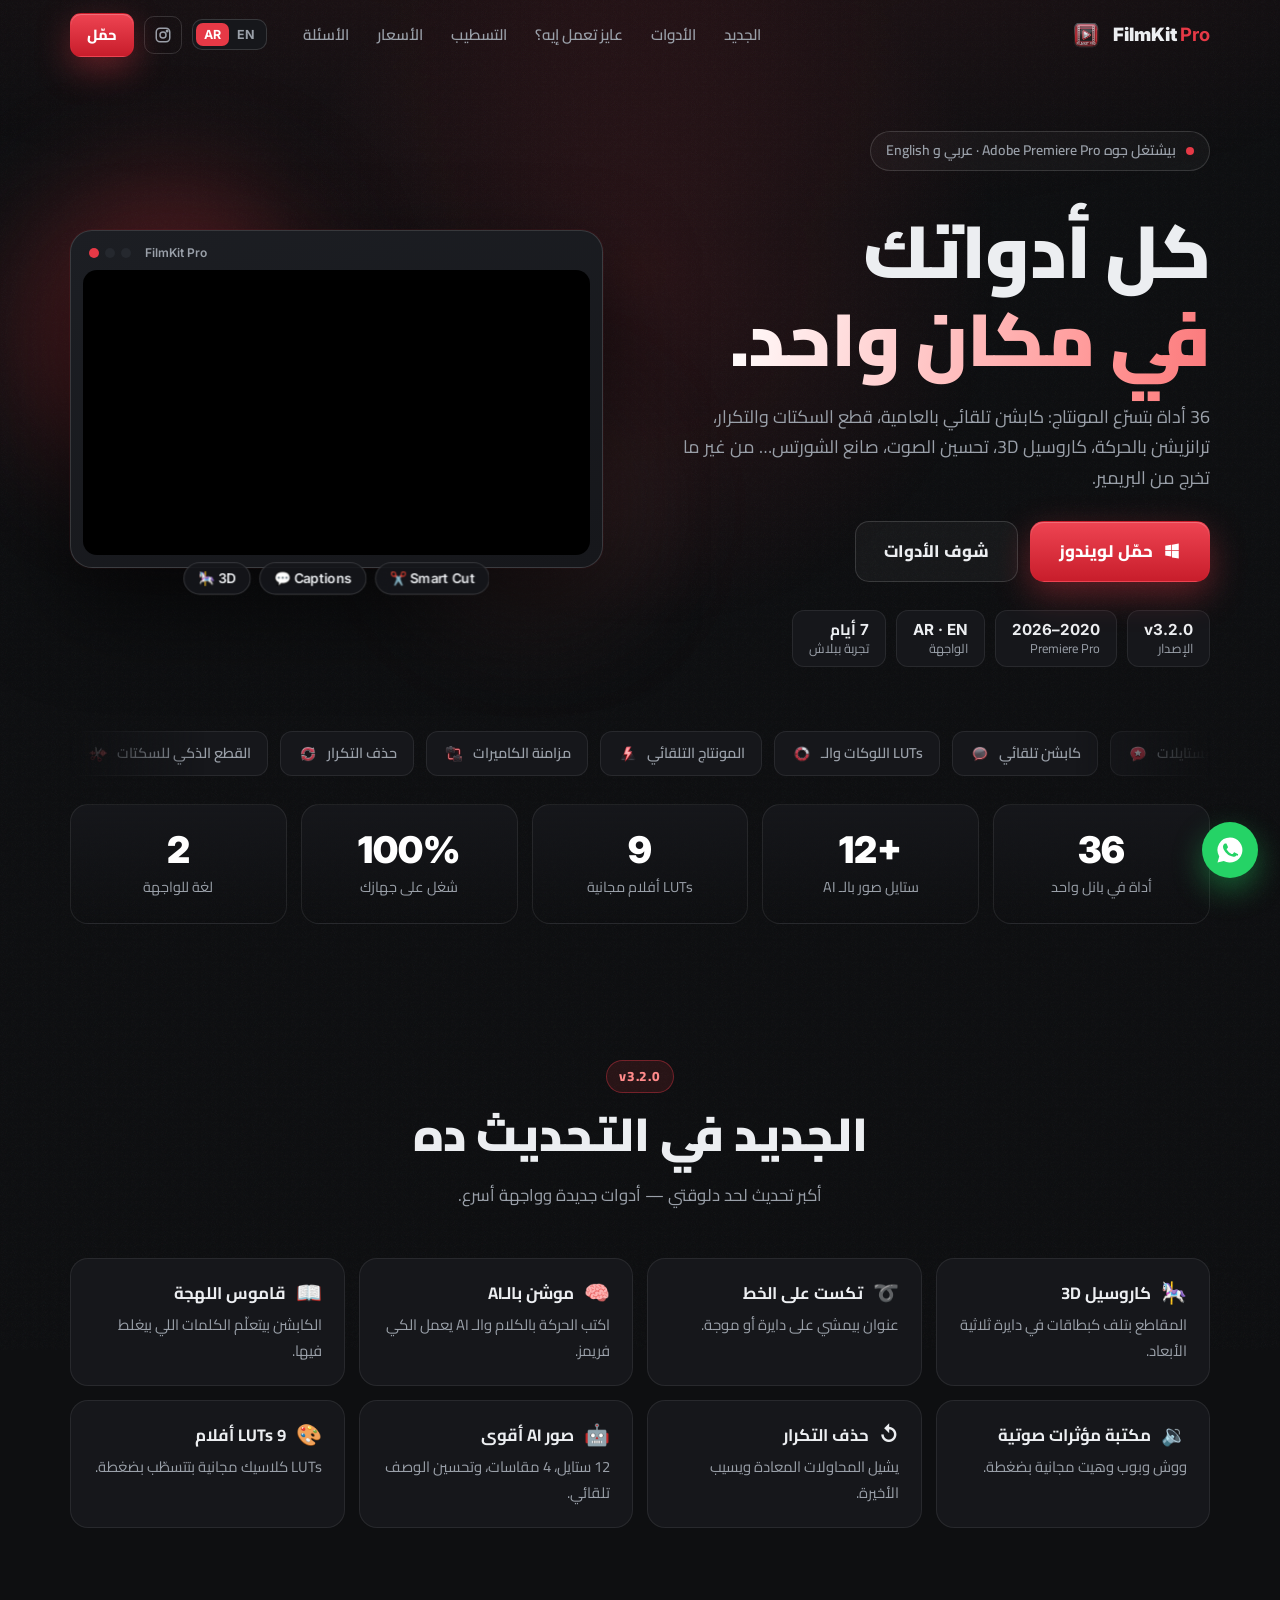
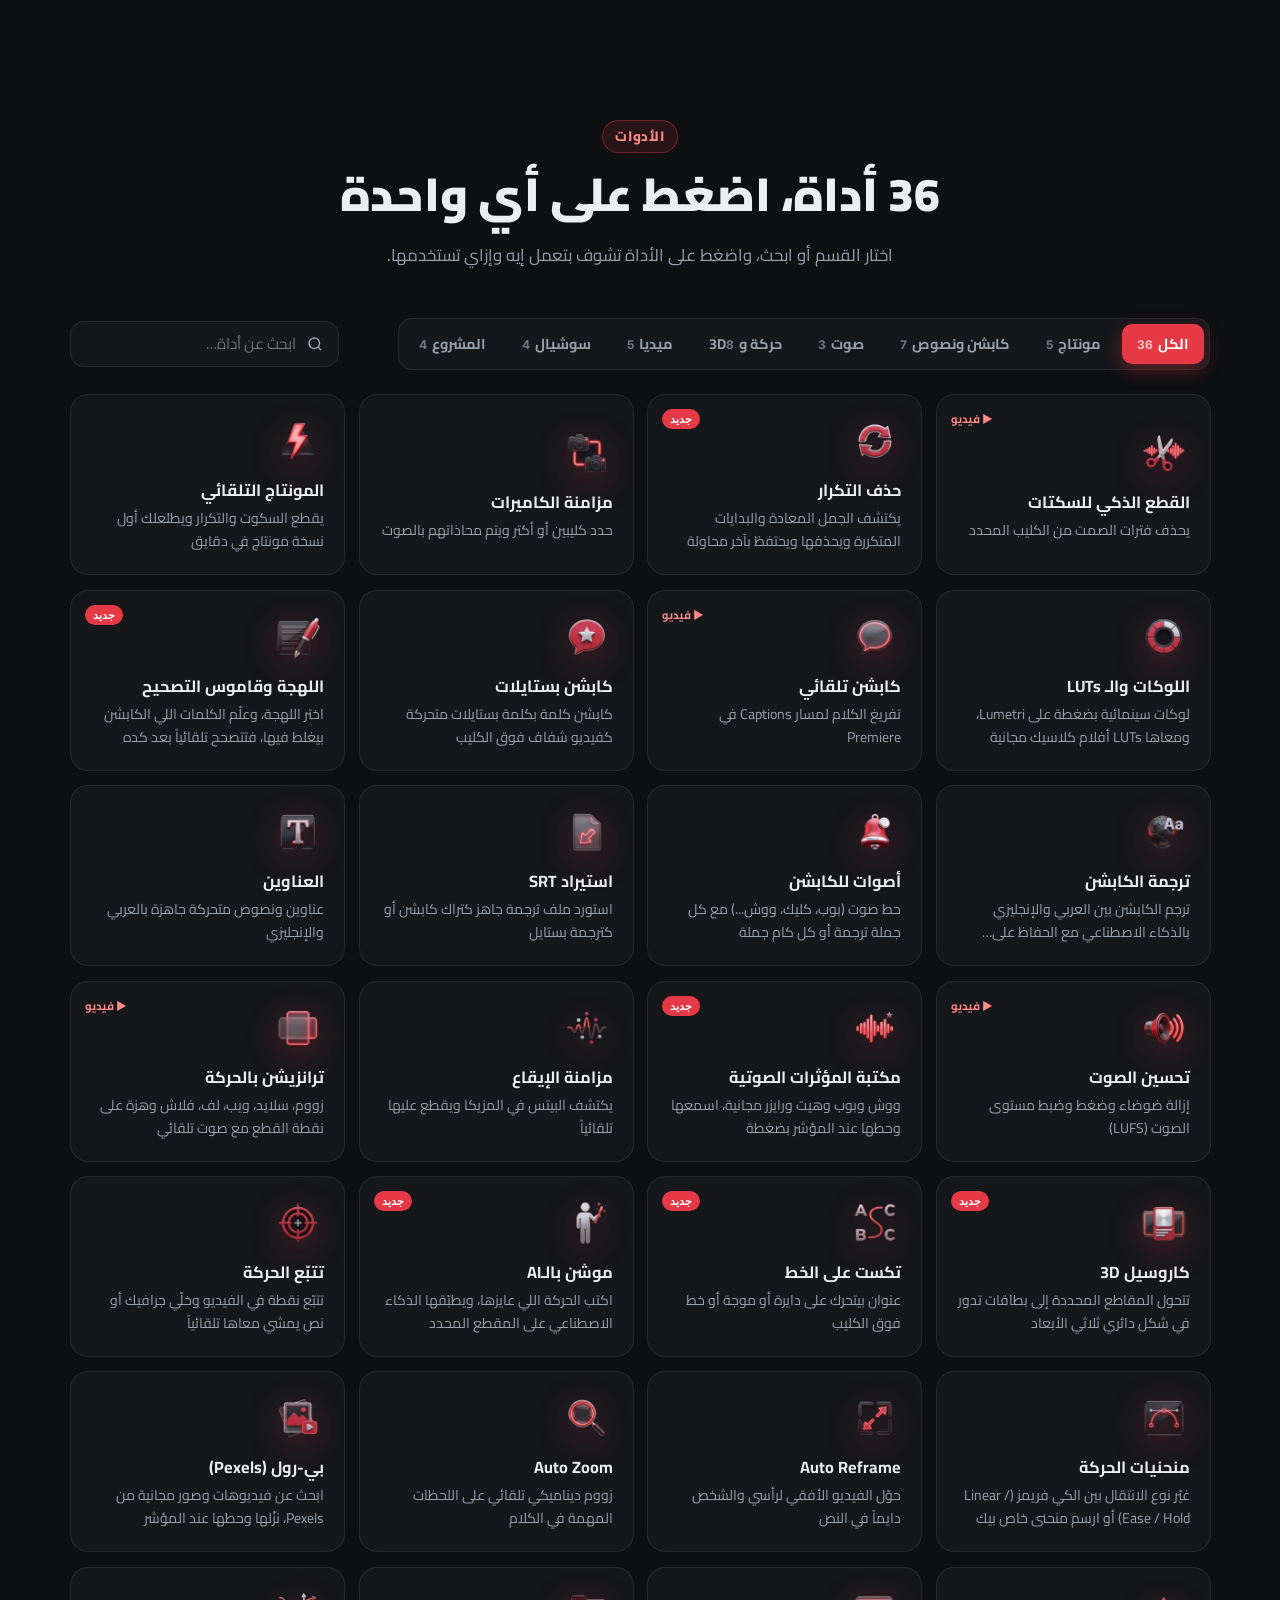
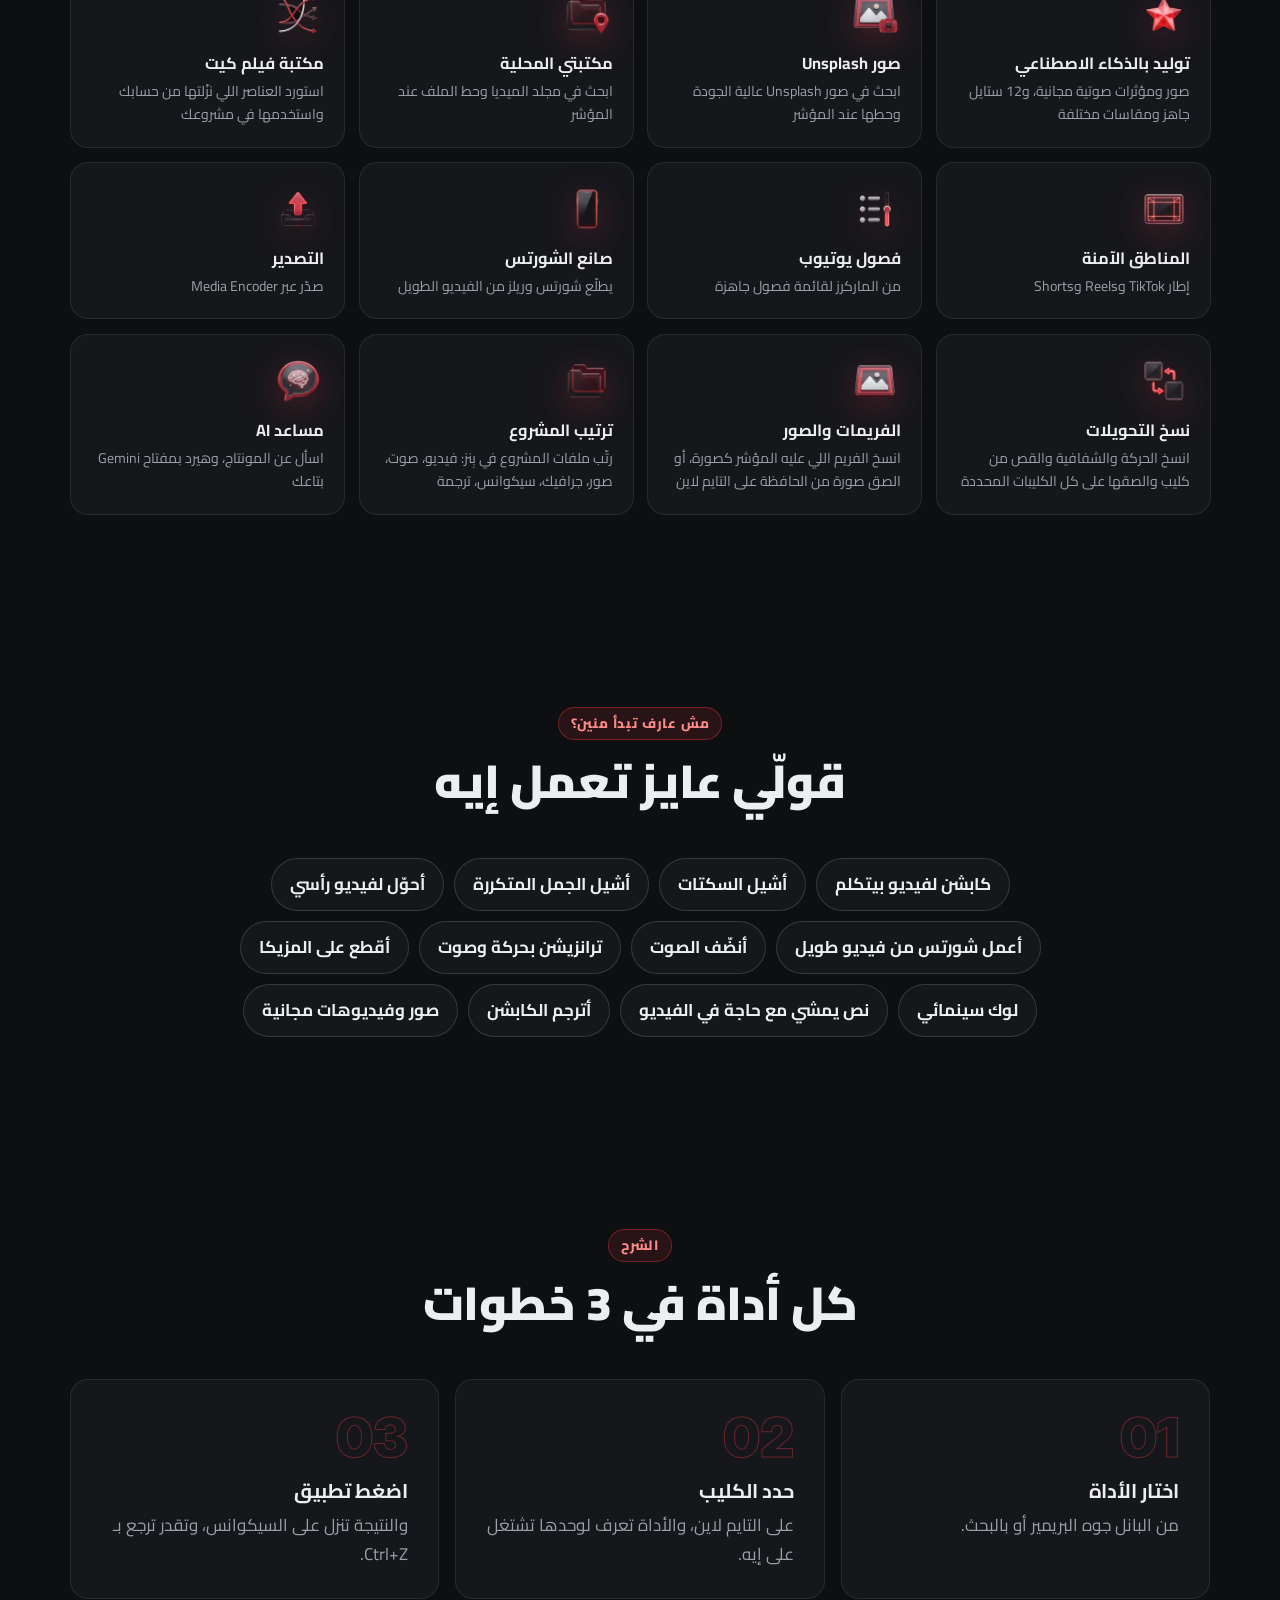
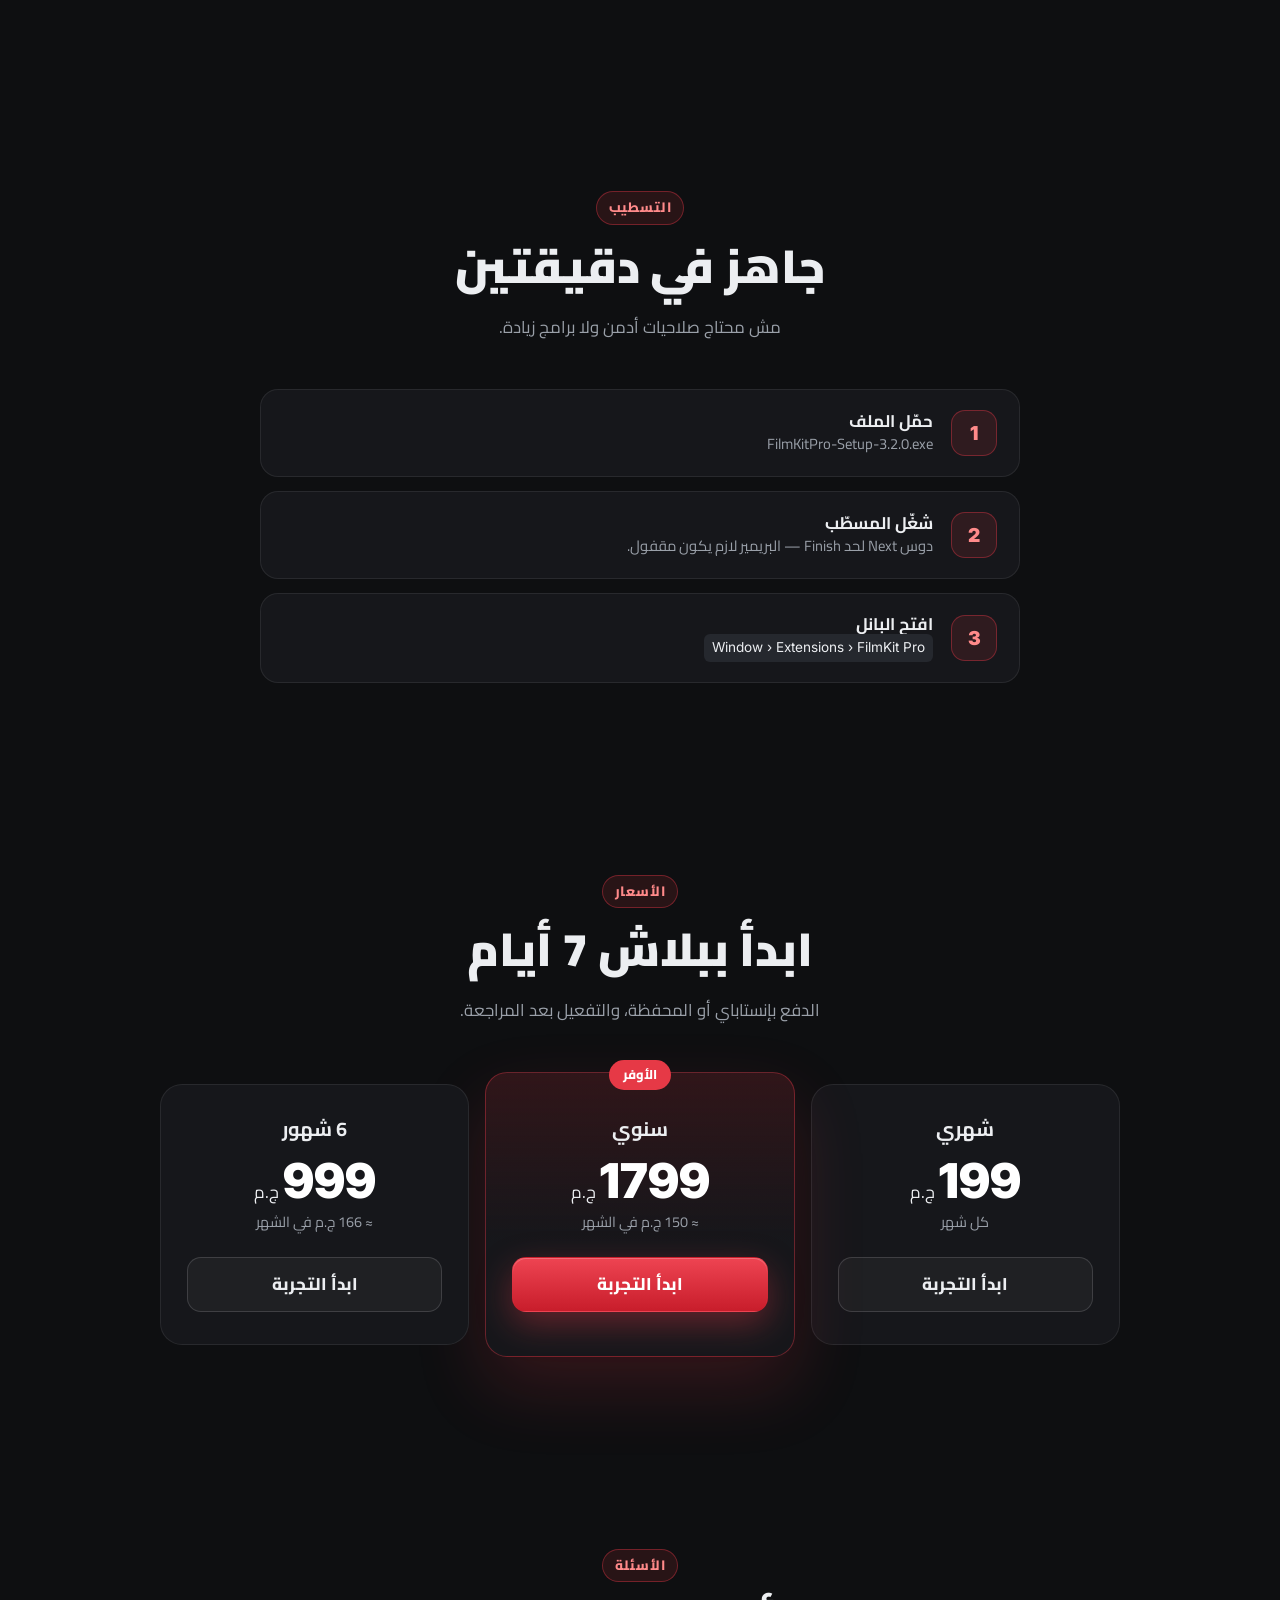
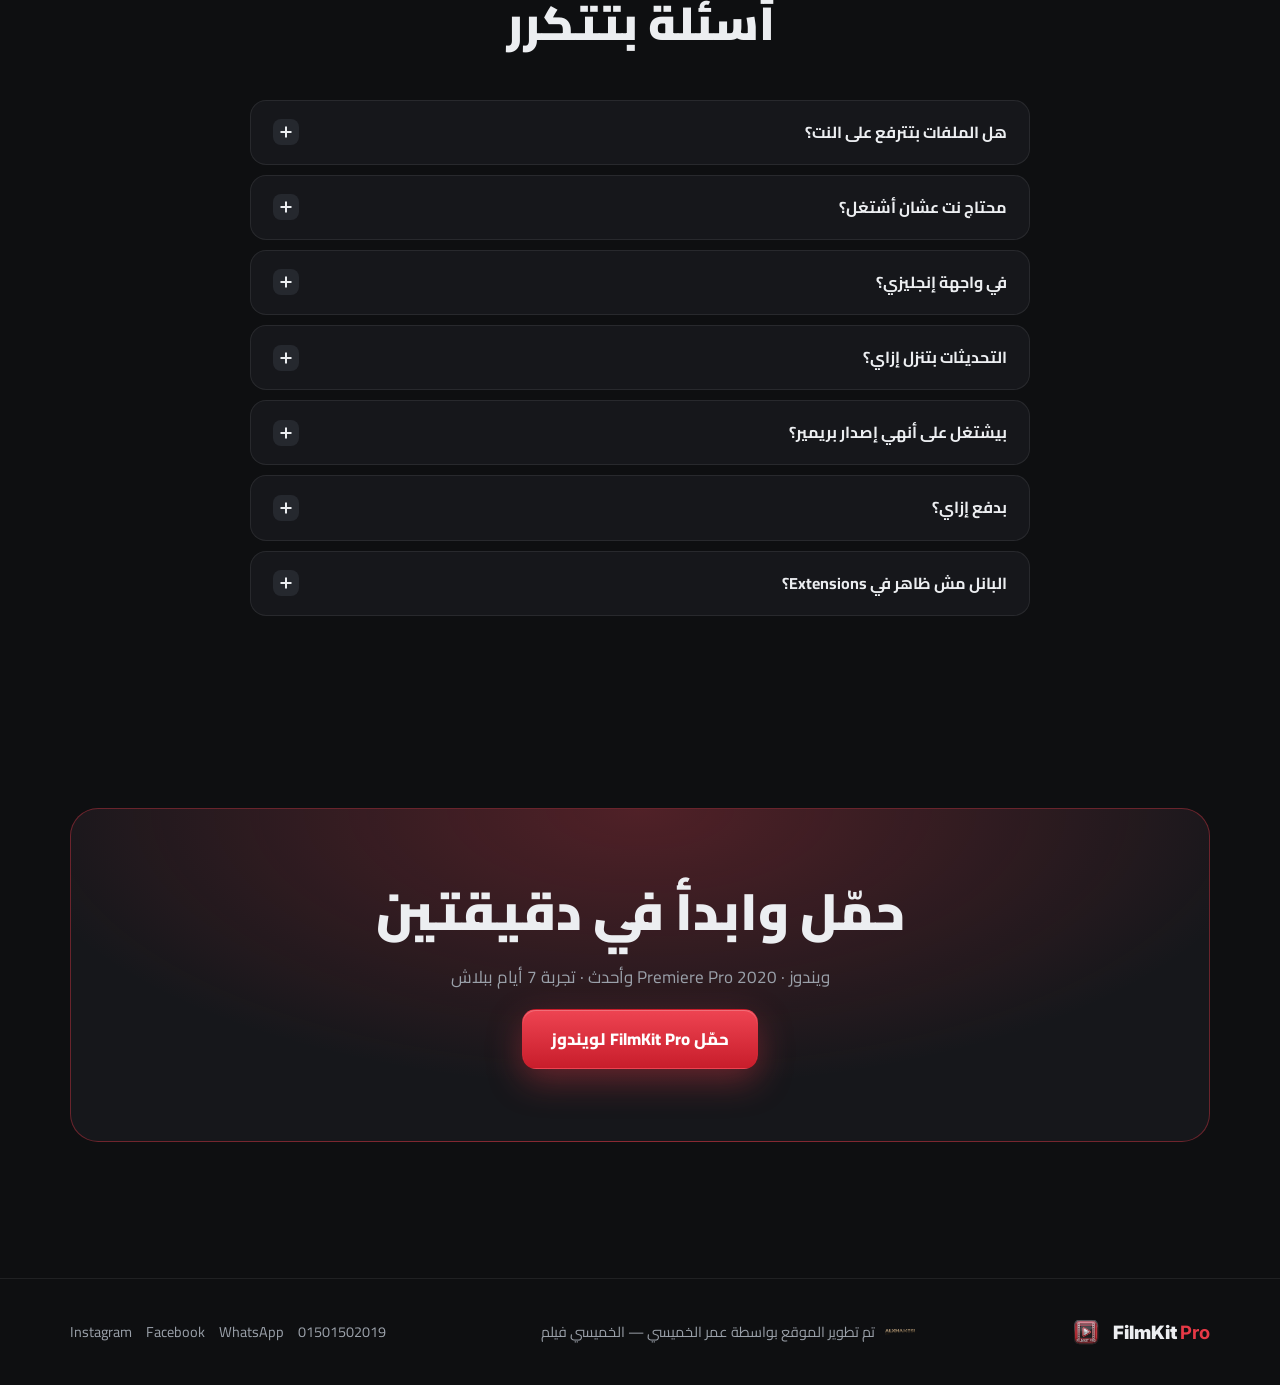
==== index.html @ eb5bb99f "FilmKit Pro landing site Co-Authored-By: Claude Opus 5.5 <noreply@anthropic.com>" ====
<!doctype html>
<html lang="ar" dir="rtl">
<head>
<meta charset="utf-8">
<meta name="viewport" content="width=device-width, initial-scale=1">
<title>FilmKit Pro — كل أدوات المونتاج في مكان واحد</title>
<meta name="description" content="FilmKit Pro: إضافة لبريمير برو فيها 36 أداة مونتاج بالعربي والإنجليزي — كابشن، قطع ذكي، ترانزيشن، 3D، وأكتر.">
<meta name="theme-color" content="#0e0f11">
<link rel="icon" href="assets/fk-logo.png">
<link rel="preconnect" href="https://fonts.googleapis.com">
<link href="https://fonts.googleapis.com/css2?family=Cairo:wght@400;600;700;800;900&family=Inter:wght@400;600;800&display=swap" rel="stylesheet">
<link rel="stylesheet" href="style.css">
</head>
<body>
<div class="glow" aria-hidden="true"></div>
<div class="grain" aria-hidden="true"></div>

<header class="nav" id="nav">
  <div class="wrap nav-in">
    <a href="#top" class="brand"><img src="assets/fk-logo.png" alt=""><span>FilmKit<b>Pro</b></span></a>
    <nav class="links" id="links">
      <a href="#new" data-i="nav.new">الجديد</a>
      <a href="#tools" data-i="nav.tools">الأدوات</a>
      <a href="#goal" data-i="nav.goal">عايز تعمل إيه؟</a>
      <a href="#install" data-i="nav.install">التسطيب</a>
      <a href="#pricing" data-i="nav.pricing">الأسعار</a>
      <a href="#faq" data-i="nav.faq">الأسئلة</a>
    </nav>
    <div class="nav-act">
      <button class="lang" id="lang" aria-label="Language"><span class="on">AR</span><span>EN</span></button>
      <a class="ico" href="https://instagram.com/alkhamesi_film" target="_blank" rel="noopener" aria-label="Instagram"><svg viewBox="0 0 24 24"><rect x="3" y="3" width="18" height="18" rx="5"/><circle cx="12" cy="12" r="4"/><circle cx="17.5" cy="6.5" r="1" fill="currentColor"/></svg></a>
      <a class="btn btn-p btn-sm" href="#download" data-i="nav.dl">حمّل</a>
      <button class="burger" id="burger" aria-label="Menu"><i></i><i></i></button>
    </div>
  </div>
</header>

<main id="top">
<!-- HERO -->
<section class="hero">
  <div class="wrap hero-in">
    <div class="hero-txt">
      <p class="pill reveal"><span class="dot"></span><span data-i="hero.pill">بيشتغل جوه Adobe Premiere Pro · عربي و English</span></p>
      <h1 class="reveal"><span data-i="hero.h1a">كل أدواتك</span><br><span class="grad" data-i="hero.h1b">في مكان واحد.</span></h1>
      <p class="lead reveal" data-i="hero.lead">36 أداة بتسرّع المونتاج: كابشن تلقائي بالعامية، قطع السكتات والتكرار، ترانزيشن بالحركة، كاروسيل 3D، تحسين الصوت، صانع الشورتس… من غير ما تخرج من البريمير.</p>
      <div class="cta reveal">
        <a class="btn btn-p btn-lg magnet" href="#download"><svg viewBox="0 0 24 24"><path d="M3 5l8-1.2V11H3zM12 3.6L21 2v9h-9zM3 12h8v7.2L3 18zM12 12h9v10l-9-1.4z" fill="currentColor"/></svg><span data-i="hero.win">حمّل لويندوز</span></a>
        <a class="btn btn-g btn-lg" href="#tools" data-i="hero.see">شوف الأدوات</a>
      </div>
      <ul class="meta reveal">
        <li><b>v3.2.0</b><span data-i="m.ver">الإصدار</span></li>
        <li><b>2020–2026</b><span>Premiere Pro</span></li>
        <li><b>AR · EN</b><span data-i="m.ui">الواجهة</span></li>
        <li><b data-i="m.trial">7 أيام</b><span data-i="m.trialS">تجربة ببلاش</span></li>
      </ul>
    </div>
    <div class="hero-vis reveal">
      <div class="panel tilt">
        <div class="panel-bar"><i></i><i></i><i></i><span>FilmKit Pro</span></div>
        <video src="assets/demo.mp4" autoplay muted loop playsinline></video>
        <div class="panel-chips"><span>✂️ Smart Cut</span><span>💬 Captions</span><span>🎠 3D</span></div>
      </div>
      <div class="orb o1"></div><div class="orb o2"></div>
    </div>
  </div>
  <div class="wrap">
    <div class="marquee" aria-hidden="true"><div class="mq-track" id="mq"></div></div>
    <div class="stats">
      <div class="stat reveal"><b data-count="36">0</b><span data-i="s.tools">أداة في بانل واحد</span></div>
      <div class="stat reveal"><b data-count="12" data-plus>0</b><span data-i="s.styles">ستايل صور بالـ AI</span></div>
      <div class="stat reveal"><b data-count="9">0</b><span data-i="s.luts">LUTs أفلام مجانية</span></div>
      <div class="stat reveal"><b data-count="100" data-pct>0</b><span data-i="s.local">شغل على جهازك</span></div>
      <div class="stat reveal"><b data-count="2">0</b><span data-i="s.lang">لغة للواجهة</span></div>
    </div>
  </div>
</section>

<!-- NEW -->
<section class="sec" id="new">
  <div class="wrap">
    <div class="head reveal"><span class="kicker">v3.2.0</span><h2 data-i="new.h">الجديد في التحديث ده</h2><p data-i="new.p">أكبر تحديث لحد دلوقتي — أدوات جديدة وواجهة أسرع.</p></div>
    <div class="news" id="news"></div>
  </div>
</section>

<!-- TOOLS -->
<section class="sec" id="tools">
  <div class="wrap">
    <div class="head reveal"><span class="kicker" data-i="tools.k">الأدوات</span><h2 data-i="tools.h">36 أداة، اضغط على أي واحدة</h2><p data-i="tools.p">اختار القسم أو ابحث، واضغط على الأداة تشوف بتعمل إيه وإزاي تستخدمها.</p></div>
    <div class="toolbar reveal">
      <div class="tabs" id="tabs"></div>
      <label class="search"><svg viewBox="0 0 24 24"><circle cx="11" cy="11" r="7"/><path d="M20 20l-4-4"/></svg><input id="q" type="search" placeholder="ابحث عن أداة…"></label>
    </div>
    <div class="grid" id="grid"></div>
    <p class="empty" id="empty" hidden data-i="tools.none">مفيش أداة بالاسم ده.</p>
  </div>
</section>

<!-- GOAL -->
<section class="sec" id="goal">
  <div class="wrap">
    <div class="head reveal"><span class="kicker" data-i="goal.k">مش عارف تبدأ منين؟</span><h2 data-i="goal.h">قولّي عايز تعمل إيه</h2></div>
    <div class="chips reveal" id="chips"></div>
  </div>
</section>

<!-- HOW -->
<section class="sec" id="how">
  <div class="wrap">
    <div class="head reveal"><span class="kicker" data-i="how.k">الشرح</span><h2 data-i="how.h">كل أداة في 3 خطوات</h2></div>
    <div class="steps3">
      <div class="s3 reveal"><b>01</b><h3 data-i="how.1">اختار الأداة</h3><p data-i="how.1p">من البانل جوه البريمير أو بالبحث.</p></div>
      <div class="s3 reveal"><b>02</b><h3 data-i="how.2">حدد الكليب</h3><p data-i="how.2p">على التايم لاين، والأداة تعرف لوحدها تشتغل على إيه.</p></div>
      <div class="s3 reveal"><b>03</b><h3 data-i="how.3">اضغط تطبيق</h3><p data-i="how.3p">والنتيجة تنزل على السيكوانس، وتقدر ترجع بـ Ctrl+Z.</p></div>
    </div>
  </div>
</section>

<!-- INSTALL -->
<section class="sec" id="install">
  <div class="wrap">
    <div class="head reveal"><span class="kicker" data-i="ins.k">التسطيب</span><h2 data-i="ins.h">جاهز في دقيقتين</h2><p data-i="ins.p">مش محتاج صلاحيات أدمن ولا برامج زيادة.</p></div>
    <ol class="install">
      <li class="reveal"><span>1</span><div><h3 data-i="ins.1">حمّل الملف</h3><p>FilmKitPro-Setup-3.2.0.exe</p></div></li>
      <li class="reveal"><span>2</span><div><h3 data-i="ins.2">شغّل المسطّب</h3><p data-i="ins.2p">دوس Next لحد Finish — البريمير لازم يكون مقفول.</p></div></li>
      <li class="reveal"><span>3</span><div><h3 data-i="ins.3">افتح البانل</h3><p><code>Window › Extensions › FilmKit Pro</code></p></div></li>
    </ol>
  </div>
</section>

<!-- PRICING -->
<section class="sec" id="pricing">
  <div class="wrap">
    <div class="head reveal"><span class="kicker" data-i="pr.k">الأسعار</span><h2 data-i="pr.h">ابدأ ببلاش 7 أيام</h2><p data-i="pr.p">الدفع بإنستاباي أو المحفظة، والتفعيل بعد المراجعة.</p></div>
    <div class="prices">
      <div class="price reveal"><h3 data-i="pr.m">شهري</h3><p class="amt"><b>199</b> <span data-i="pr.egp">ج.م</span></p><p class="per" data-i="pr.mp">كل شهر</p><a class="btn btn-g" href="#download" data-i="pr.start">ابدأ التجربة</a></div>
      <div class="price best reveal"><span class="tag" data-i="pr.best">الأوفر</span><h3 data-i="pr.y">سنوي</h3><p class="amt"><b>1799</b> <span data-i="pr.egp">ج.م</span></p><p class="per" data-i="pr.yp">≈ 150 ج.م في الشهر</p><a class="btn btn-p" href="#download" data-i="pr.start">ابدأ التجربة</a></div>
      <div class="price reveal"><h3 data-i="pr.6">6 شهور</h3><p class="amt"><b>999</b> <span data-i="pr.egp">ج.م</span></p><p class="per" data-i="pr.6p">≈ 166 ج.م في الشهر</p><a class="btn btn-g" href="#download" data-i="pr.start">ابدأ التجربة</a></div>
    </div>
  </div>
</section>

<!-- FAQ -->
<section class="sec" id="faq">
  <div class="wrap narrow">
    <div class="head reveal"><span class="kicker" data-i="faq.k">الأسئلة</span><h2 data-i="faq.h">أسئلة بتتكرر</h2></div>
    <div class="faq" id="faqList"></div>
  </div>
</section>

<!-- CTA -->
<section class="sec" id="download">
  <div class="wrap">
    <div class="final reveal">
      <h2 data-i="cta.h">حمّل وابدأ في دقيقتين</h2>
      <p data-i="cta.p">ويندوز · Premiere Pro 2020 وأحدث · تجربة 7 أيام ببلاش</p>
      <a class="btn btn-p btn-lg magnet" href="https://filmkitpro.vercel.app/download" target="_blank" rel="noopener" data-i="cta.b">حمّل FilmKit Pro لويندوز</a>
    </div>
  </div>
</section>
</main>

<footer class="foot">
  <div class="wrap foot-in">
    <a href="#top" class="brand"><img src="assets/fk-logo.png" alt=""><span>FilmKit<b>Pro</b></span></a>
    <p class="by"><img src="assets/alkhamesi-logo.png" alt=""><span data-i="f.by">تم تطوير الموقع بواسطة عمر الخميسي — الخميسي فيلم</span></p>
    <div class="soc">
      <a href="tel:01501502019">01501502019</a>
      <a href="https://wa.me/201501502019" target="_blank" rel="noopener">WhatsApp</a>
      <a href="https://facebook.com/alkhamesi.film" target="_blank" rel="noopener">Facebook</a>
      <a href="https://instagram.com/alkhamesi_film" target="_blank" rel="noopener">Instagram</a>
    </div>
  </div>
</footer>

<a class="wa" href="https://wa.me/201501502019" target="_blank" rel="noopener" aria-label="WhatsApp"><svg viewBox="0 0 24 24"><path fill="currentColor" d="M12 2a10 10 0 00-8.6 15.1L2 22l5-1.3A10 10 0 1012 2zm5.3 14.1c-.2.6-1.3 1.2-1.8 1.2-.5.1-1 .1-3.3-.8-2.8-1.1-4.6-4-4.7-4.2-.1-.2-1.1-1.5-1.1-2.9s.7-2 1-2.3c.3-.3.6-.3.8-.3h.6c.2 0 .4 0 .6.5l.9 2.1c.1.2.1.4 0 .6l-.4.6-.4.4c-.1.2-.3.3-.1.6.2.3.8 1.3 1.7 2.1 1.2 1 2.1 1.4 2.4 1.5.3.1.5.1.7-.1l.9-1.1c.2-.3.4-.2.7-.1l2 1c.3.1.5.2.6.3.1.2.1.7-.1 1.3z"/></svg></a>

<!-- MODAL -->
<div class="modal" id="modal" hidden>
  <div class="m-back" data-close></div>
  <div class="m-box" role="dialog" aria-modal="true">
    <button class="m-x" data-close aria-label="Close">×</button>
    <div class="m-media" id="mMedia"></div>
    <div class="m-body">
      <div class="m-head"><img id="mIcon" alt=""><div><span class="m-grp" id="mGrp"></span><h3 id="mTitle"></h3></div></div>
      <p id="mDesc"></p>
      <ol class="m-steps" id="mSteps"></ol>
    </div>
  </div>
</div>

<script src="app.js"></script>
</body>
</html>
---- style.css ----
:root{
  --bg:#0e0f11;--s1:#16171b;--s2:#1c1e23;--s3:#25282e;
  --line:rgba(255,255,255,.08);--line2:rgba(255,255,255,.14);
  --txt:#eceef1;--mut:#9aa0a9;
  --acc:#e63946;--acc2:#ff8a8a;--deep:#c81d2b;
  --soft:rgba(230,57,70,.12);--accl:rgba(230,57,70,.4);
  --r:18px;--mx:50%;--my:30%;
}
*{box-sizing:border-box}
html{scroll-behavior:smooth;scroll-padding-top:80px}
body{margin:0;background:var(--bg);color:var(--txt);font-family:Cairo,Inter,"Segoe UI",Tahoma,sans-serif;line-height:1.7;font-size:17px;-webkit-font-smoothing:antialiased;overflow-x:hidden}
html[lang=en] body{font-family:Inter,Cairo,"Segoe UI",sans-serif;line-height:1.6}
a{color:inherit;text-decoration:none}
img,video{max-width:100%;display:block}
h1,h2,h3{margin:0 0 .4em;line-height:1.2}
p{margin:0 0 1em}
.wrap{max-width:1180px;margin-inline:auto;padding-inline:20px}
.narrow{max-width:820px}

/* ambient */
.glow{position:fixed;inset:0;pointer-events:none;z-index:0;background:radial-gradient(600px circle at var(--mx) var(--my),rgba(230,57,70,.13),transparent 60%),radial-gradient(120% 60% at 50% -10%,rgba(230,57,70,.10),transparent 60%)}
.grain{position:fixed;inset:-50%;pointer-events:none;z-index:0;opacity:.05;background-image:url("data:image/svg+xml,%3Csvg xmlns='http://www.w3.org/2000/svg' width='160' height='160'%3E%3Cfilter id='n'%3E%3CfeTurbulence baseFrequency='.9' numOctaves='2'/%3E%3C/filter%3E%3Crect width='100%25' height='100%25' filter='url(%23n)'/%3E%3C/svg%3E");animation:grain 1s steps(4) infinite}
@keyframes grain{25%{transform:translate(-2%,3%)}50%{transform:translate(3%,-2%)}75%{transform:translate(-3%,-3%)}}
main,header,footer{position:relative;z-index:1}

/* buttons */
.btn{display:inline-flex;align-items:center;gap:10px;justify-content:center;padding:12px 22px;border-radius:14px;font:inherit;font-weight:800;border:1px solid transparent;cursor:pointer;transition:transform .2s,box-shadow .2s,background .2s,border-color .2s;position:relative;overflow:hidden;white-space:nowrap}
.btn svg{width:18px;height:18px}
.btn-p{background:linear-gradient(180deg,#ee4452,var(--deep));color:#fff;box-shadow:0 12px 34px rgba(230,57,70,.38),inset 0 1px 0 rgba(255,255,255,.22)}
.btn-p:hover{box-shadow:0 16px 44px rgba(230,57,70,.55),inset 0 1px 0 rgba(255,255,255,.22)}
.btn-p::after{content:"";position:absolute;inset:0;background:linear-gradient(110deg,transparent 30%,rgba(255,255,255,.35) 50%,transparent 70%);transform:translateX(-120%);transition:transform .7s}
.btn-p:hover::after{transform:translateX(120%)}
.btn-g{background:rgba(255,255,255,.04);border-color:var(--line2);color:var(--txt)}
.btn-g:hover{border-color:var(--accl);background:var(--soft)}
.btn-sm{padding:8px 16px;font-size:.92rem;border-radius:11px}
.btn-lg{padding:15px 28px;font-size:1.05rem}
.btn:active{transform:scale(.97)}

/* nav */
.nav{position:sticky;top:0;transition:background .3s,border-color .3s,backdrop-filter .3s;border-bottom:1px solid transparent}
.nav.scrolled{background:rgba(14,15,17,.72);backdrop-filter:blur(16px) saturate(1.4);border-color:var(--line)}
.nav-in{display:flex;align-items:center;gap:24px;height:70px}
.brand{display:flex;align-items:center;gap:10px;font-weight:900;font-size:1.15rem;font-family:Inter,sans-serif;direction:ltr}
.brand img{width:34px;height:34px;object-fit:contain}
.brand b{color:var(--acc);margin-inline-start:3px}
.links{display:flex;gap:4px;margin-inline-start:auto}
.links a{white-space:nowrap;padding:8px 12px;border-radius:10px;color:var(--mut);font-weight:600;font-size:.95rem;transition:color .2s,background .2s}
.links a:hover,.links a.act{color:var(--txt);background:rgba(255,255,255,.05)}
.nav-act{display:flex;align-items:center;gap:10px}
.lang{display:flex;background:var(--s1);border:1px solid var(--line2);border-radius:10px;padding:3px;cursor:pointer;font:700 .78rem Inter,sans-serif;direction:ltr}
.lang span{padding:4px 8px;border-radius:7px;color:var(--mut);transition:.25s}
.lang span.on{background:var(--acc);color:#fff}
.ico{display:grid;place-items:center;width:38px;height:38px;border-radius:10px;border:1px solid var(--line2);color:var(--mut);transition:.2s}
.ico:hover{color:#fff;border-color:var(--accl)}
.ico svg{width:18px;height:18px;fill:none;stroke:currentColor;stroke-width:2}
.burger{display:none;width:40px;height:38px;border-radius:10px;border:1px solid var(--line2);background:none;cursor:pointer;flex-direction:column;justify-content:center;align-items:center;gap:5px}
.burger i{width:18px;height:2px;background:var(--txt);transition:.3s}
.nav.open .burger i:first-child{transform:translateY(3.5px) rotate(45deg)}
.nav.open .burger i:last-child{transform:translateY(-3.5px) rotate(-45deg)}

/* hero */
.hero{padding:60px 0 40px}
.hero-in{display:grid;grid-template-columns:1.05fr 1fr;gap:48px;align-items:center}
.pill{display:inline-flex;align-items:center;gap:10px;padding:7px 15px;border-radius:99px;border:1px solid var(--line2);background:rgba(255,255,255,.03);color:var(--mut);font-size:.88rem;font-weight:600}
.dot{width:8px;height:8px;border-radius:50%;background:var(--acc);box-shadow:0 0 0 0 var(--acc);animation:pulse 2s infinite}
@keyframes pulse{70%{box-shadow:0 0 0 9px transparent}100%{box-shadow:0 0 0 0 transparent}}
h1{font-size:clamp(2.6rem,6.4vw,4.6rem);font-weight:900;letter-spacing:-.01em;margin:22px 0 18px}
html[lang=en] h1{letter-spacing:-.035em}
.grad{background:linear-gradient(100deg,#fff 0%,var(--acc2) 40%,var(--acc) 70%,#fff 100%);background-size:220% 100%;-webkit-background-clip:text;background-clip:text;color:transparent;animation:shine 6s linear infinite}
@keyframes shine{to{background-position:-220% 0}}
.lead{color:var(--mut);font-size:1.12rem;max-width:560px}
.cta{display:flex;gap:12px;flex-wrap:wrap;margin:28px 0}
.meta{list-style:none;padding:0;margin:0;display:flex;flex-wrap:wrap;gap:10px}
.meta li{display:flex;flex-direction:column;padding:9px 16px;border-radius:12px;background:var(--s1);border:1px solid var(--line);font-size:.8rem;color:var(--mut);line-height:1.35}
.meta b{color:var(--txt);font-size:.95rem;font-family:Inter,Cairo,sans-serif}
.hero-vis{position:relative;perspective:1200px}
.panel{position:relative;z-index:2;border-radius:22px;background:linear-gradient(160deg,var(--s2),var(--s1));border:1px solid var(--line2);padding:12px;box-shadow:0 40px 90px rgba(0,0,0,.6),0 0 0 1px rgba(230,57,70,.08);transform-style:preserve-3d;transition:transform .15s ease-out}
.panel-bar{display:flex;align-items:center;gap:6px;padding:2px 6px 10px;direction:ltr;font:600 .75rem Inter;color:var(--mut)}
.panel-bar i{width:10px;height:10px;border-radius:50%;background:var(--s3)}
.panel-bar i:first-child{background:var(--acc)}
.panel-bar span{margin-inline-start:8px}
.panel video{border-radius:14px;width:100%;aspect-ratio:16/9;object-fit:cover;background:#000}
.panel-chips{position:absolute;bottom:-18px;inset-inline:24px;display:flex;gap:8px;justify-content:center;transform:translateZ(60px)}
.panel-chips span{padding:7px 13px;border-radius:99px;background:rgba(22,23,27,.9);backdrop-filter:blur(8px);border:1px solid var(--line2);font:600 .8rem Inter;direction:ltr;animation:float 5s ease-in-out infinite}
.panel-chips span:nth-child(2){animation-delay:-1.6s}.panel-chips span:nth-child(3){animation-delay:-3.2s}
@keyframes float{50%{transform:translateY(-7px)}}
.orb{position:absolute;border-radius:50%;filter:blur(60px);z-index:1}
.o1{width:280px;height:280px;background:rgba(230,57,70,.35);top:-40px;inset-inline-end:-40px;animation:float 8s ease-in-out infinite}
.o2{width:200px;height:200px;background:rgba(255,138,138,.15);bottom:-40px;inset-inline-start:-30px;animation:float 10s ease-in-out infinite reverse}

.marquee{margin:64px 0 28px;overflow:hidden;mask-image:linear-gradient(90deg,transparent,#000 12%,#000 88%,transparent);direction:ltr}
.mq-track{display:flex;gap:12px;width:max-content;animation:mq 50s linear infinite}
.marquee:hover .mq-track{animation-play-state:paused}
.mq-track span{display:flex;align-items:center;gap:8px;padding:9px 16px;border-radius:12px;background:var(--s1);border:1px solid var(--line);font-weight:600;font-size:.9rem;white-space:nowrap;color:var(--mut)}
.mq-track img{width:22px;height:22px}
@keyframes mq{to{transform:translateX(-50%)}}
.stats{display:grid;grid-template-columns:repeat(5,1fr);gap:14px}
.stat{padding:22px 16px;border-radius:var(--r);background:linear-gradient(180deg,var(--s1),transparent);border:1px solid var(--line);text-align:center}
.stat b{display:block;font:900 2.3rem Inter,sans-serif;color:#fff;direction:ltr}
.stat span{color:var(--mut);font-size:.9rem}

/* sections */
.sec{padding:96px 0}
.head{text-align:center;max-width:680px;margin:0 auto 48px}
.kicker{display:inline-block;color:var(--acc2);font-weight:800;font-size:.85rem;letter-spacing:.06em;padding:4px 12px;border-radius:99px;background:var(--soft);border:1px solid var(--accl);margin-bottom:14px}
.head h2{font-size:clamp(1.9rem,4.4vw,2.9rem);font-weight:900}
.head p{color:var(--mut);font-size:1.05rem}

/* spotlight card base */
.card{position:relative;border-radius:var(--r);background:var(--s1);border:1px solid var(--line);overflow:hidden;transition:transform .3s cubic-bezier(.2,.8,.2,1),border-color .3s}
.card::before{content:"";position:absolute;inset:0;background:radial-gradient(380px circle at var(--x,50%) var(--y,50%),rgba(230,57,70,.16),transparent 45%);opacity:0;transition:opacity .3s;pointer-events:none}
.card:hover::before{opacity:1}
.card:hover{border-color:var(--accl);transform:translateY(-4px)}

.news{display:grid;grid-template-columns:repeat(auto-fill,minmax(260px,1fr));gap:14px}
.news .card{padding:22px}
.news h3{font-size:1.05rem;display:flex;gap:10px;align-items:center}
.news h3 i{font-style:normal;font-size:1.3rem}
.news p{color:var(--mut);font-size:.93rem;margin:0}

.toolbar{display:flex;gap:14px;align-items:center;justify-content:space-between;flex-wrap:wrap;margin-bottom:24px}
.tabs{display:flex;gap:6px;flex-wrap:wrap;padding:5px;border-radius:14px;background:var(--s1);border:1px solid var(--line)}
.tabs button{position:relative;border:0;background:none;color:var(--mut);font:inherit;font-weight:700;font-size:.9rem;padding:8px 15px;border-radius:10px;cursor:pointer;transition:color .2s,background .2s}
.tabs button:hover{color:var(--txt)}
.tabs button.on{background:var(--acc);color:#fff;box-shadow:0 6px 18px rgba(230,57,70,.35)}
.tabs button em{font-style:normal;font-size:.75rem;opacity:.7;margin-inline-start:5px;font-family:Inter}
.search{display:flex;align-items:center;gap:8px;padding:0 14px;height:46px;border-radius:14px;background:var(--s1);border:1px solid var(--line);min-width:260px;transition:border-color .2s}
.search:focus-within{border-color:var(--accl)}
.search svg{width:18px;height:18px;fill:none;stroke:var(--mut);stroke-width:2}
.search input{flex:1;background:none;border:0;outline:0;color:var(--txt);font:inherit;font-size:.95rem}
.grid{display:grid;grid-template-columns:repeat(auto-fill,minmax(230px,1fr));gap:14px}
.tool{padding:20px;cursor:pointer;text-align:start;font:inherit;color:inherit;width:100%;animation:pop .45s both}
@keyframes pop{from{opacity:0;transform:translateY(14px) scale(.97)}}
.tool img{width:52px;height:52px;margin-bottom:14px;transition:transform .4s cubic-bezier(.2,.8,.2,1);filter:drop-shadow(0 8px 16px rgba(230,57,70,.25))}
.tool:hover img{transform:scale(1.12) rotate(-6deg)}
.tool h3{font-size:1.02rem;margin-bottom:6px}
.tool p{color:var(--mut);font-size:.88rem;margin:0;display:-webkit-box;-webkit-line-clamp:2;-webkit-box-orient:vertical;overflow:hidden}
.tool .badge{position:absolute;top:14px;inset-inline-end:14px;font:800 .68rem Inter;padding:3px 8px;border-radius:99px;background:var(--acc);color:#fff}
.tool .vid{position:absolute;top:14px;inset-inline-end:14px;font-size:.7rem;color:var(--acc2);font-weight:700}
.empty{text-align:center;color:var(--mut);padding:40px}

.chips{display:flex;flex-wrap:wrap;gap:10px;justify-content:center;max-width:900px;margin:auto}
.chips button{font:inherit;font-weight:700;color:var(--txt);background:var(--s1);border:1px solid var(--line2);padding:11px 18px;border-radius:99px;cursor:pointer;transition:.25s}
.chips button:hover{border-color:var(--acc);background:var(--soft);transform:translateY(-2px)}

.steps3{display:grid;grid-template-columns:repeat(3,1fr);gap:16px;counter-reset:s}
.s3{padding:30px;border-radius:var(--r);background:var(--s1);border:1px solid var(--line);position:relative;overflow:hidden}
.s3 b{font:900 3.4rem Inter;color:transparent;-webkit-text-stroke:1px var(--accl);display:block;line-height:1;margin-bottom:14px}
.s3 p{color:var(--mut);margin:0}

.install{list-style:none;padding:0;margin:0 auto;max-width:760px;display:grid;gap:14px;position:relative}
.install li{display:flex;gap:18px;align-items:center;padding:20px 22px;border-radius:var(--r);background:var(--s1);border:1px solid var(--line)}
.install li>span{flex:none;width:46px;height:46px;border-radius:14px;display:grid;place-items:center;font:900 1.2rem Inter;background:var(--soft);color:var(--acc2);border:1px solid var(--accl)}
.install h3{font-size:1.05rem;margin:0}
.install p{margin:0;color:var(--mut);font-size:.92rem}
code{font-family:Inter,monospace;direction:ltr;display:inline-block;background:var(--s3);padding:2px 8px;border-radius:6px;font-size:.85rem;color:var(--txt)}

.prices{display:grid;grid-template-columns:repeat(3,1fr);gap:16px;align-items:center;max-width:960px;margin:auto}
.price{padding:32px 26px;border-radius:22px;background:var(--s1);border:1px solid var(--line);text-align:center;position:relative;transition:transform .3s}
.price:hover{transform:translateY(-6px)}
.price.best{background:linear-gradient(180deg,rgba(230,57,70,.16),var(--s1) 60%);border-color:var(--accl);padding:44px 26px;box-shadow:0 30px 70px rgba(230,57,70,.18)}
.tag{position:absolute;top:-13px;left:50%;transform:translateX(-50%);background:var(--acc);color:#fff;font-weight:800;font-size:.8rem;padding:4px 14px;border-radius:99px}
.amt{margin:10px 0 0}
.amt b{font:900 3rem Inter;color:#fff}
.per{color:var(--mut);font-size:.9rem;margin-bottom:22px}
.price .btn{width:100%}

.faq{display:grid;gap:10px}
.q{border-radius:16px;background:var(--s1);border:1px solid var(--line);transition:border-color .3s}
.q.open{border-color:var(--accl)}
.q button{width:100%;display:flex;justify-content:space-between;align-items:center;gap:14px;padding:18px 22px;background:none;border:0;color:var(--txt);font:inherit;font-weight:700;font-size:1rem;text-align:start;cursor:pointer}
.q button i{flex:none;width:26px;height:26px;border-radius:8px;background:var(--s3);position:relative;transition:transform .35s,background .3s}
.q button i::before,.q button i::after{content:"";position:absolute;left:50%;top:50%;width:11px;height:2px;background:currentColor;transform:translate(-50%,-50%)}
.q button i::after{transform:translate(-50%,-50%) rotate(90deg)}
.q.open button i{transform:rotate(45deg);background:var(--acc)}
.q .a{display:grid;grid-template-rows:0fr;transition:grid-template-rows .4s ease}
.q.open .a{grid-template-rows:1fr}
.q .a>div{overflow:hidden}
.q .a p{padding:0 22px 18px;margin:0;color:var(--mut)}

.final{text-align:center;padding:72px 24px;border-radius:28px;background:radial-gradient(80% 120% at 50% 0%,rgba(230,57,70,.28),transparent 70%),var(--s1);border:1px solid var(--accl);overflow:hidden;position:relative}
.final h2{font-size:clamp(2rem,5vw,3.2rem);font-weight:900}
.final p{color:var(--mut)}

.foot{border-top:1px solid var(--line);padding:36px 0;margin-top:40px}
.foot-in{display:flex;align-items:center;justify-content:space-between;gap:20px;flex-wrap:wrap}
.by{display:flex;align-items:center;gap:10px;color:var(--mut);font-size:.9rem;margin:0}
.by img{width:30px;height:30px;object-fit:contain}
.soc{display:flex;gap:14px;flex-wrap:wrap;font-size:.9rem;color:var(--mut)}
.soc a:hover{color:var(--acc2)}
.wa{position:fixed;bottom:22px;inset-inline-start:22px;z-index:20;width:56px;height:56px;border-radius:50%;background:#25d366;color:#fff;display:grid;place-items:center;box-shadow:0 12px 30px rgba(37,211,102,.4);transition:transform .25s}
.wa:hover{transform:scale(1.1)}
.wa svg{width:30px;height:30px}

/* modal */
.modal{position:fixed;inset:0;z-index:50;display:grid;place-items:center;padding:20px}
.modal[hidden]{display:none}
.m-back{position:absolute;inset:0;background:rgba(5,5,7,.75);backdrop-filter:blur(8px);animation:fade .3s}
.m-box{position:relative;width:min(720px,100%);max-height:90vh;overflow:auto;border-radius:24px;background:var(--s1);border:1px solid var(--line2);box-shadow:0 40px 100px rgba(0,0,0,.6);animation:rise .4s cubic-bezier(.2,.8,.2,1)}
@keyframes fade{from{opacity:0}}
@keyframes rise{from{opacity:0;transform:translateY(30px) scale(.96)}}
.m-x{position:absolute;top:12px;inset-inline-end:12px;z-index:2;width:38px;height:38px;border-radius:12px;border:1px solid var(--line2);background:rgba(14,15,17,.7);color:#fff;font-size:1.4rem;cursor:pointer}
.m-media video{width:100%;aspect-ratio:16/9;object-fit:cover;background:#000}
.m-media .ph{aspect-ratio:16/7;display:grid;place-items:center;background:radial-gradient(circle,rgba(230,57,70,.25),transparent 70%),var(--s2)}
.m-media .ph img{width:110px;height:110px;animation:float 4s ease-in-out infinite}
.m-body{padding:26px 28px 30px}
.m-head{display:flex;gap:14px;align-items:center;margin-bottom:12px}
.m-head img{width:52px;height:52px}
.m-head h3{margin:0;font-size:1.4rem}
.m-grp{color:var(--acc2);font-size:.8rem;font-weight:800}
.m-body>p{color:var(--mut)}
.m-steps{margin:0;padding-inline-start:20px;color:var(--txt)}
.m-steps li{margin-bottom:6px}
.m-steps li::marker{color:var(--acc);font-weight:900}

/* reveal */
.reveal{opacity:0;transform:translateY(26px);transition:opacity .8s cubic-bezier(.2,.8,.2,1),transform .8s cubic-bezier(.2,.8,.2,1)}
.reveal.in{opacity:1;transform:none}

@media (max-width:980px){
  .hero-in{grid-template-columns:1fr}
  .stats{grid-template-columns:repeat(3,1fr)}
  .links{position:fixed;top:70px;inset-inline:0;flex-direction:column;background:rgba(14,15,17,.97);backdrop-filter:blur(16px);padding:14px 20px 22px;border-bottom:1px solid var(--line);transform:translateY(-120%);transition:transform .35s;z-index:-1}
  .nav.open .links{transform:none}
  .burger{display:flex}
  .nav-act{margin-inline-start:auto}
}
@media (max-width:720px){
  body{font-size:16px}
  .sec{padding:68px 0}
  .stats{grid-template-columns:repeat(2,1fr)}
  .steps3,.prices{grid-template-columns:1fr}
  .price.best{order:-1}
  .search{min-width:0;width:100%}
  .nav-act .btn,.ico{display:none}
  .foot-in{flex-direction:column;text-align:center}
}
@media (prefers-reduced-motion:reduce){*,*::before,*::after{animation:none!important;transition:none!important}.reveal{opacity:1;transform:none}}
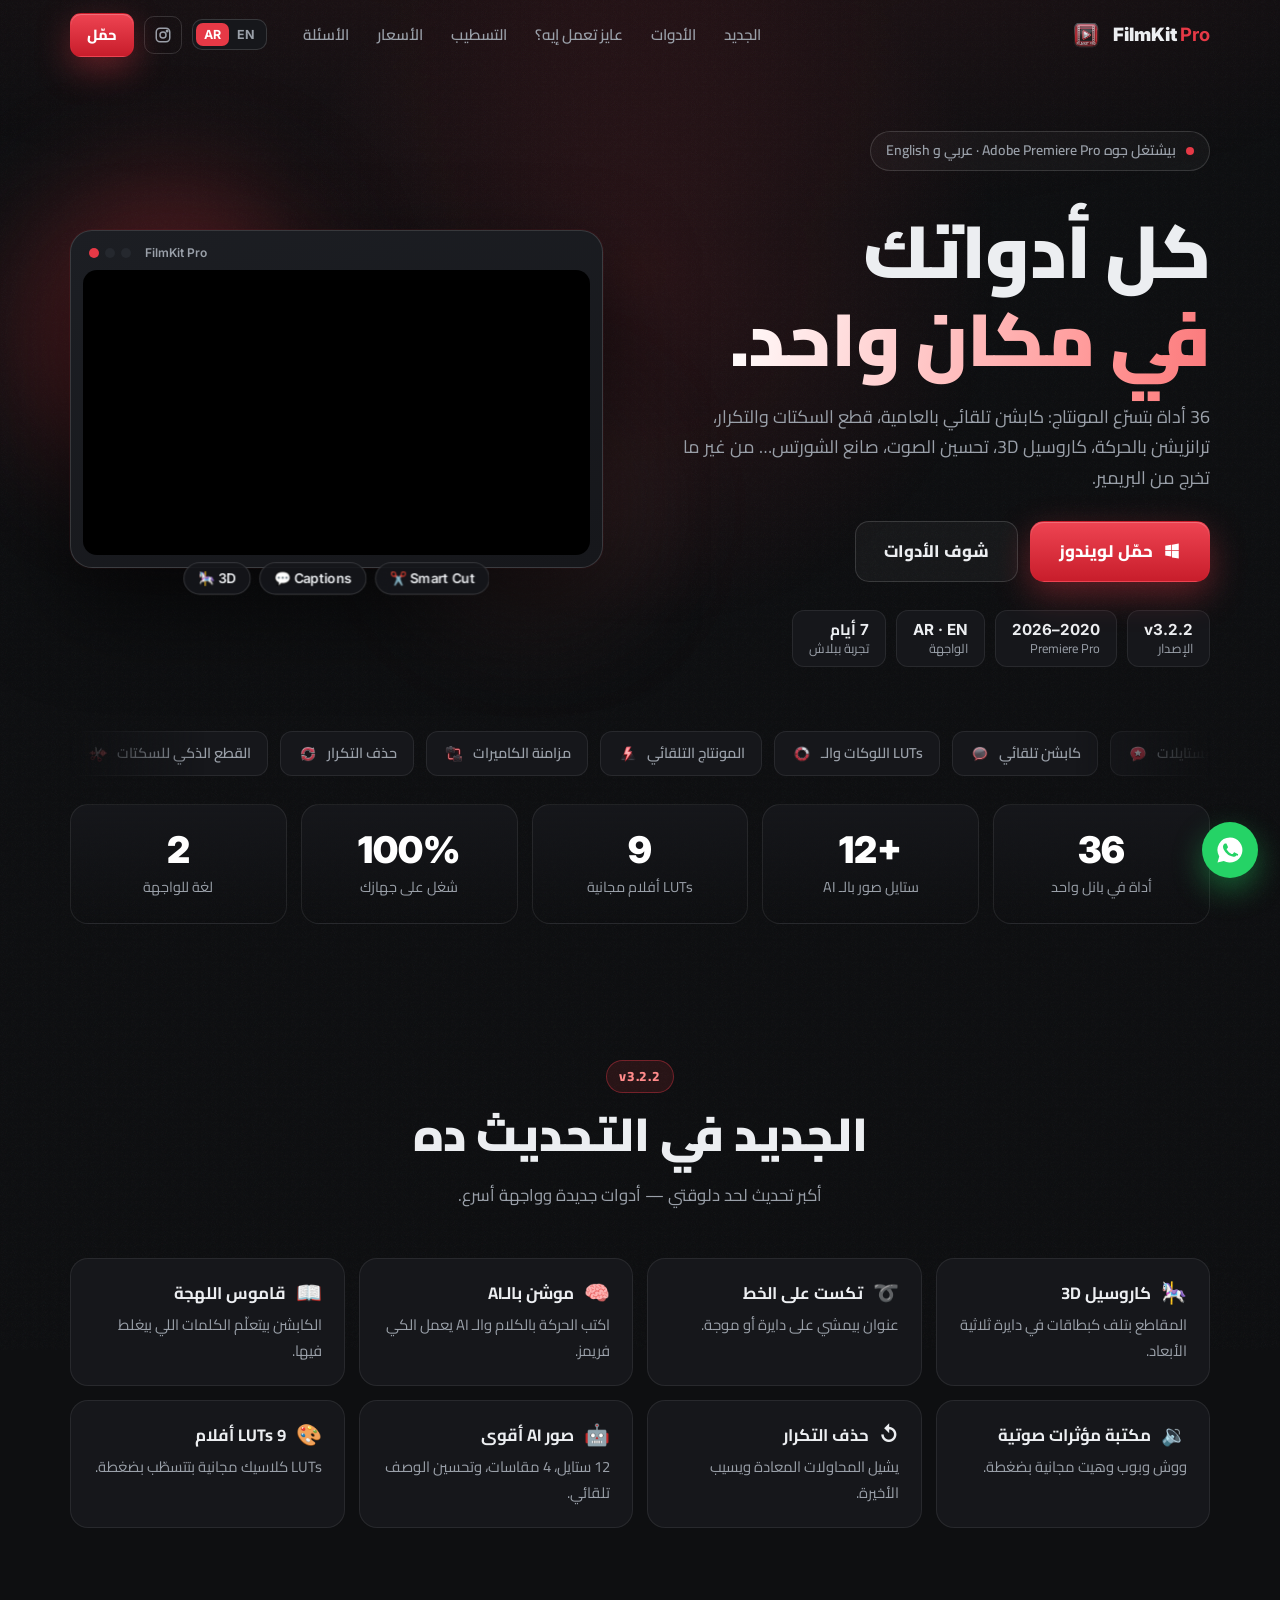
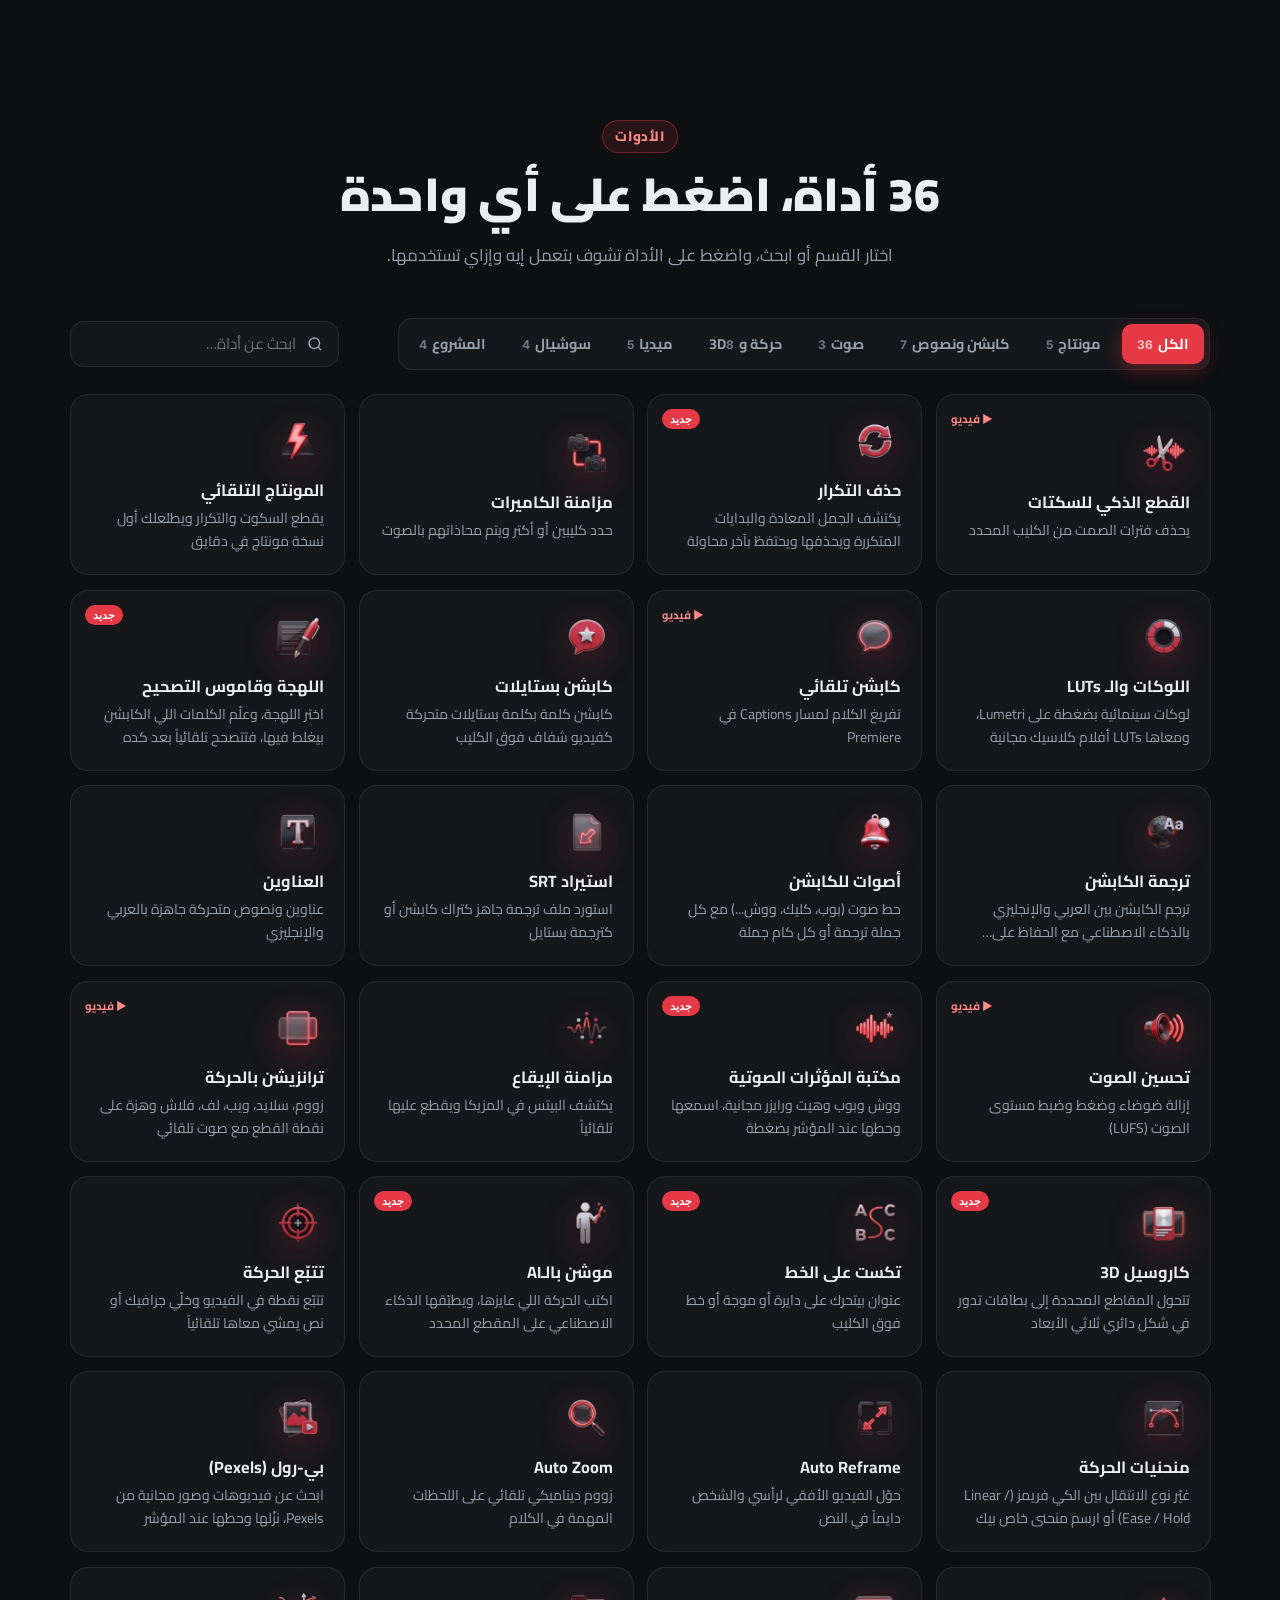
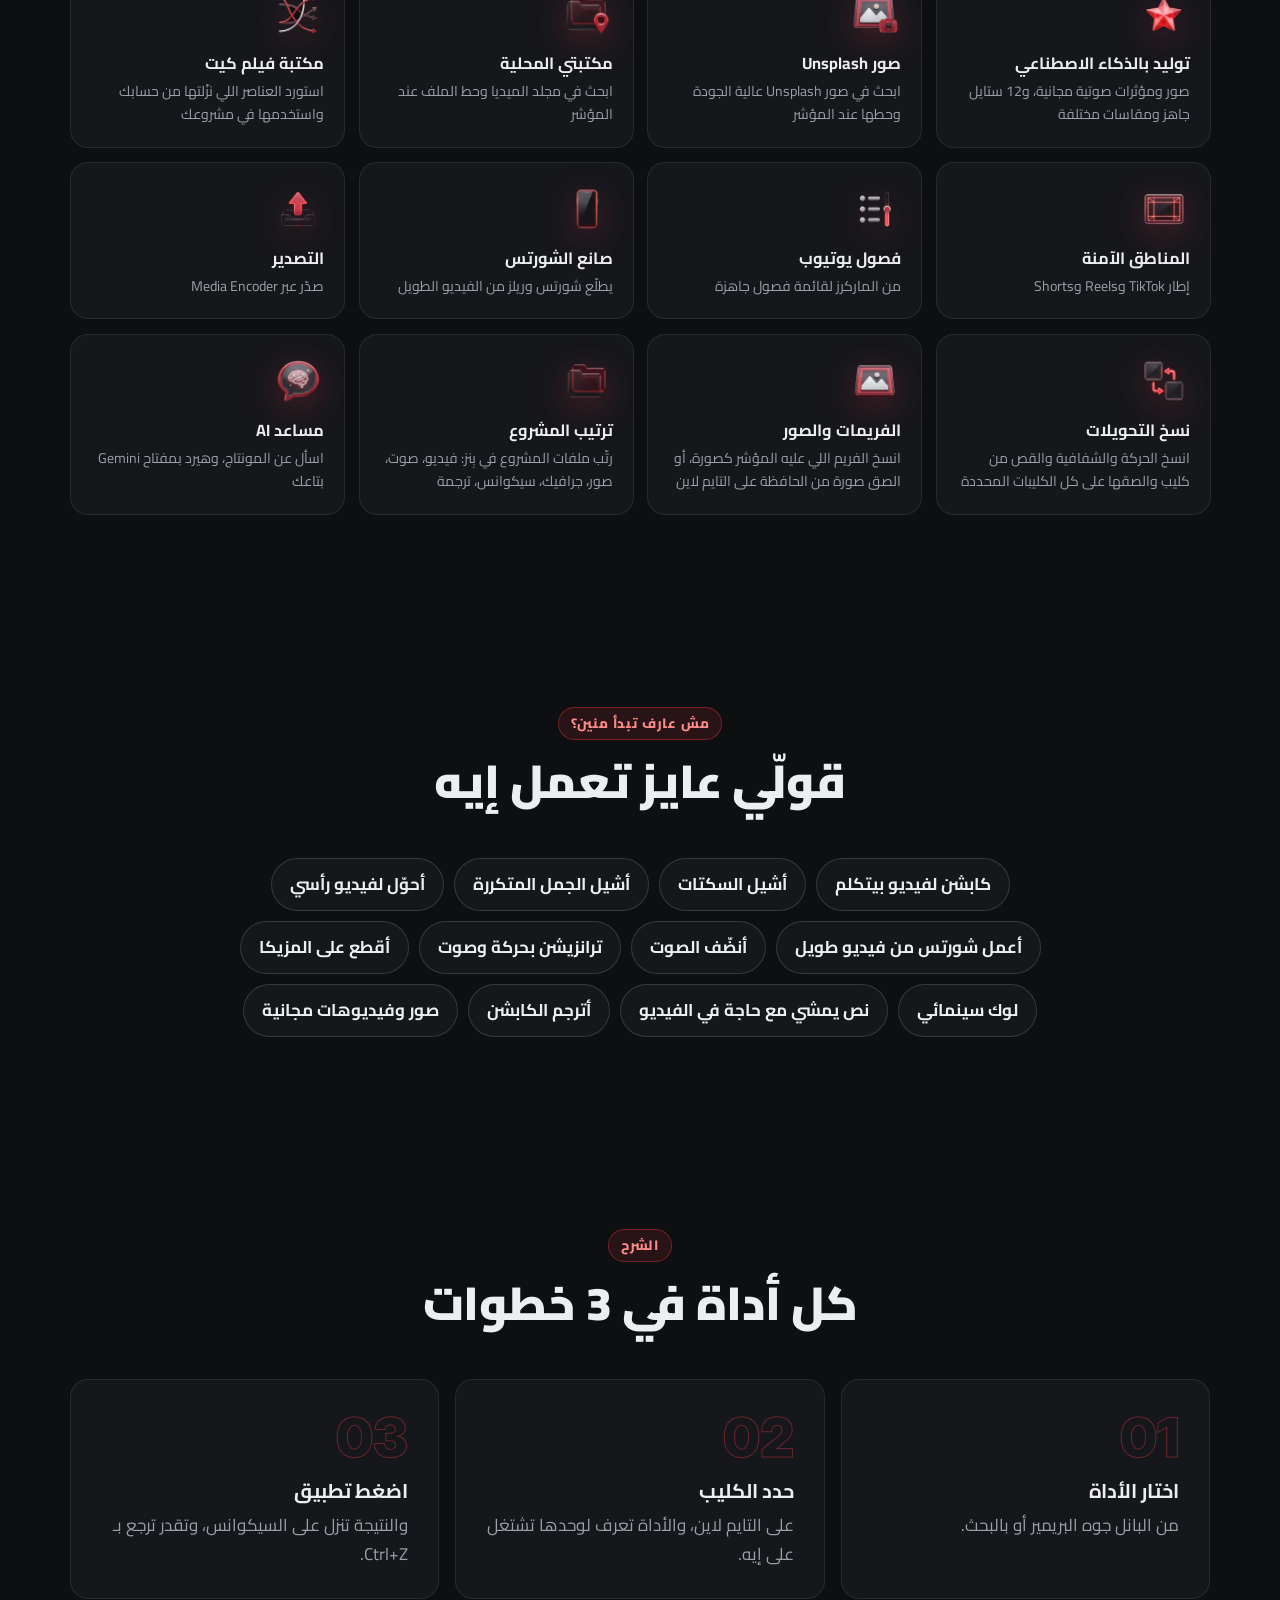
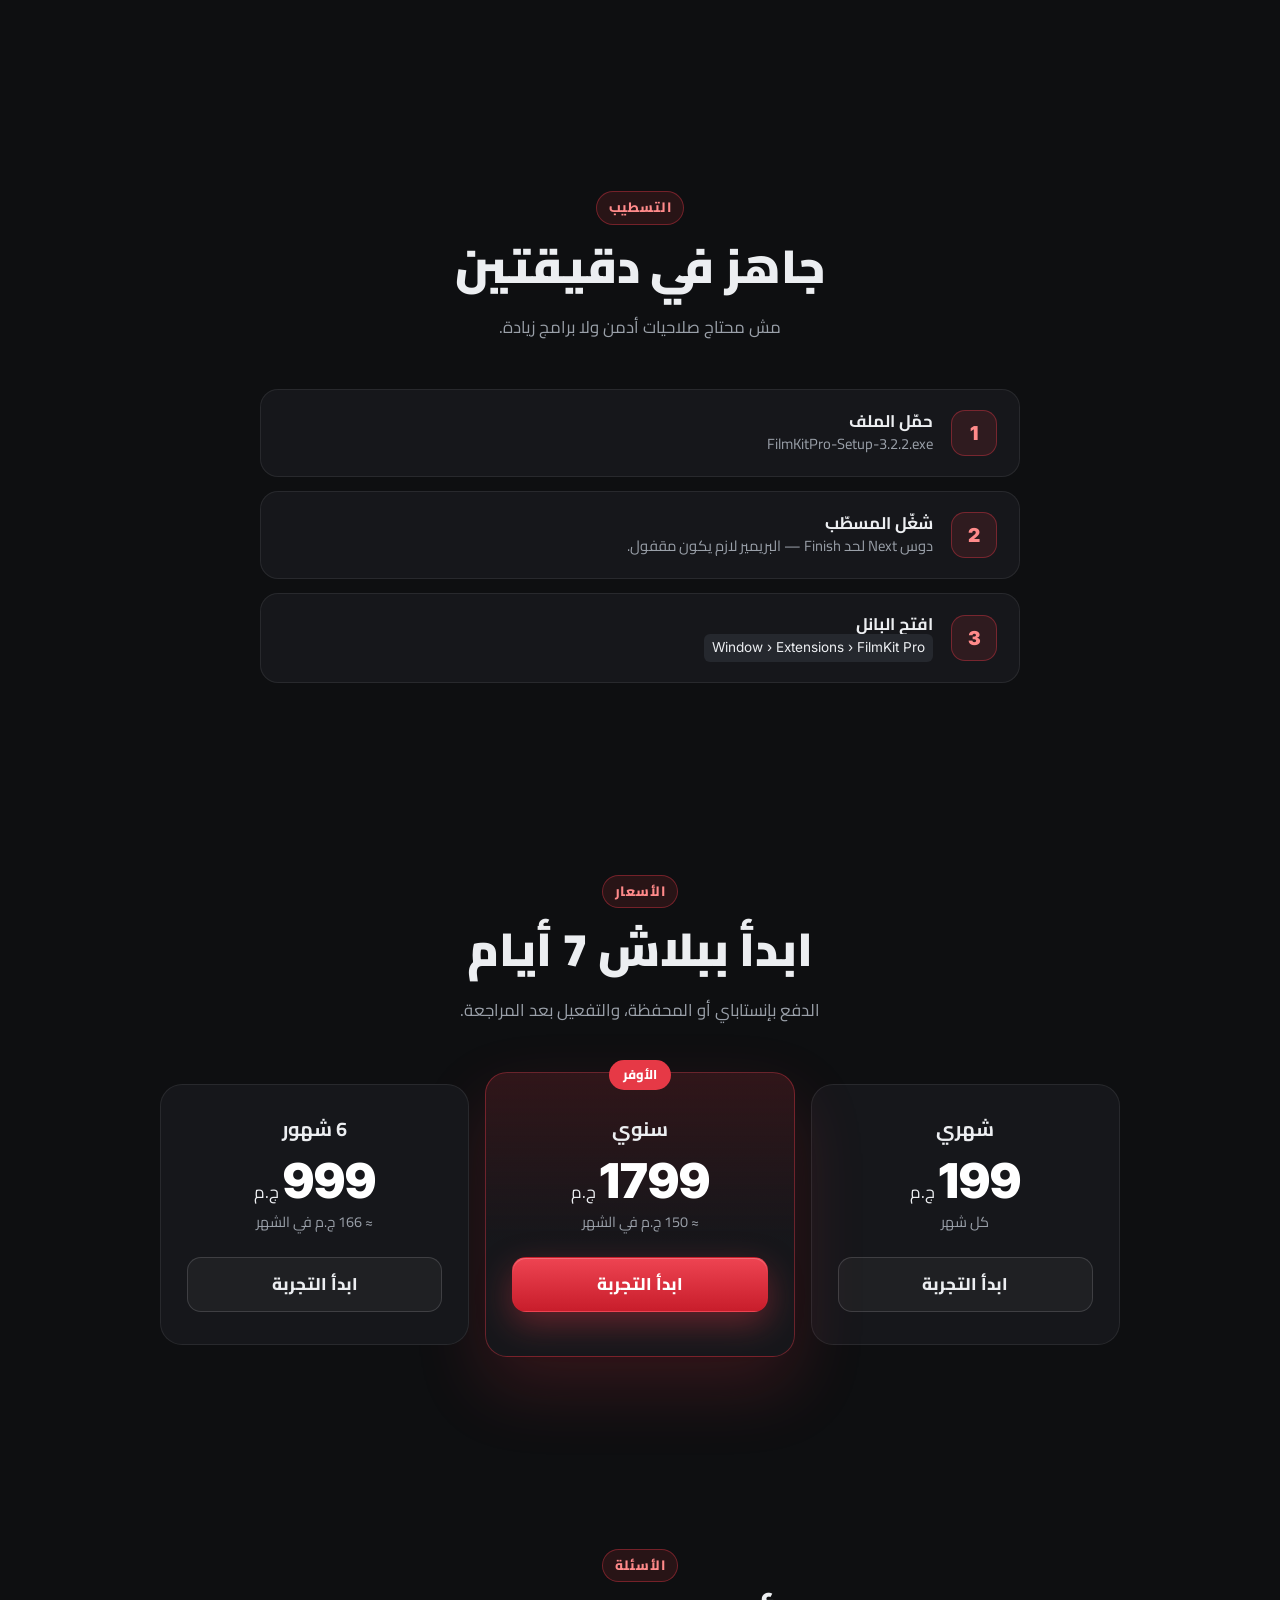
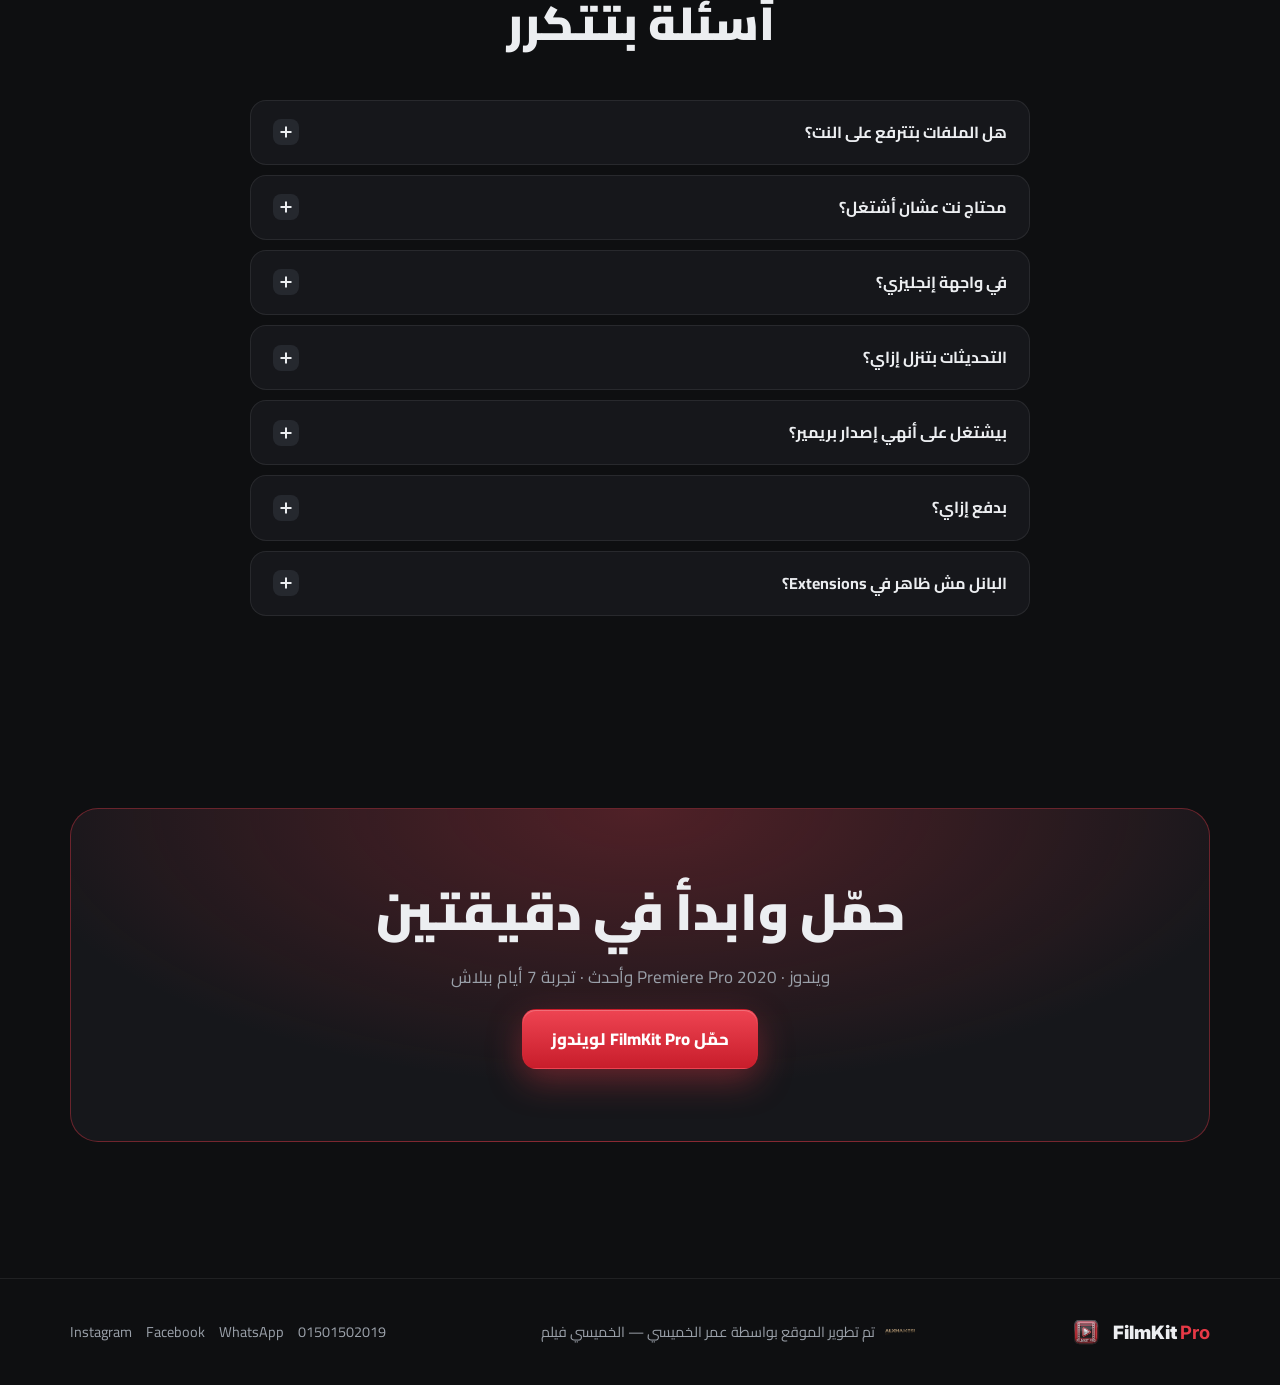
==== commit 304711e4: "Point downloads to GitHub release 3.2.2 Co-Authored-By: Claude Opus 5.5 <noreply@anthropic.com>" ====
--- a/index.html
+++ b/index.html
@@ -48,7 +48,7 @@
         <a class="btn btn-g btn-lg" href="#tools" data-i="hero.see">شوف الأدوات</a>
       </div>
       <ul class="meta reveal">
-        <li><b>v3.2.0</b><span data-i="m.ver">الإصدار</span></li>
+        <li><b>v3.2.2</b><span data-i="m.ver">الإصدار</span></li>
         <li><b>2020–2026</b><span>Premiere Pro</span></li>
         <li><b>AR · EN</b><span data-i="m.ui">الواجهة</span></li>
         <li><b data-i="m.trial">7 أيام</b><span data-i="m.trialS">تجربة ببلاش</span></li>
@@ -78,7 +78,7 @@
 <!-- NEW -->
 <section class="sec" id="new">
   <div class="wrap">
-    <div class="head reveal"><span class="kicker">v3.2.0</span><h2 data-i="new.h">الجديد في التحديث ده</h2><p data-i="new.p">أكبر تحديث لحد دلوقتي — أدوات جديدة وواجهة أسرع.</p></div>
+    <div class="head reveal"><span class="kicker">v3.2.2</span><h2 data-i="new.h">الجديد في التحديث ده</h2><p data-i="new.p">أكبر تحديث لحد دلوقتي — أدوات جديدة وواجهة أسرع.</p></div>
     <div class="news" id="news"></div>
   </div>
 </section>
@@ -121,7 +121,7 @@
   <div class="wrap">
     <div class="head reveal"><span class="kicker" data-i="ins.k">التسطيب</span><h2 data-i="ins.h">جاهز في دقيقتين</h2><p data-i="ins.p">مش محتاج صلاحيات أدمن ولا برامج زيادة.</p></div>
     <ol class="install">
-      <li class="reveal"><span>1</span><div><h3 data-i="ins.1">حمّل الملف</h3><p>FilmKitPro-Setup-3.2.0.exe</p></div></li>
+      <li class="reveal"><span>1</span><div><h3 data-i="ins.1">حمّل الملف</h3><p>FilmKitPro-Setup-3.2.2.exe</p></div></li>
       <li class="reveal"><span>2</span><div><h3 data-i="ins.2">شغّل المسطّب</h3><p data-i="ins.2p">دوس Next لحد Finish — البريمير لازم يكون مقفول.</p></div></li>
       <li class="reveal"><span>3</span><div><h3 data-i="ins.3">افتح البانل</h3><p><code>Window › Extensions › FilmKit Pro</code></p></div></li>
     </ol>
@@ -133,9 +133,9 @@
   <div class="wrap">
     <div class="head reveal"><span class="kicker" data-i="pr.k">الأسعار</span><h2 data-i="pr.h">ابدأ ببلاش 7 أيام</h2><p data-i="pr.p">الدفع بإنستاباي أو المحفظة، والتفعيل بعد المراجعة.</p></div>
     <div class="prices">
-      <div class="price reveal"><h3 data-i="pr.m">شهري</h3><p class="amt"><b>199</b> <span data-i="pr.egp">ج.م</span></p><p class="per" data-i="pr.mp">كل شهر</p><a class="btn btn-g" href="#download" data-i="pr.start">ابدأ التجربة</a></div>
-      <div class="price best reveal"><span class="tag" data-i="pr.best">الأوفر</span><h3 data-i="pr.y">سنوي</h3><p class="amt"><b>1799</b> <span data-i="pr.egp">ج.م</span></p><p class="per" data-i="pr.yp">≈ 150 ج.م في الشهر</p><a class="btn btn-p" href="#download" data-i="pr.start">ابدأ التجربة</a></div>
-      <div class="price reveal"><h3 data-i="pr.6">6 شهور</h3><p class="amt"><b>999</b> <span data-i="pr.egp">ج.م</span></p><p class="per" data-i="pr.6p">≈ 166 ج.م في الشهر</p><a class="btn btn-g" href="#download" data-i="pr.start">ابدأ التجربة</a></div>
+      <div class="price reveal"><h3 data-i="pr.m">شهري</h3><p class="amt"><b>199</b> <span data-i="pr.egp">ج.م</span></p><p class="per" data-i="pr.mp">كل شهر</p><a class="btn btn-g" href="https://github.com/TLVR1/filmkitpro/releases/latest/download/FilmKitPro-Setup-3.2.2.exe" data-i="pr.start">ابدأ التجربة</a></div>
+      <div class="price best reveal"><span class="tag" data-i="pr.best">الأوفر</span><h3 data-i="pr.y">سنوي</h3><p class="amt"><b>1799</b> <span data-i="pr.egp">ج.م</span></p><p class="per" data-i="pr.yp">≈ 150 ج.م في الشهر</p><a class="btn btn-p" href="https://github.com/TLVR1/filmkitpro/releases/latest/download/FilmKitPro-Setup-3.2.2.exe" data-i="pr.start">ابدأ التجربة</a></div>
+      <div class="price reveal"><h3 data-i="pr.6">6 شهور</h3><p class="amt"><b>999</b> <span data-i="pr.egp">ج.م</span></p><p class="per" data-i="pr.6p">≈ 166 ج.م في الشهر</p><a class="btn btn-g" href="https://github.com/TLVR1/filmkitpro/releases/latest/download/FilmKitPro-Setup-3.2.2.exe" data-i="pr.start">ابدأ التجربة</a></div>
     </div>
   </div>
 </section>
@@ -154,7 +154,7 @@
     <div class="final reveal">
       <h2 data-i="cta.h">حمّل وابدأ في دقيقتين</h2>
       <p data-i="cta.p">ويندوز · Premiere Pro 2020 وأحدث · تجربة 7 أيام ببلاش</p>
-      <a class="btn btn-p btn-lg magnet" href="https://filmkitpro.vercel.app/download" target="_blank" rel="noopener" data-i="cta.b">حمّل FilmKit Pro لويندوز</a>
+      <a class="btn btn-p btn-lg magnet" href="https://github.com/TLVR1/filmkitpro/releases/latest/download/FilmKitPro-Setup-3.2.2.exe" data-i="cta.b">حمّل FilmKit Pro لويندوز</a>
     </div>
   </div>
 </section>
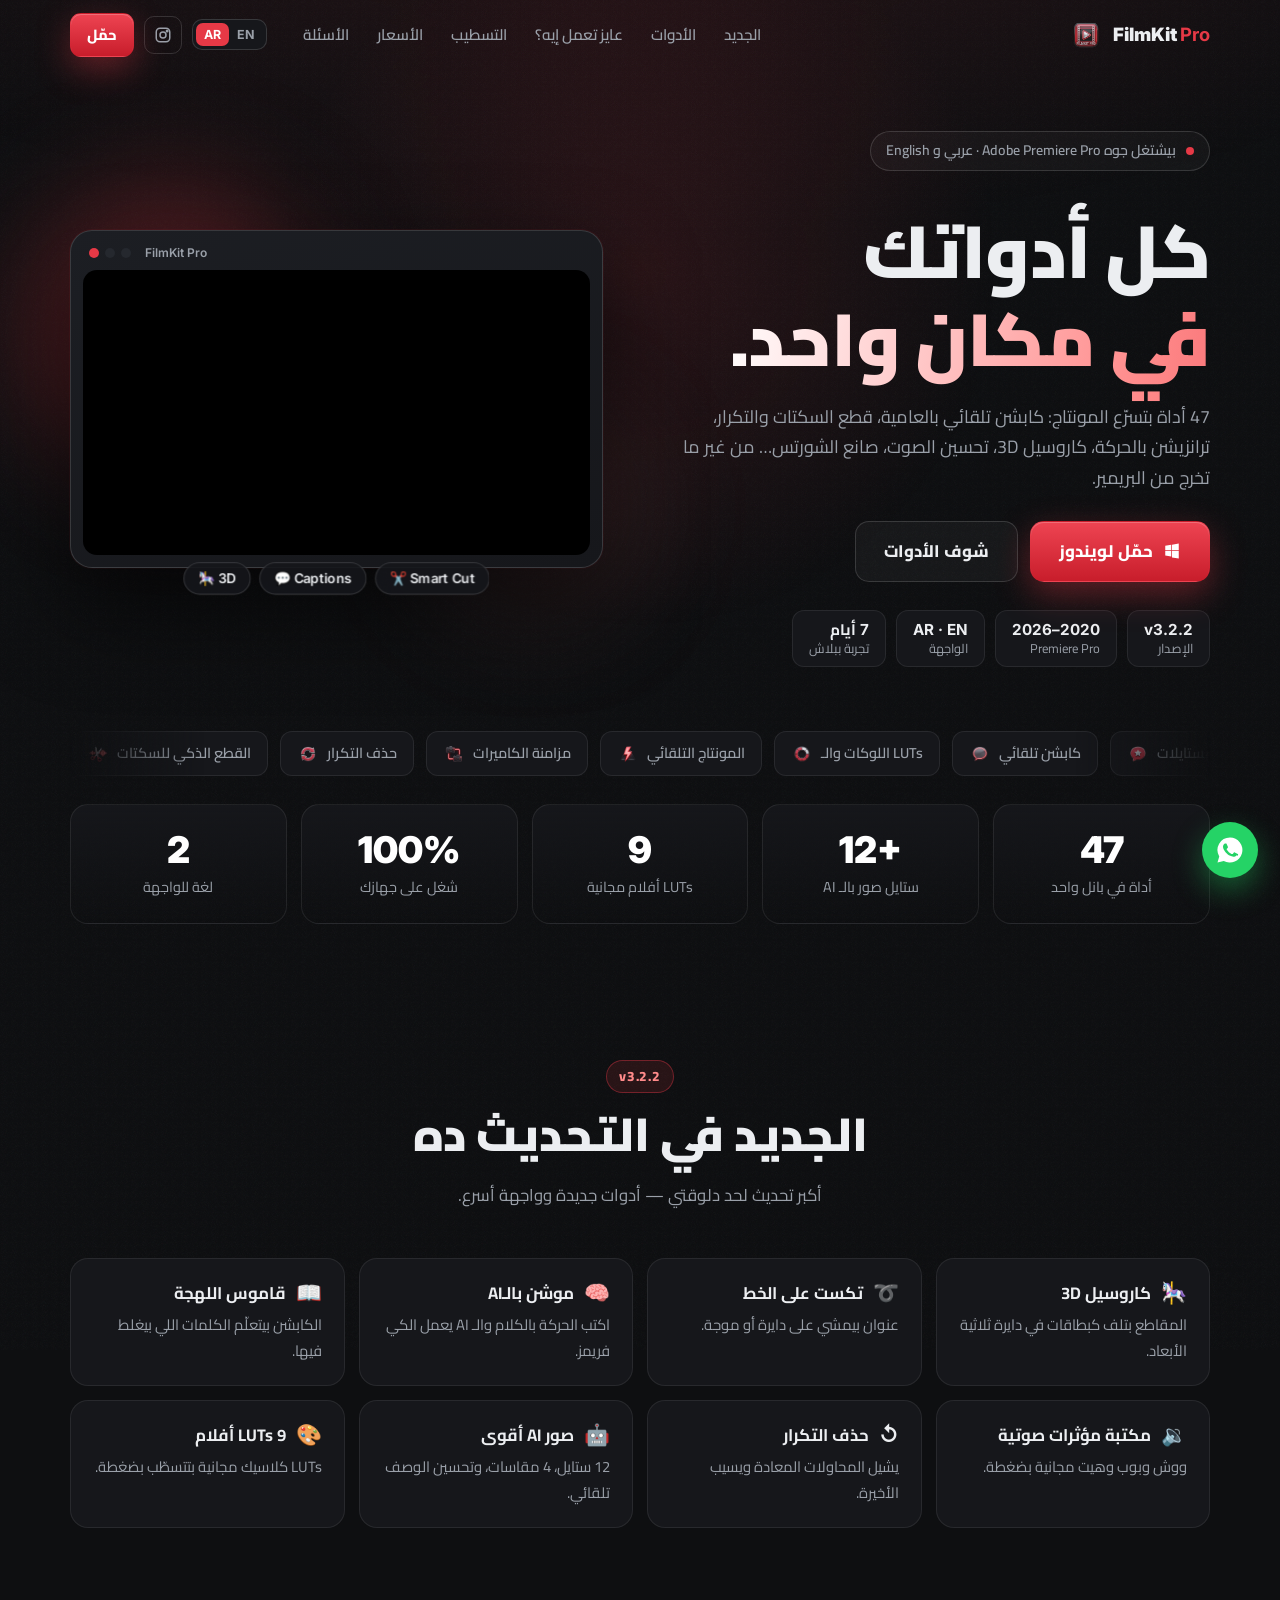
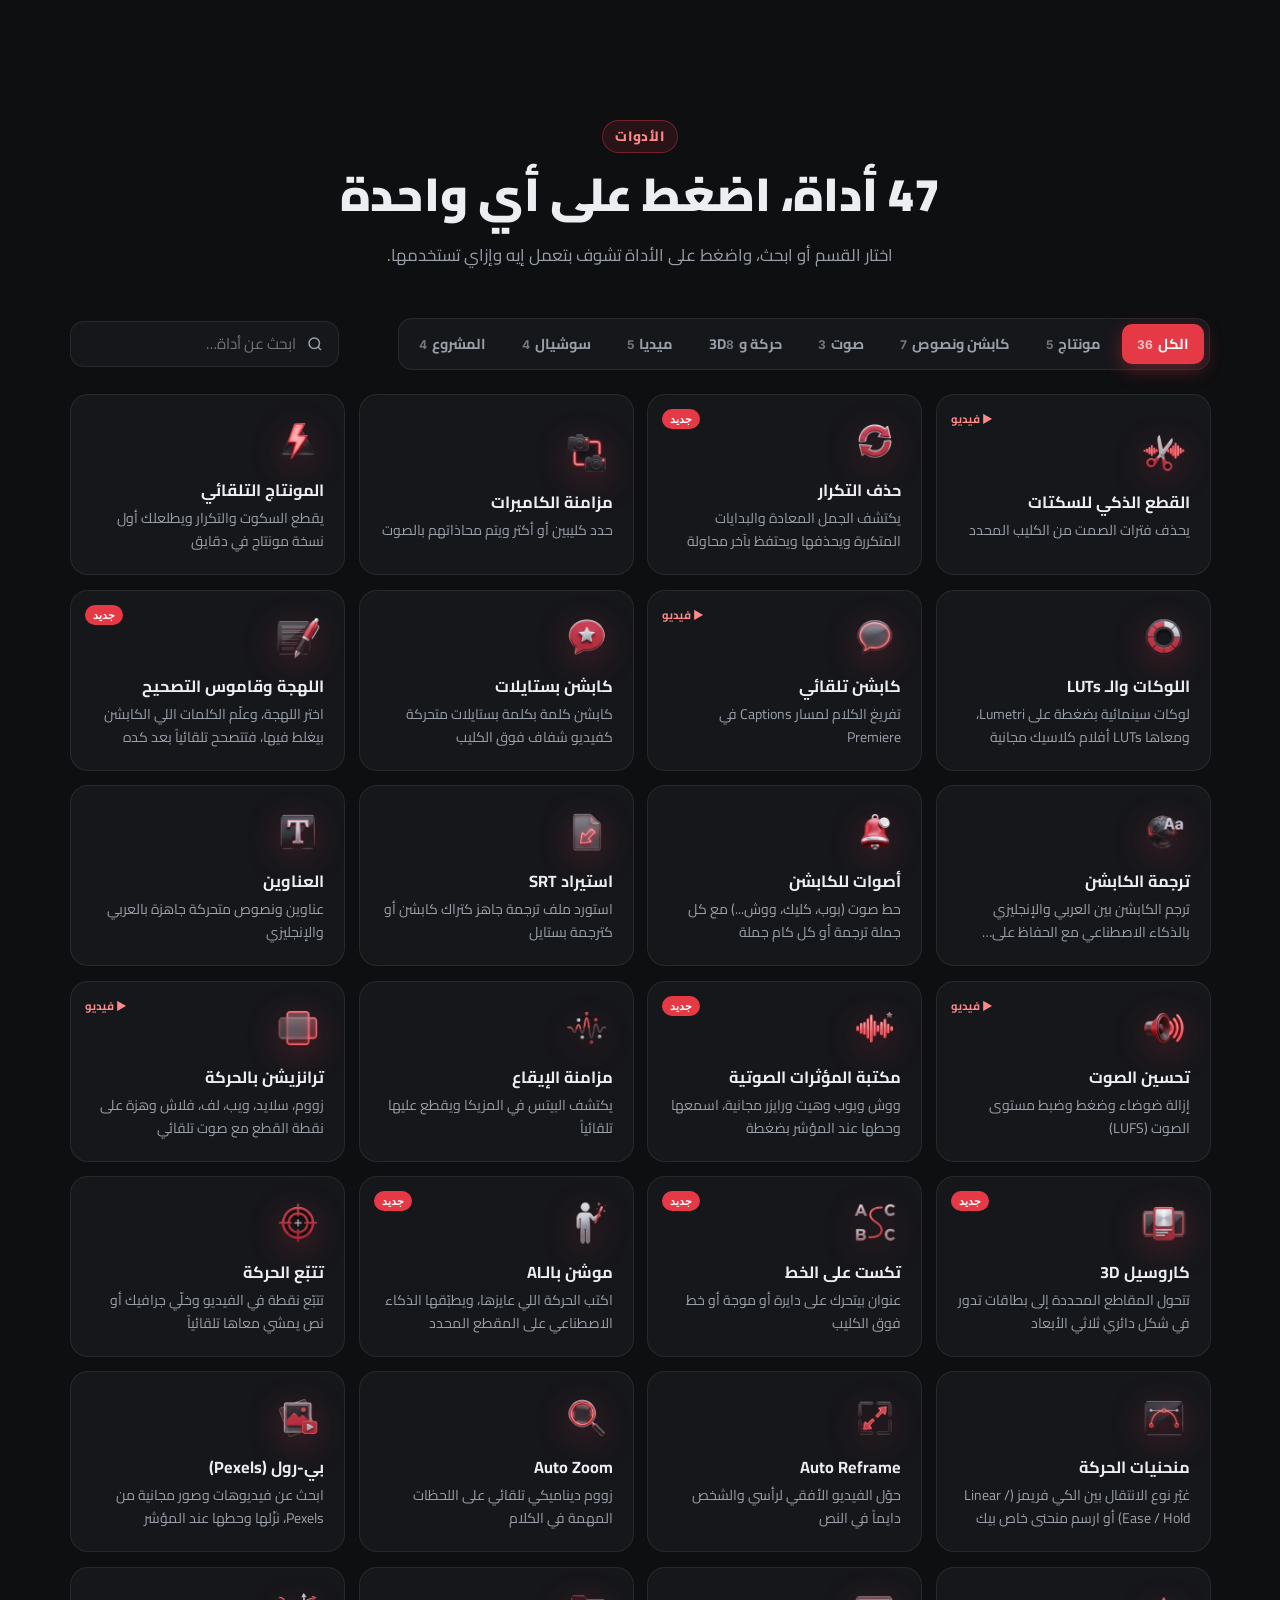
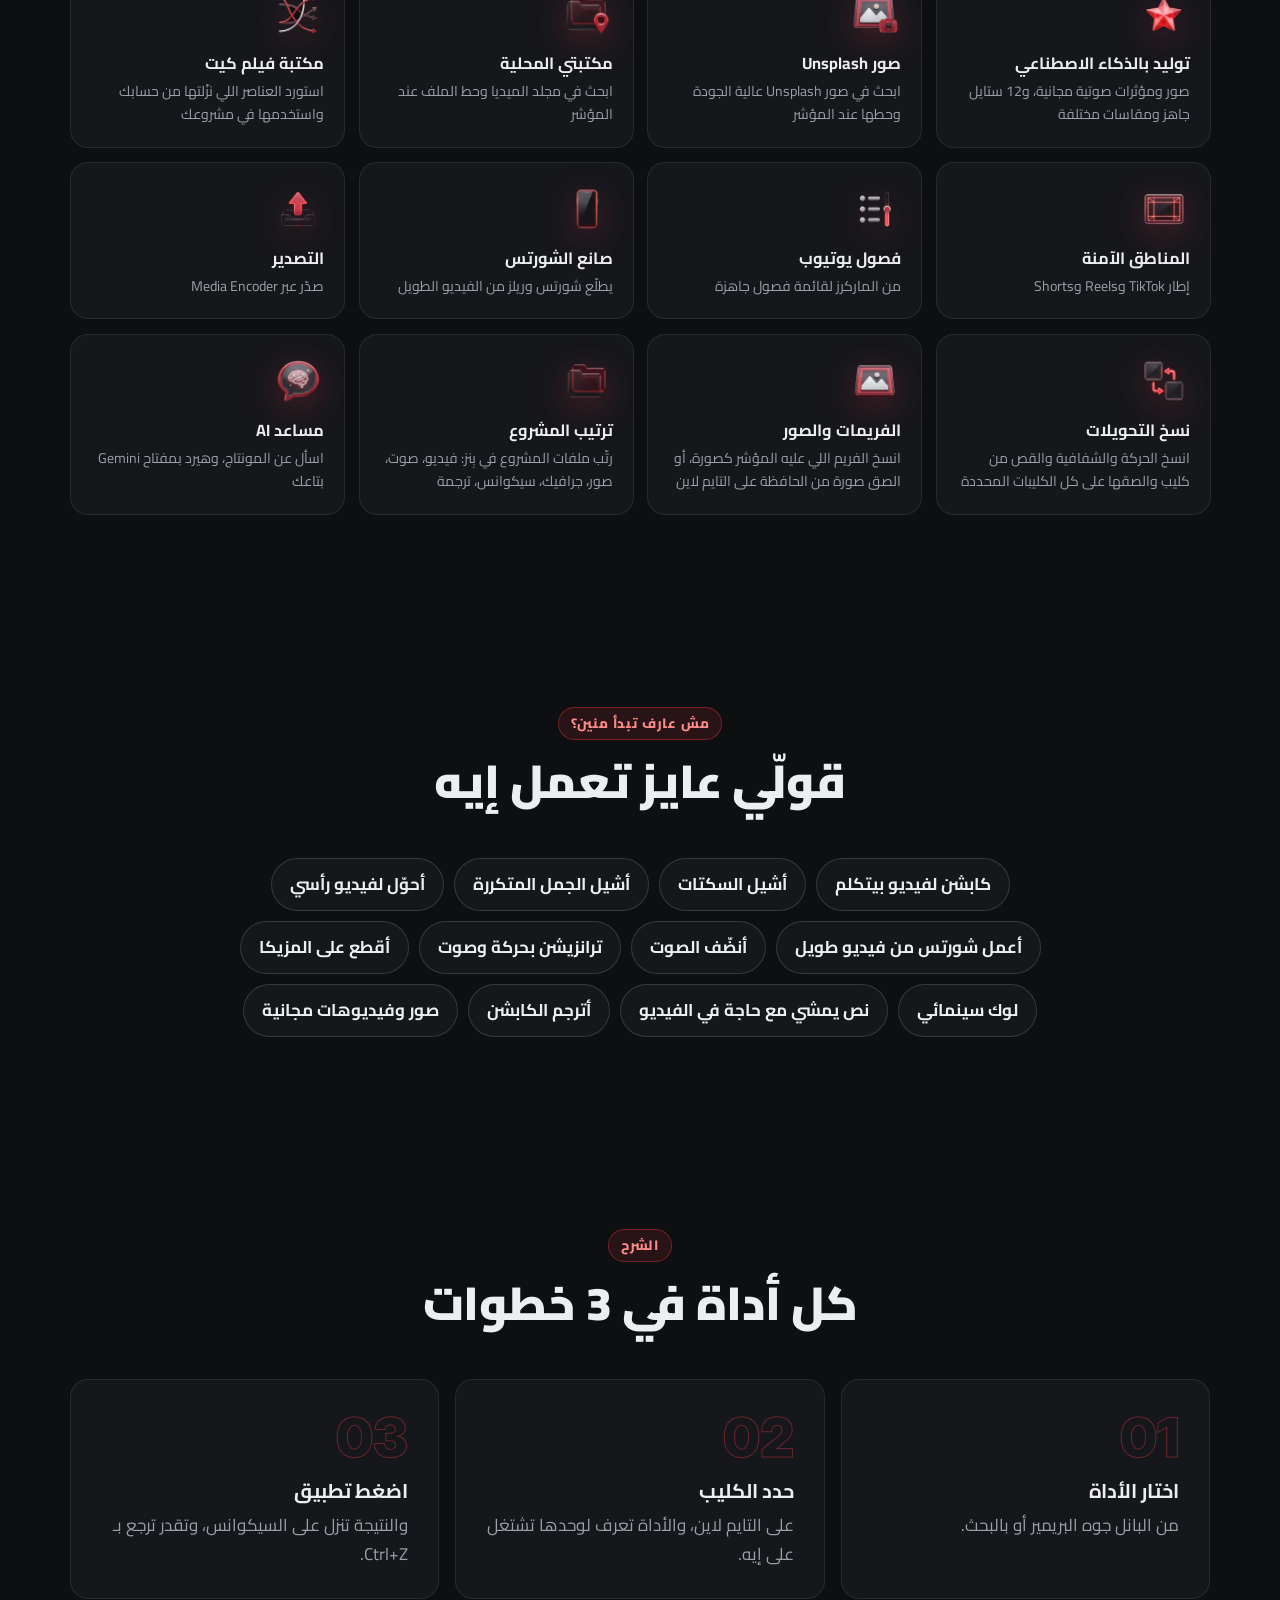
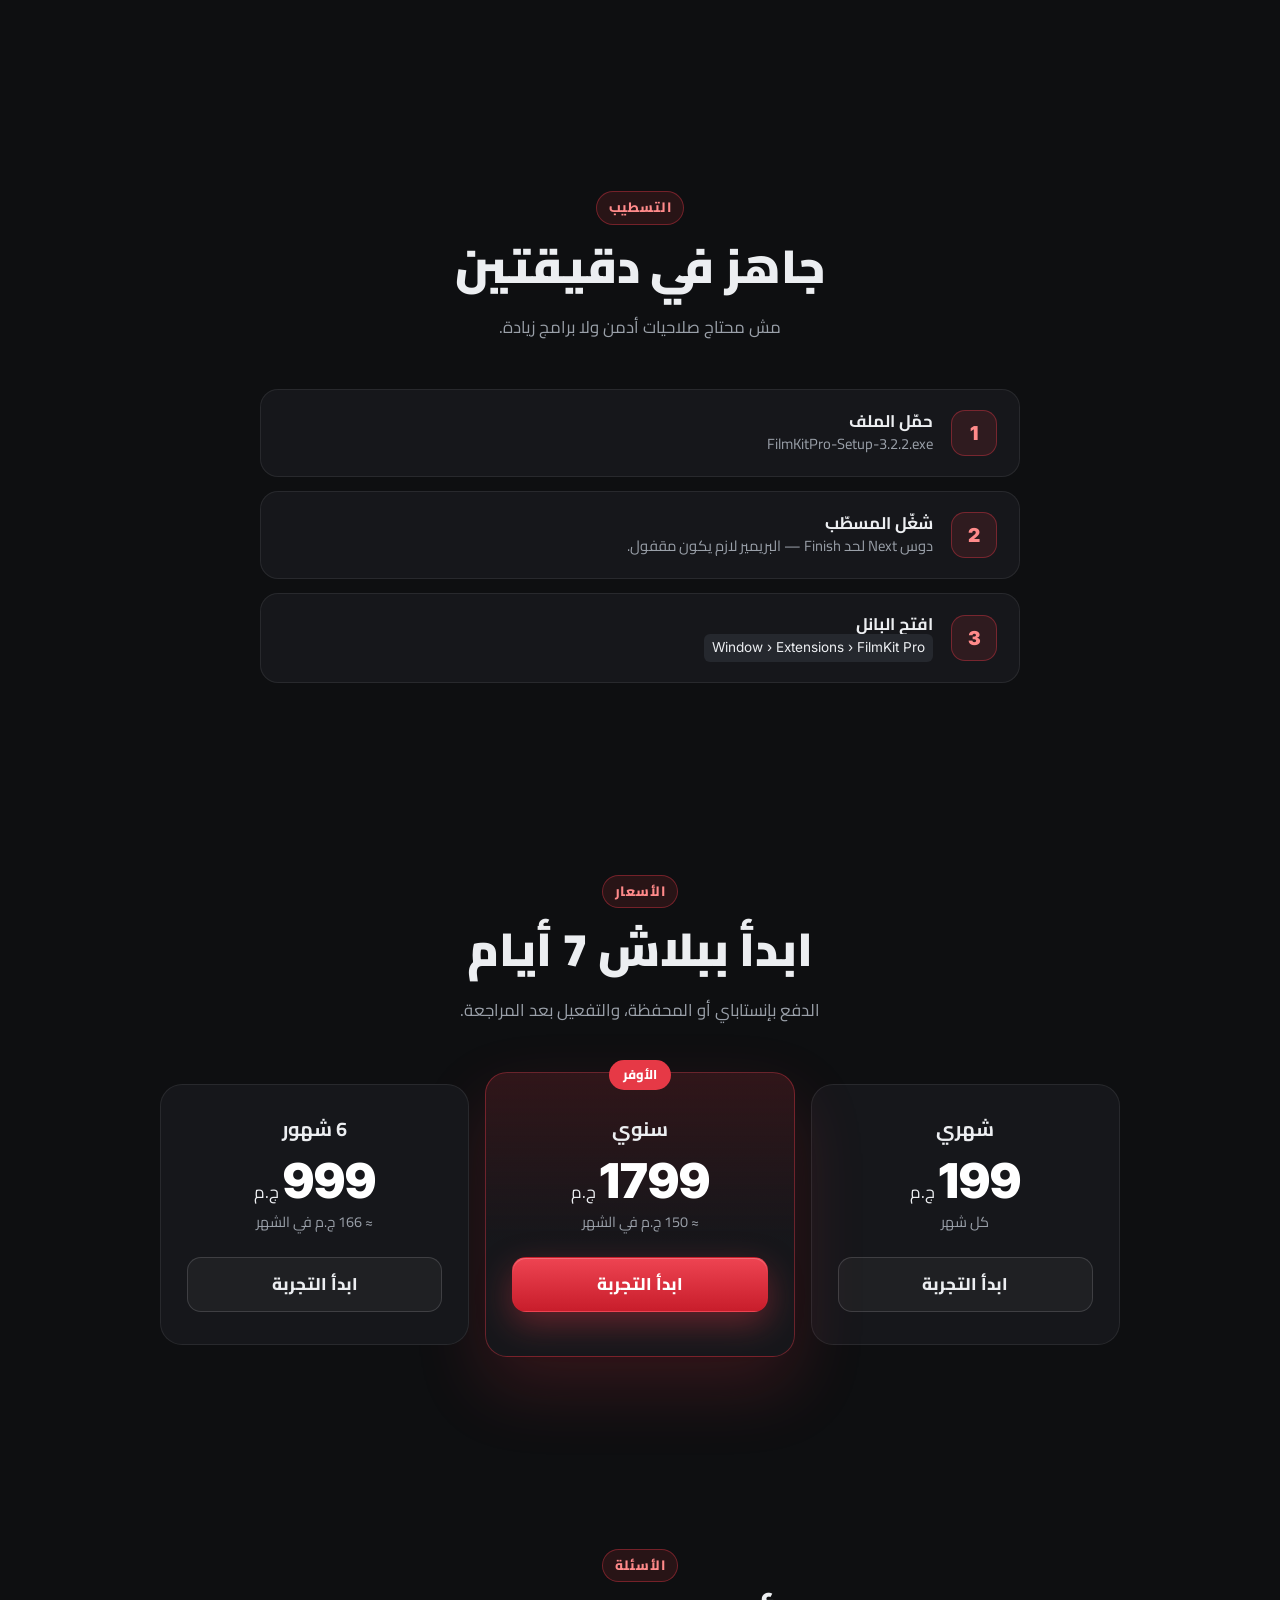
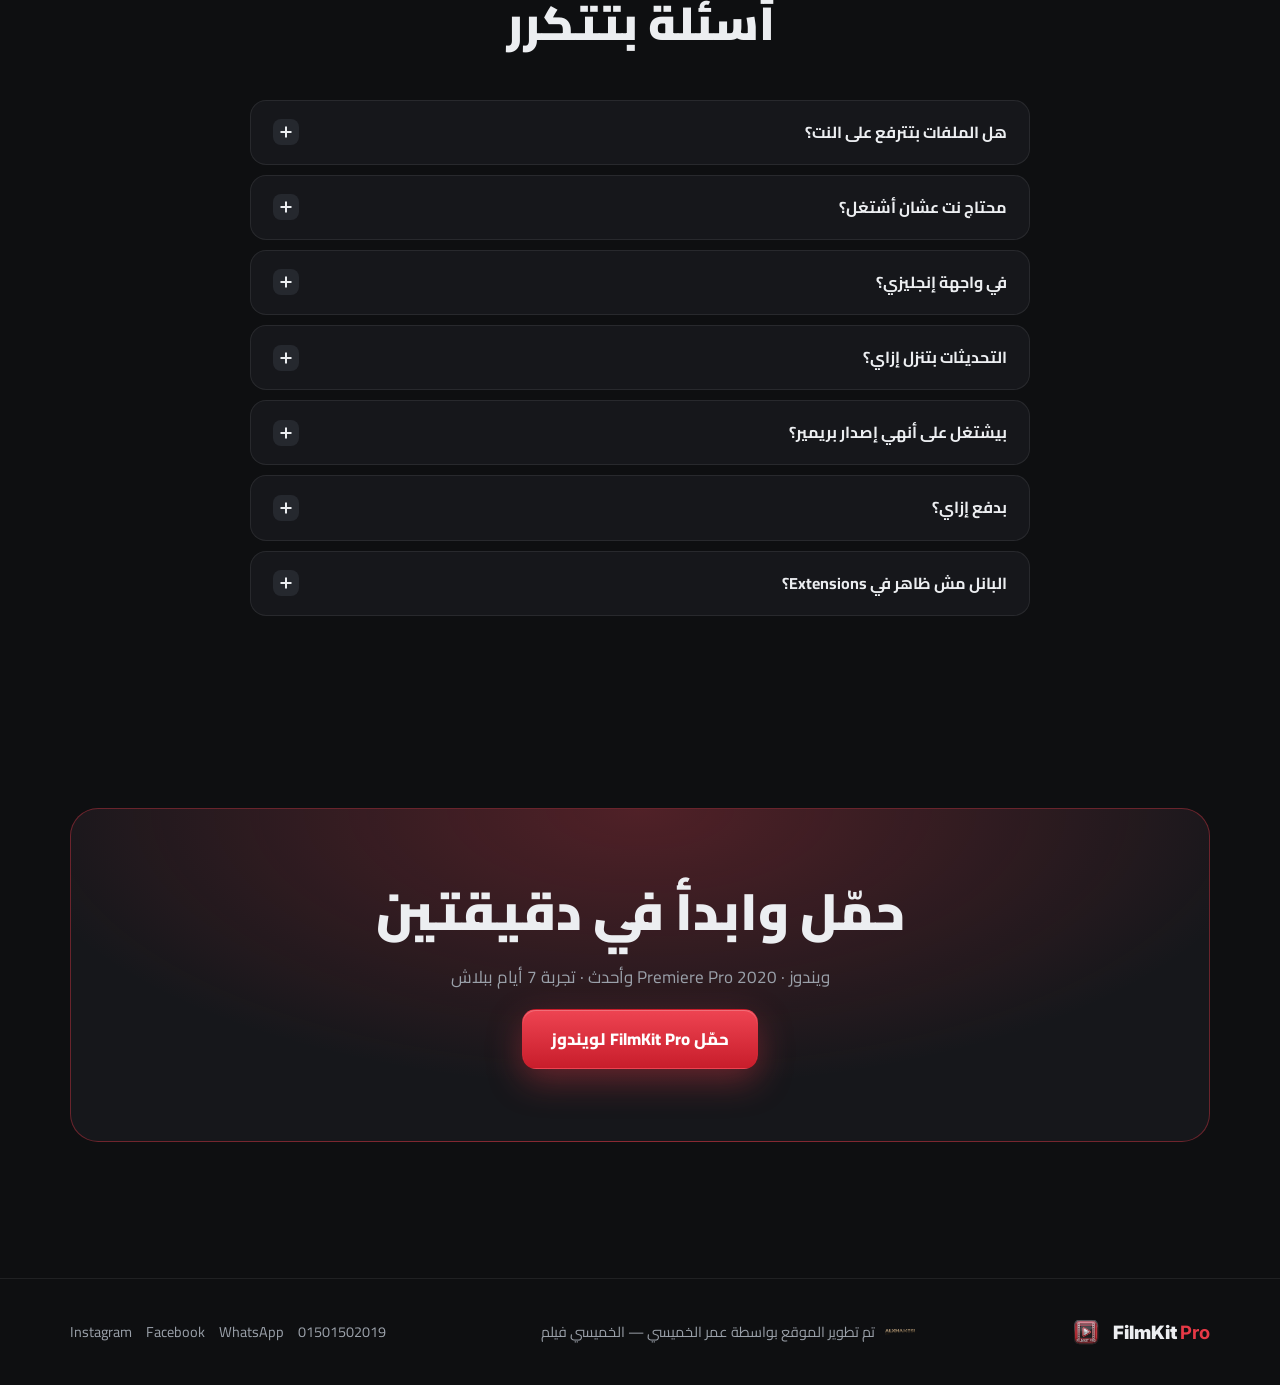
==== commit d0c95a10: "Site: tool count matches the panel's home screen (47 tools, help excluded) Co-Authored-By: Claude Ha" ====
--- a/index.html
+++ b/index.html
@@ -4,7 +4,7 @@
 <meta charset="utf-8">
 <meta name="viewport" content="width=device-width, initial-scale=1">
 <title>FilmKit Pro — كل أدوات المونتاج في مكان واحد</title>
-<meta name="description" content="FilmKit Pro: إضافة لبريمير برو فيها 36 أداة مونتاج بالعربي والإنجليزي — كابشن، قطع ذكي، ترانزيشن، 3D، وأكتر.">
+<meta name="description" content="FilmKit Pro: إضافة لبريمير برو فيها 47 أداة مونتاج بالعربي والإنجليزي — كابشن، قطع ذكي، ترانزيشن، 3D، وأكتر.">
 <meta name="theme-color" content="#0e0f11">
 <link rel="icon" href="assets/fk-logo.png">
 <link rel="preconnect" href="https://fonts.googleapis.com">
@@ -42,7 +42,7 @@
     <div class="hero-txt">
       <p class="pill reveal"><span class="dot"></span><span data-i="hero.pill">بيشتغل جوه Adobe Premiere Pro · عربي و English</span></p>
       <h1 class="reveal"><span data-i="hero.h1a">كل أدواتك</span><br><span class="grad" data-i="hero.h1b">في مكان واحد.</span></h1>
-      <p class="lead reveal" data-i="hero.lead">36 أداة بتسرّع المونتاج: كابشن تلقائي بالعامية، قطع السكتات والتكرار، ترانزيشن بالحركة، كاروسيل 3D، تحسين الصوت، صانع الشورتس… من غير ما تخرج من البريمير.</p>
+      <p class="lead reveal" data-i="hero.lead">47 أداة بتسرّع المونتاج: كابشن تلقائي بالعامية، قطع السكتات والتكرار، ترانزيشن بالحركة، كاروسيل 3D، تحسين الصوت، صانع الشورتس… من غير ما تخرج من البريمير.</p>
       <div class="cta reveal">
         <a class="btn btn-p btn-lg magnet" href="#download"><svg viewBox="0 0 24 24"><path d="M3 5l8-1.2V11H3zM12 3.6L21 2v9h-9zM3 12h8v7.2L3 18zM12 12h9v10l-9-1.4z" fill="currentColor"/></svg><span data-i="hero.win">حمّل لويندوز</span></a>
         <a class="btn btn-g btn-lg" href="#tools" data-i="hero.see">شوف الأدوات</a>
@@ -66,7 +66,7 @@
   <div class="wrap">
     <div class="marquee" aria-hidden="true"><div class="mq-track" id="mq"></div></div>
     <div class="stats">
-      <div class="stat reveal"><b data-count="36">0</b><span data-i="s.tools">أداة في بانل واحد</span></div>
+      <div class="stat reveal"><b data-count="47">0</b><span data-i="s.tools">أداة في بانل واحد</span></div>
       <div class="stat reveal"><b data-count="12" data-plus>0</b><span data-i="s.styles">ستايل صور بالـ AI</span></div>
       <div class="stat reveal"><b data-count="9">0</b><span data-i="s.luts">LUTs أفلام مجانية</span></div>
       <div class="stat reveal"><b data-count="100" data-pct>0</b><span data-i="s.local">شغل على جهازك</span></div>
@@ -86,7 +86,7 @@
 <!-- TOOLS -->
 <section class="sec" id="tools">
   <div class="wrap">
-    <div class="head reveal"><span class="kicker" data-i="tools.k">الأدوات</span><h2 data-i="tools.h">36 أداة، اضغط على أي واحدة</h2><p data-i="tools.p">اختار القسم أو ابحث، واضغط على الأداة تشوف بتعمل إيه وإزاي تستخدمها.</p></div>
+    <div class="head reveal"><span class="kicker" data-i="tools.k">الأدوات</span><h2 data-i="tools.h">47 أداة، اضغط على أي واحدة</h2><p data-i="tools.p">اختار القسم أو ابحث، واضغط على الأداة تشوف بتعمل إيه وإزاي تستخدمها.</p></div>
     <div class="toolbar reveal">
       <div class="tabs" id="tabs"></div>
       <label class="search"><svg viewBox="0 0 24 24"><circle cx="11" cy="11" r="7"/><path d="M20 20l-4-4"/></svg><input id="q" type="search" placeholder="ابحث عن أداة…"></label>
--- a/style.css
+++ b/style.css
@@ -236,3 +236,39 @@
   .foot-in{flex-direction:column;text-align:center}
 }
 @media (prefers-reduced-motion:reduce){*,*::before,*::after{animation:none!important;transition:none!important}.reveal{opacity:1;transform:none}}
+
+/* polish: keyboard focus is always visible; hover effects only where a mouse can hover; presses feel physical */
+:focus-visible{outline:2px solid var(--acc2);outline-offset:3px;border-radius:8px}
+.btn:focus-visible,.tabs button:focus-visible,.chips button:focus-visible{outline-offset:4px}
+@media (hover:hover){
+  .btn:hover{transform:translateY(-1px)}
+  .card:hover{transform:translateY(-4px)}
+}
+@media (hover:none){
+  .card:hover,.price:hover{transform:none}
+}
+.tool:active{transform:scale(.985)}
+.chips button:active,.tabs button:active{transform:scale(.97)}
+
+/* break test at 340px: the page must not scroll sideways and the header must fit */
+html{overflow-x:clip}
+.hero,.marquee{overflow:hidden}
+@media (max-width:380px){
+  .nav-in{gap:8px}
+  .brand{font-size:1rem}
+  .brand img{width:28px;height:28px}
+  .lang{display:none}
+  .nav-act{gap:6px}
+  .wrap{padding-inline:16px}
+  h1{font-size:2.3rem}
+  .meta li{padding:7px 12px}
+}
+
+/* break test: long unbroken text in the tool popup must wrap, never push the box wider than the screen */
+.m-box{overflow-x:hidden}
+.m-body,.m-body p,.m-head>div,.m-head h3,.m-steps li{overflow-wrap:anywhere;min-width:0}
+.m-head{min-width:0}
+
+/* break test: long unbroken names on a tool card wrap inside the card */
+.tool{overflow:hidden;min-width:0}
+.tool h3,.tool p{overflow-wrap:anywhere;min-width:0}
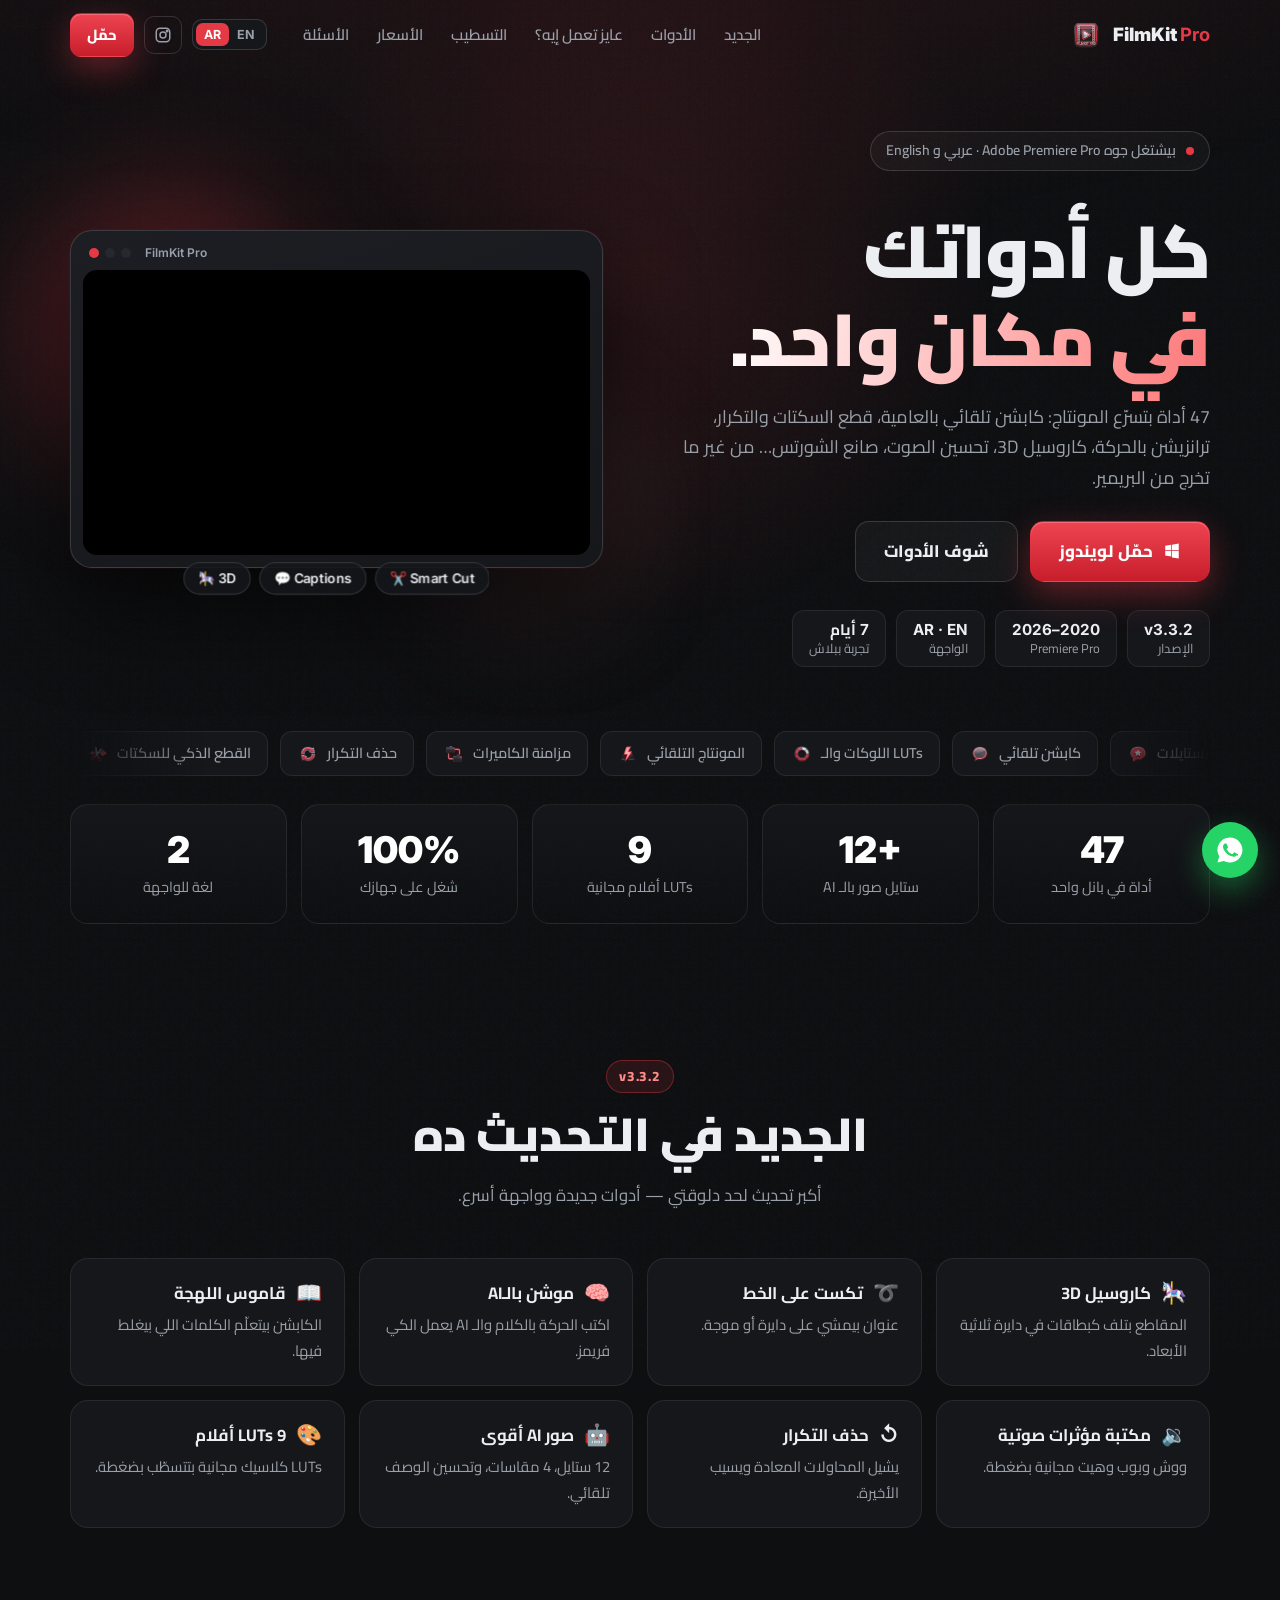
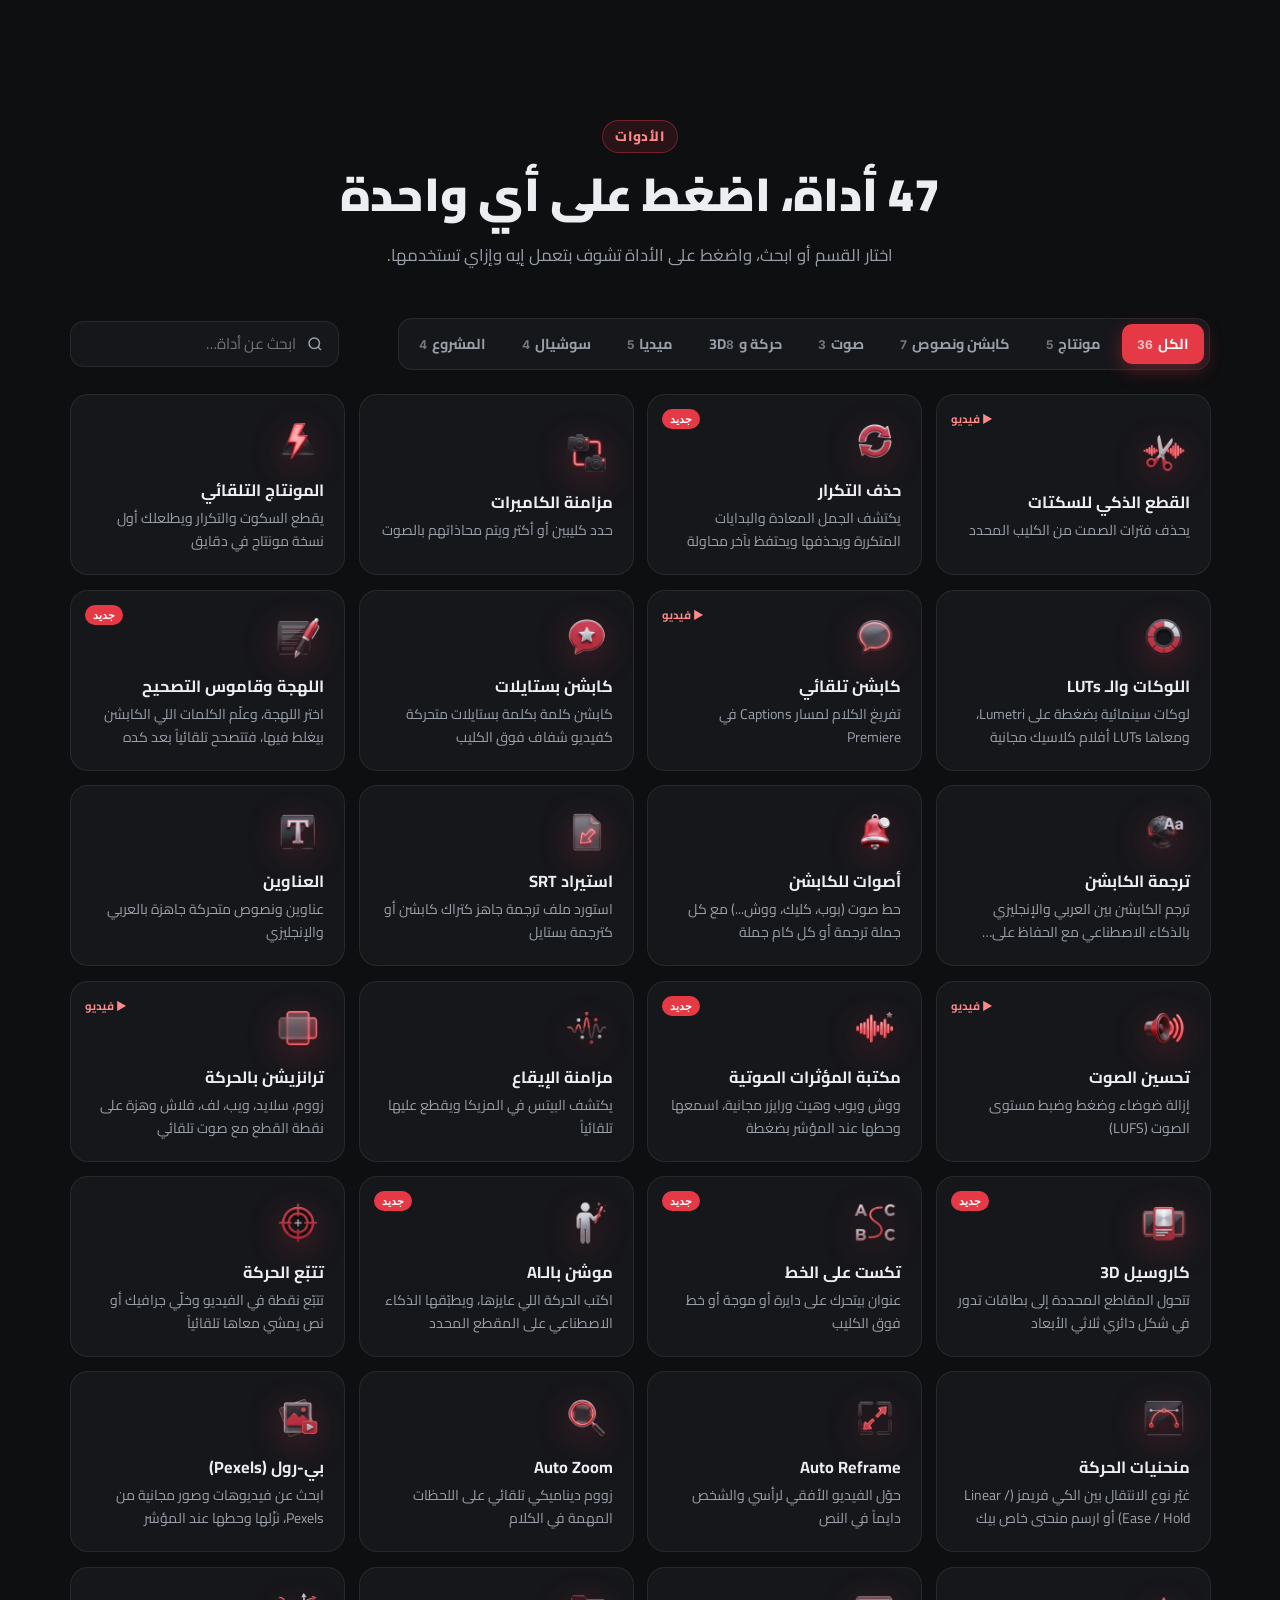
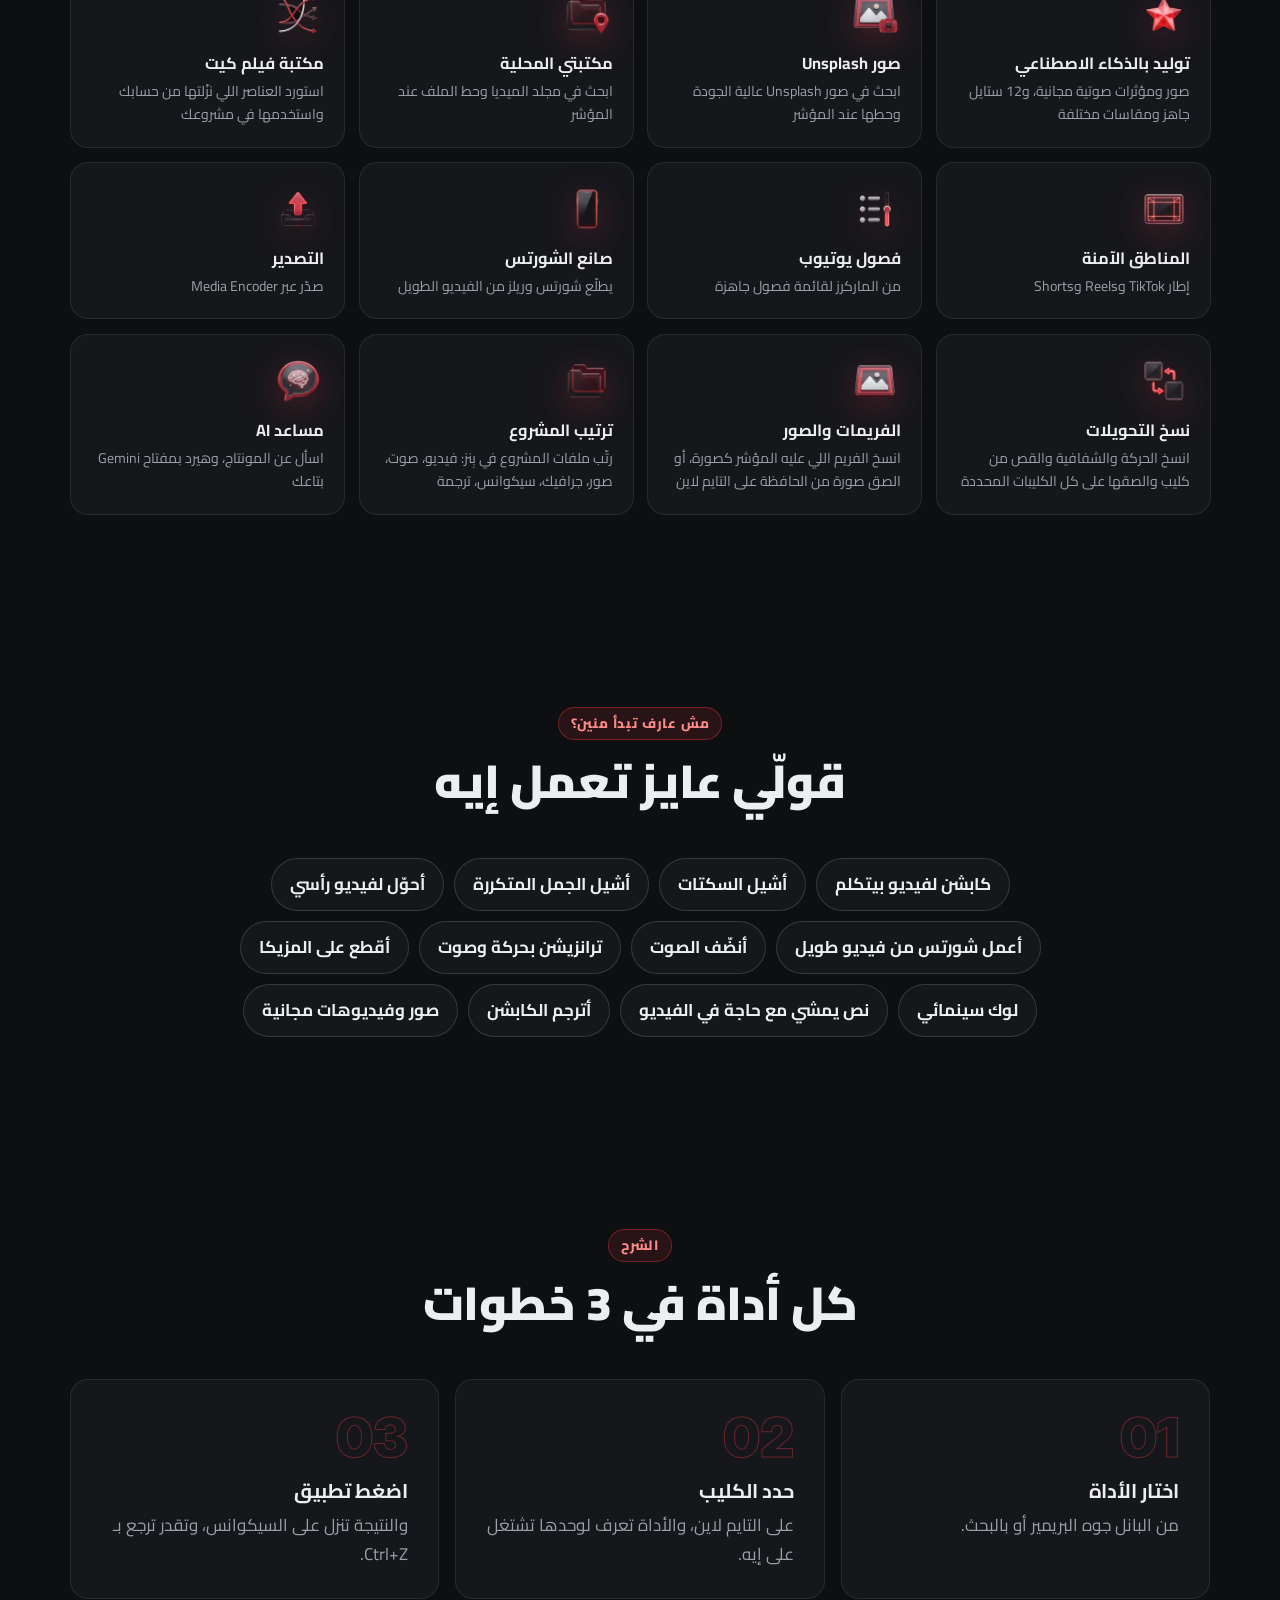
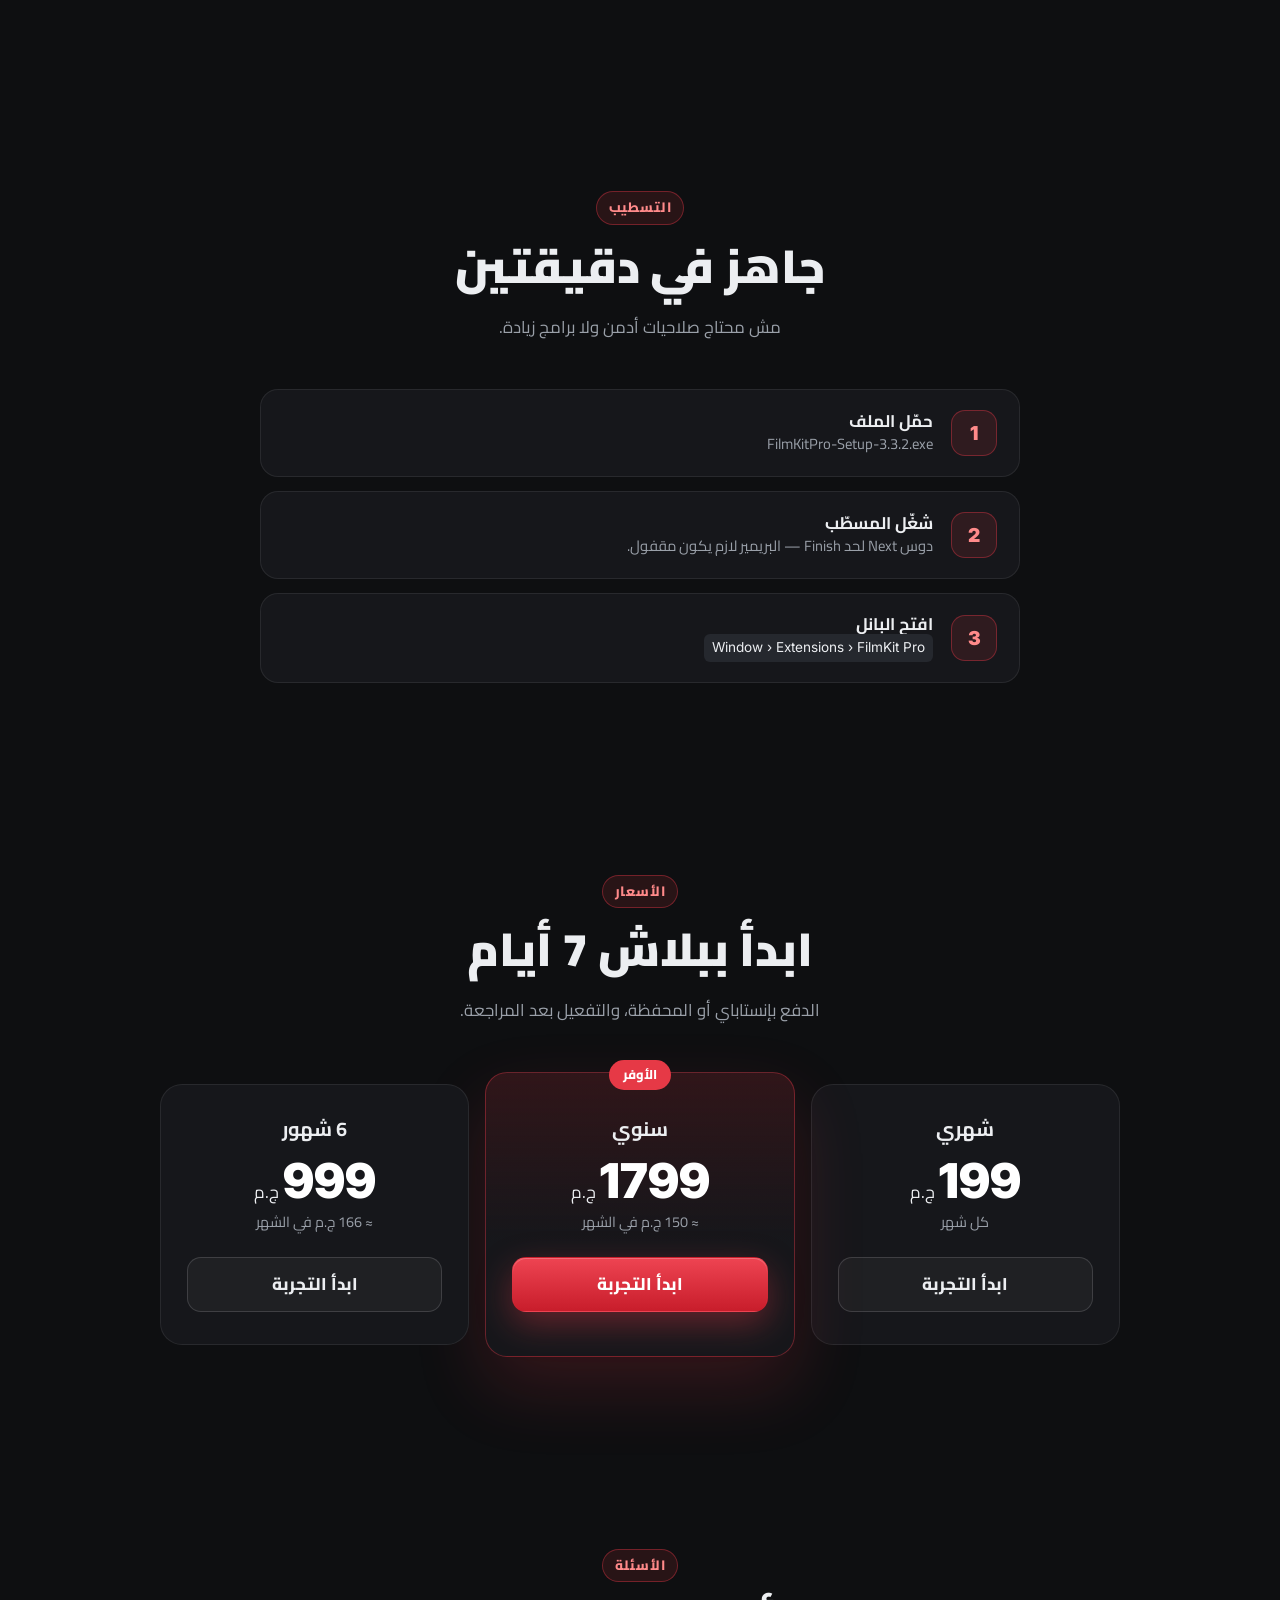
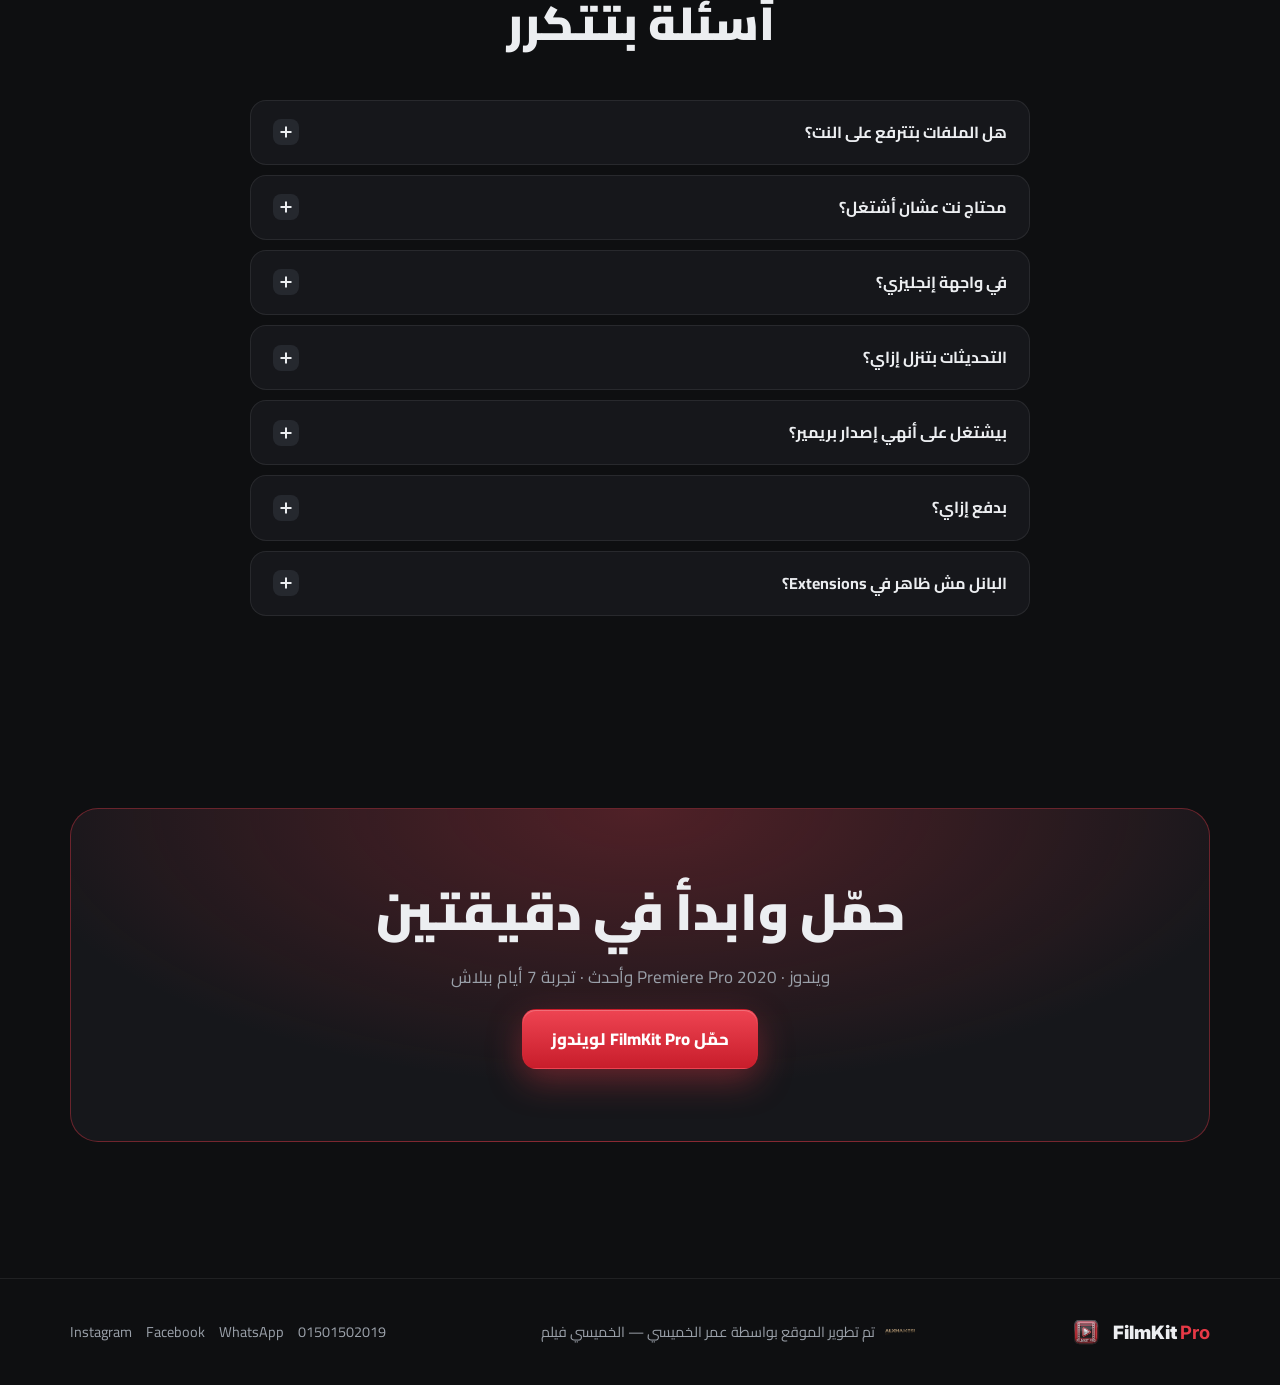
==== commit d413b79d: "Download links point to FilmKit Pro 3.3.2 Co-Authored-By: Claude Haiku 5.5 <noreply@anthropic.com>" ====
--- a/index.html
+++ b/index.html
@@ -48,7 +48,7 @@
         <a class="btn btn-g btn-lg" href="#tools" data-i="hero.see">شوف الأدوات</a>
       </div>
       <ul class="meta reveal">
-        <li><b>v3.2.2</b><span data-i="m.ver">الإصدار</span></li>
+        <li><b>v3.3.2</b><span data-i="m.ver">الإصدار</span></li>
         <li><b>2020–2026</b><span>Premiere Pro</span></li>
         <li><b>AR · EN</b><span data-i="m.ui">الواجهة</span></li>
         <li><b data-i="m.trial">7 أيام</b><span data-i="m.trialS">تجربة ببلاش</span></li>
@@ -78,7 +78,7 @@
 <!-- NEW -->
 <section class="sec" id="new">
   <div class="wrap">
-    <div class="head reveal"><span class="kicker">v3.2.2</span><h2 data-i="new.h">الجديد في التحديث ده</h2><p data-i="new.p">أكبر تحديث لحد دلوقتي — أدوات جديدة وواجهة أسرع.</p></div>
+    <div class="head reveal"><span class="kicker">v3.3.2</span><h2 data-i="new.h">الجديد في التحديث ده</h2><p data-i="new.p">أكبر تحديث لحد دلوقتي — أدوات جديدة وواجهة أسرع.</p></div>
     <div class="news" id="news"></div>
   </div>
 </section>
@@ -121,7 +121,7 @@
   <div class="wrap">
     <div class="head reveal"><span class="kicker" data-i="ins.k">التسطيب</span><h2 data-i="ins.h">جاهز في دقيقتين</h2><p data-i="ins.p">مش محتاج صلاحيات أدمن ولا برامج زيادة.</p></div>
     <ol class="install">
-      <li class="reveal"><span>1</span><div><h3 data-i="ins.1">حمّل الملف</h3><p>FilmKitPro-Setup-3.2.2.exe</p></div></li>
+      <li class="reveal"><span>1</span><div><h3 data-i="ins.1">حمّل الملف</h3><p>FilmKitPro-Setup-3.3.2.exe</p></div></li>
       <li class="reveal"><span>2</span><div><h3 data-i="ins.2">شغّل المسطّب</h3><p data-i="ins.2p">دوس Next لحد Finish — البريمير لازم يكون مقفول.</p></div></li>
       <li class="reveal"><span>3</span><div><h3 data-i="ins.3">افتح البانل</h3><p><code>Window › Extensions › FilmKit Pro</code></p></div></li>
     </ol>
@@ -133,9 +133,9 @@
   <div class="wrap">
     <div class="head reveal"><span class="kicker" data-i="pr.k">الأسعار</span><h2 data-i="pr.h">ابدأ ببلاش 7 أيام</h2><p data-i="pr.p">الدفع بإنستاباي أو المحفظة، والتفعيل بعد المراجعة.</p></div>
     <div class="prices">
-      <div class="price reveal"><h3 data-i="pr.m">شهري</h3><p class="amt"><b>199</b> <span data-i="pr.egp">ج.م</span></p><p class="per" data-i="pr.mp">كل شهر</p><a class="btn btn-g" href="https://github.com/TLVR1/filmkitpro/releases/latest/download/FilmKitPro-Setup-3.2.2.exe" data-i="pr.start">ابدأ التجربة</a></div>
-      <div class="price best reveal"><span class="tag" data-i="pr.best">الأوفر</span><h3 data-i="pr.y">سنوي</h3><p class="amt"><b>1799</b> <span data-i="pr.egp">ج.م</span></p><p class="per" data-i="pr.yp">≈ 150 ج.م في الشهر</p><a class="btn btn-p" href="https://github.com/TLVR1/filmkitpro/releases/latest/download/FilmKitPro-Setup-3.2.2.exe" data-i="pr.start">ابدأ التجربة</a></div>
-      <div class="price reveal"><h3 data-i="pr.6">6 شهور</h3><p class="amt"><b>999</b> <span data-i="pr.egp">ج.م</span></p><p class="per" data-i="pr.6p">≈ 166 ج.م في الشهر</p><a class="btn btn-g" href="https://github.com/TLVR1/filmkitpro/releases/latest/download/FilmKitPro-Setup-3.2.2.exe" data-i="pr.start">ابدأ التجربة</a></div>
+      <div class="price reveal"><h3 data-i="pr.m">شهري</h3><p class="amt"><b>199</b> <span data-i="pr.egp">ج.م</span></p><p class="per" data-i="pr.mp">كل شهر</p><a class="btn btn-g" href="https://github.com/TLVR1/filmkitpro/releases/latest/download/FilmKitPro-Setup-3.3.2.exe" data-i="pr.start">ابدأ التجربة</a></div>
+      <div class="price best reveal"><span class="tag" data-i="pr.best">الأوفر</span><h3 data-i="pr.y">سنوي</h3><p class="amt"><b>1799</b> <span data-i="pr.egp">ج.م</span></p><p class="per" data-i="pr.yp">≈ 150 ج.م في الشهر</p><a class="btn btn-p" href="https://github.com/TLVR1/filmkitpro/releases/latest/download/FilmKitPro-Setup-3.3.2.exe" data-i="pr.start">ابدأ التجربة</a></div>
+      <div class="price reveal"><h3 data-i="pr.6">6 شهور</h3><p class="amt"><b>999</b> <span data-i="pr.egp">ج.م</span></p><p class="per" data-i="pr.6p">≈ 166 ج.م في الشهر</p><a class="btn btn-g" href="https://github.com/TLVR1/filmkitpro/releases/latest/download/FilmKitPro-Setup-3.3.2.exe" data-i="pr.start">ابدأ التجربة</a></div>
     </div>
   </div>
 </section>
@@ -154,7 +154,7 @@
     <div class="final reveal">
       <h2 data-i="cta.h">حمّل وابدأ في دقيقتين</h2>
       <p data-i="cta.p">ويندوز · Premiere Pro 2020 وأحدث · تجربة 7 أيام ببلاش</p>
-      <a class="btn btn-p btn-lg magnet" href="https://github.com/TLVR1/filmkitpro/releases/latest/download/FilmKitPro-Setup-3.2.2.exe" data-i="cta.b">حمّل FilmKit Pro لويندوز</a>
+      <a class="btn btn-p btn-lg magnet" href="https://github.com/TLVR1/filmkitpro/releases/latest/download/FilmKitPro-Setup-3.3.2.exe" data-i="cta.b">حمّل FilmKit Pro لويندوز</a>
     </div>
   </div>
 </section>
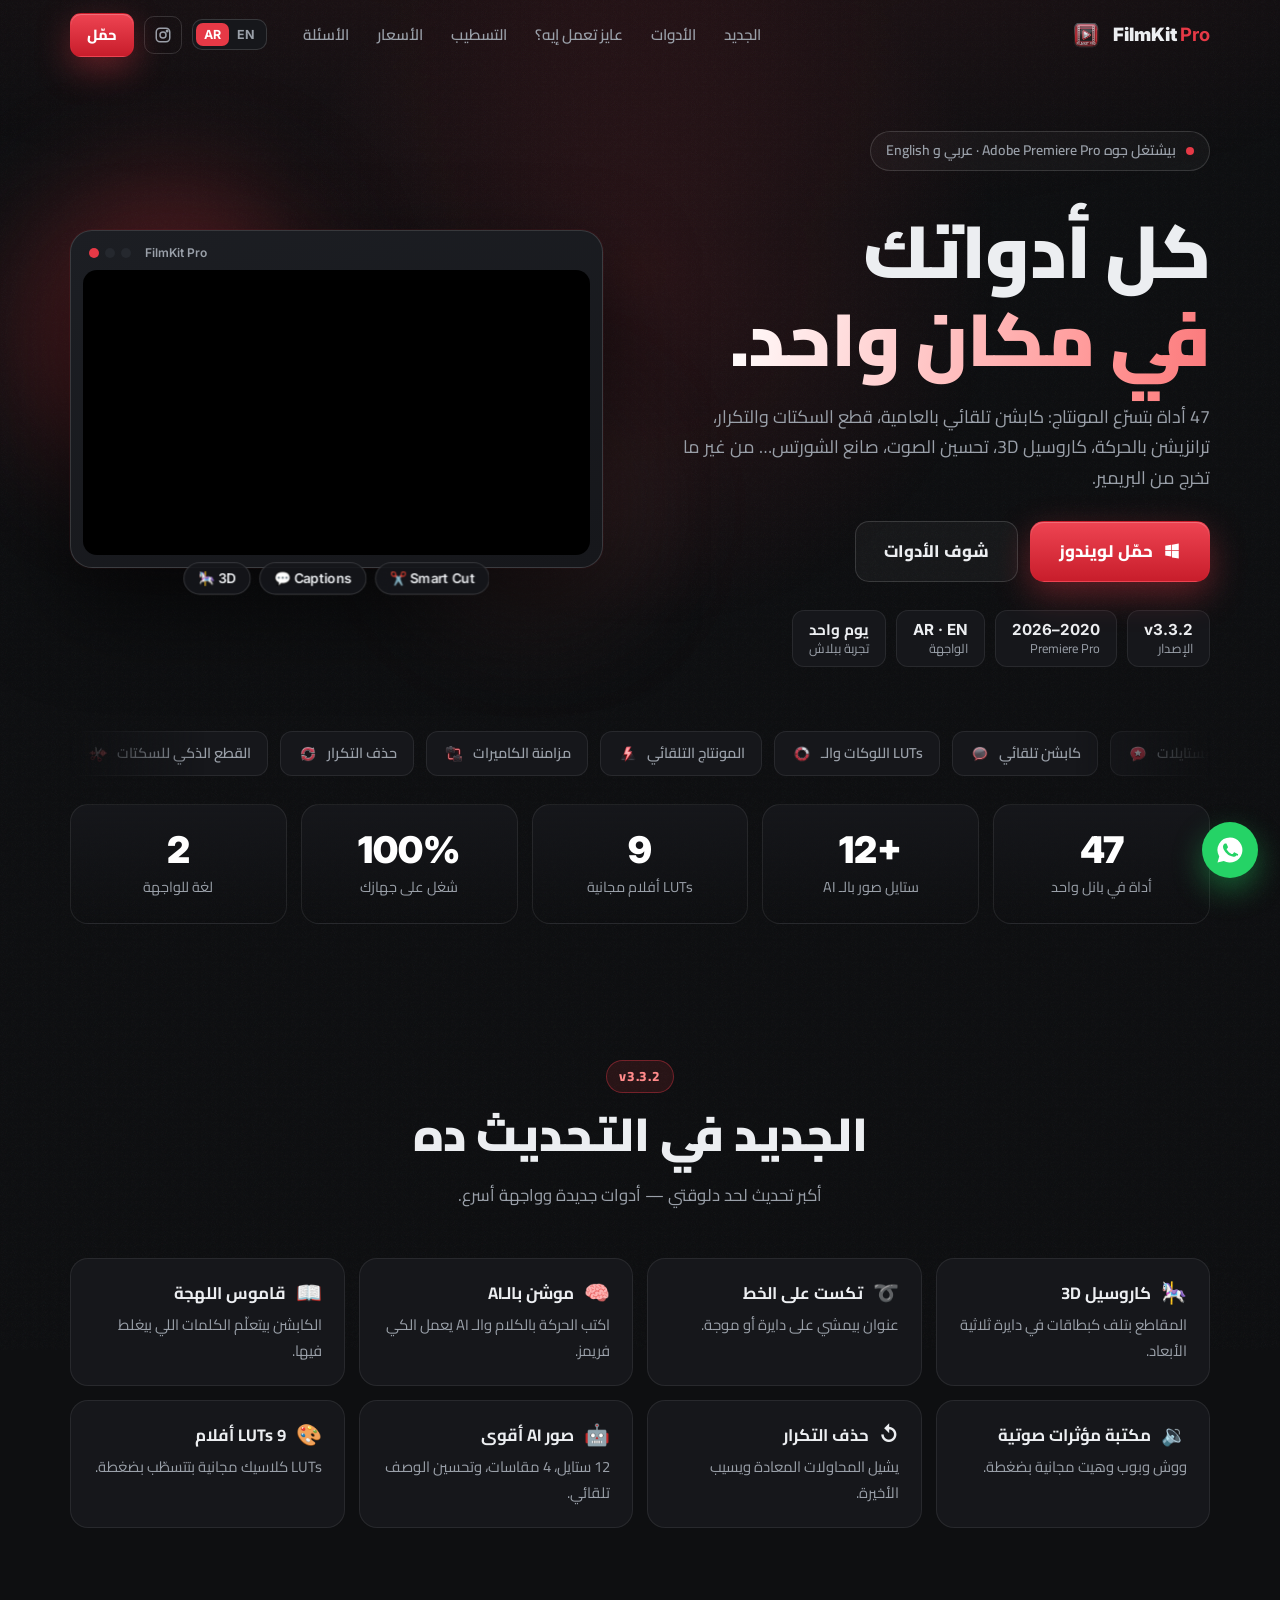
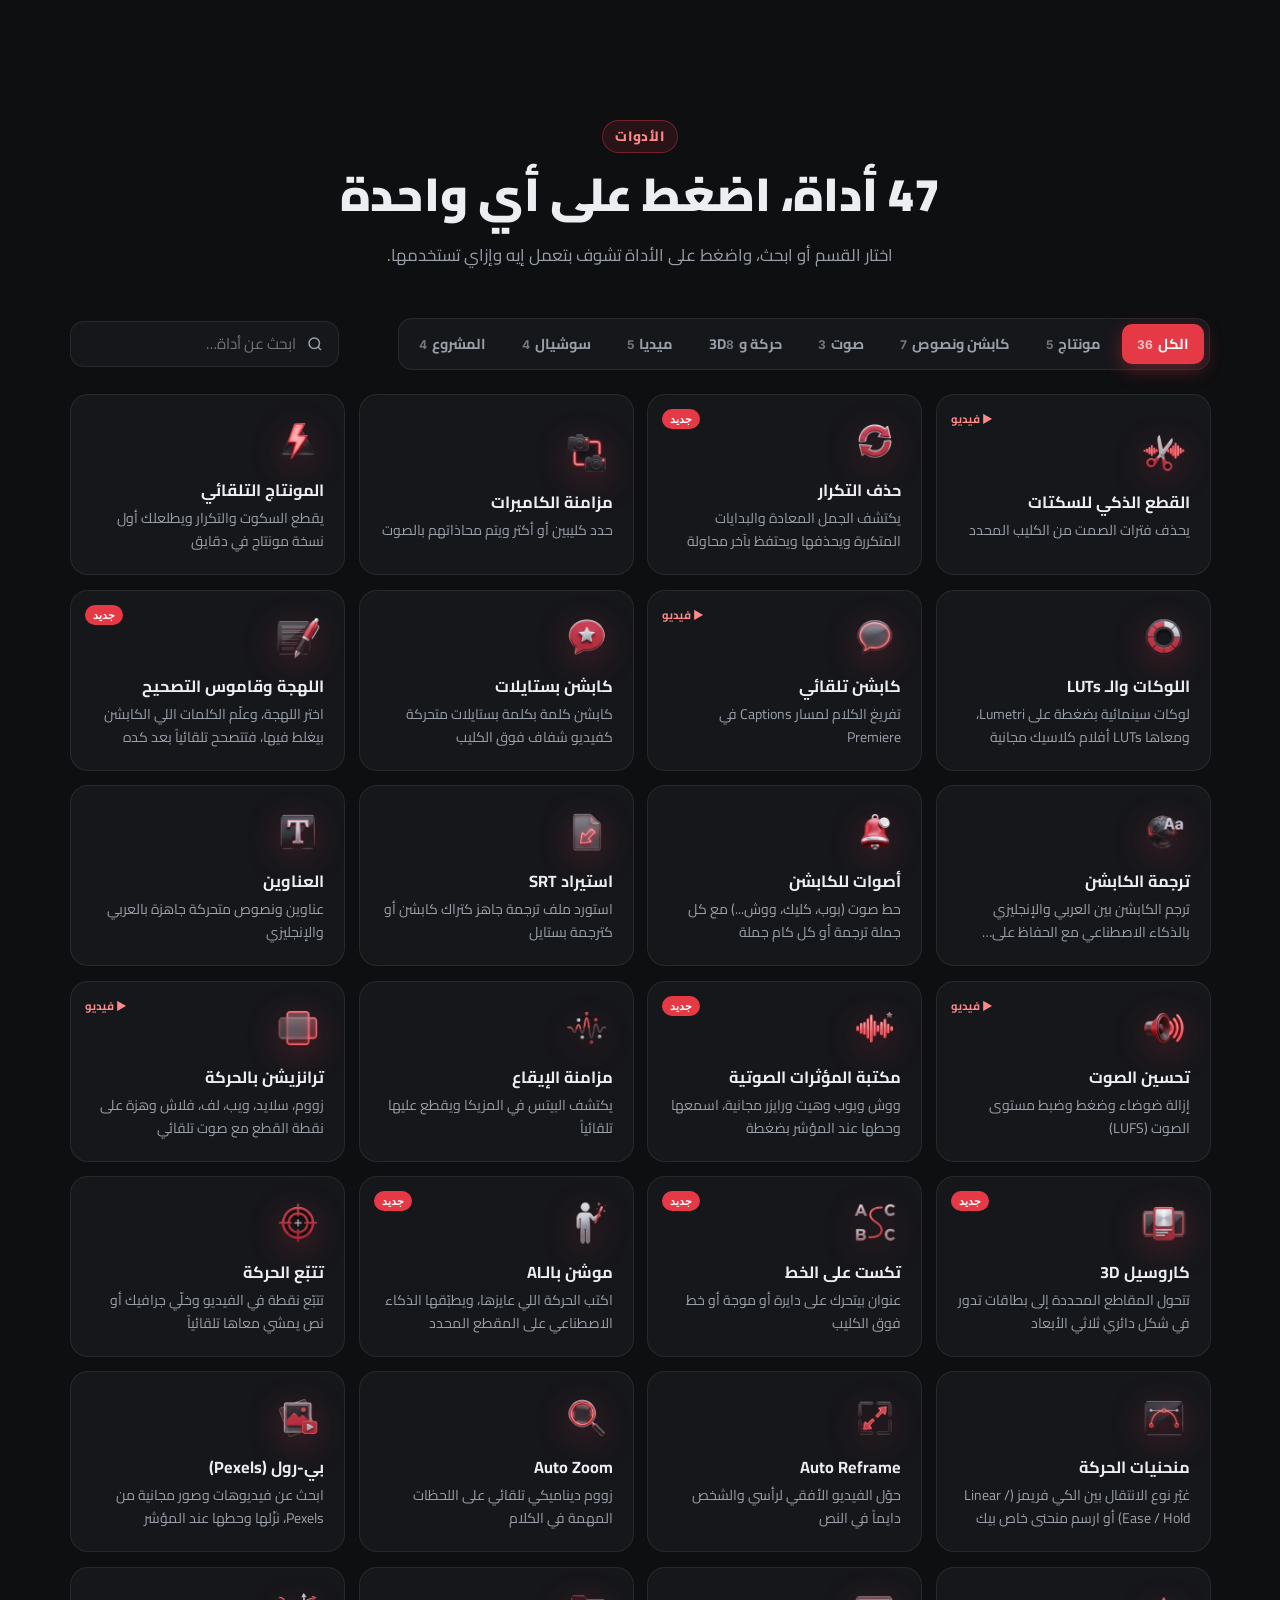
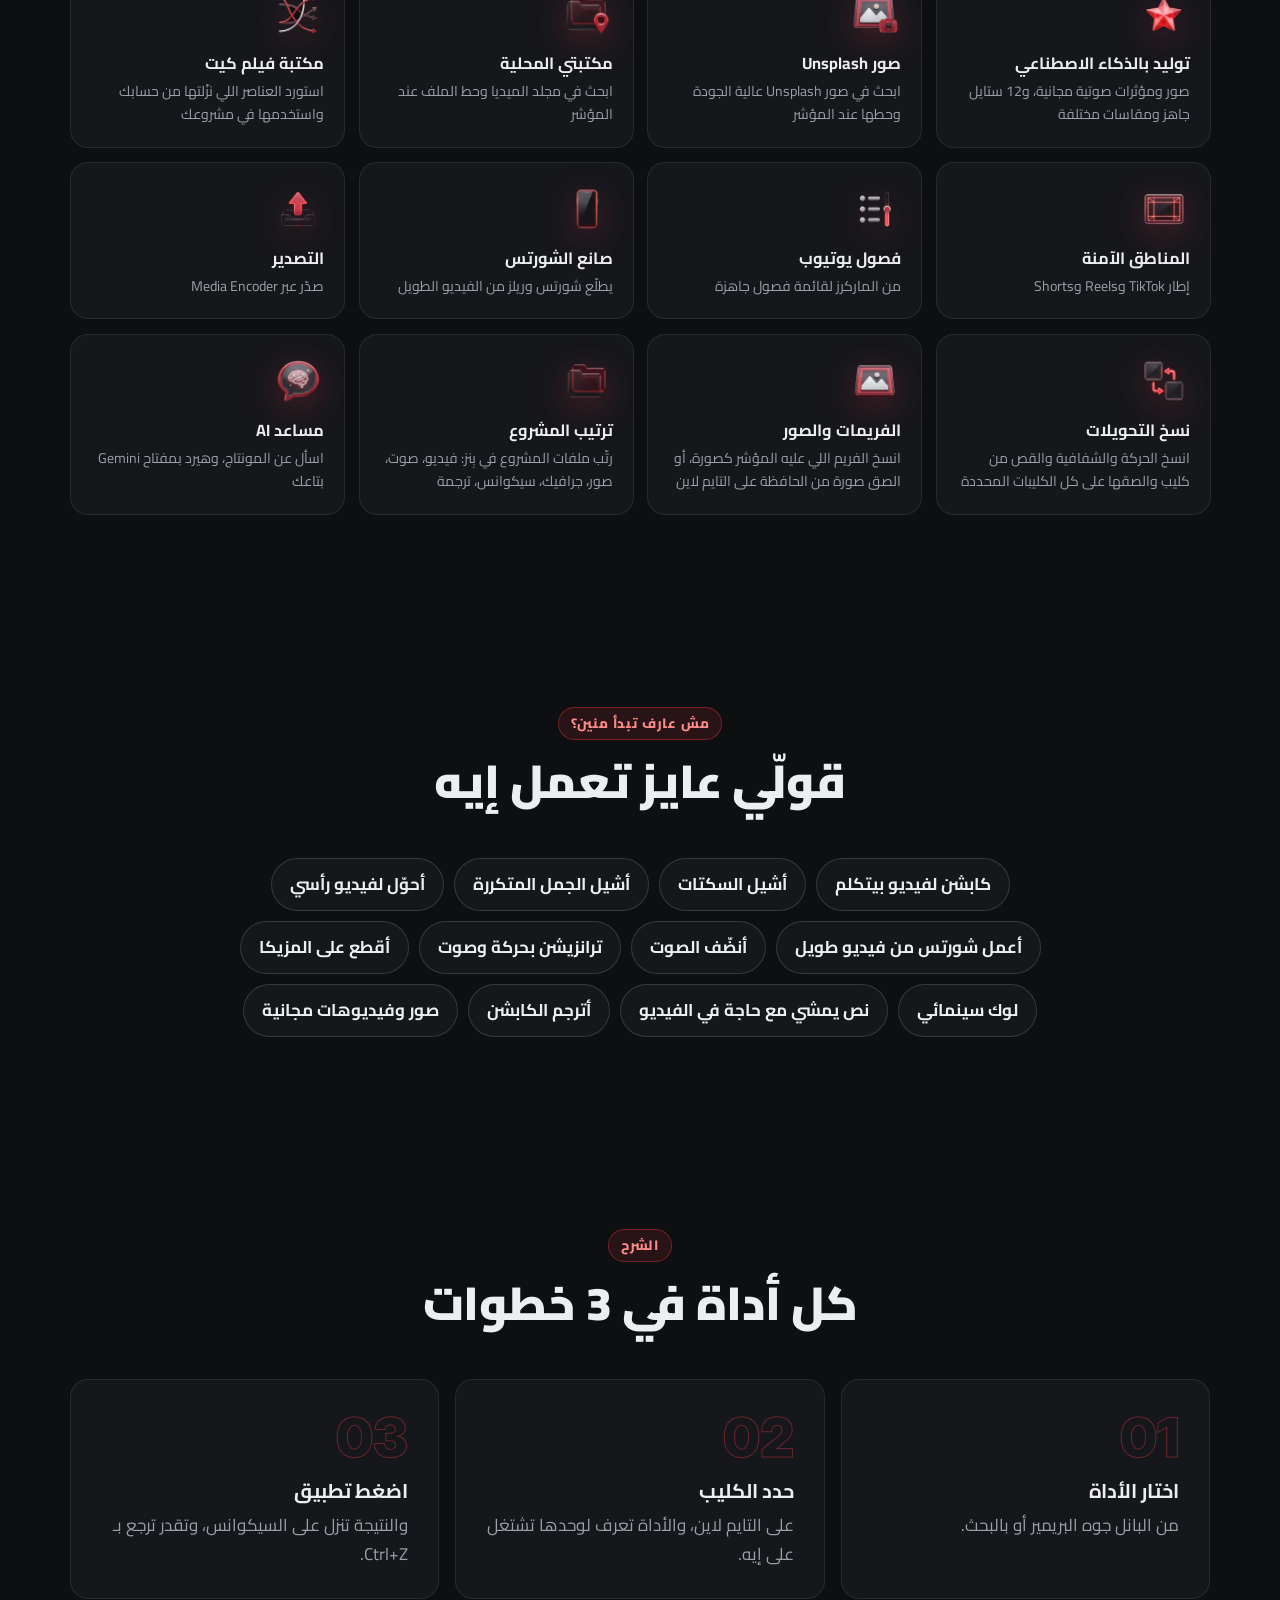
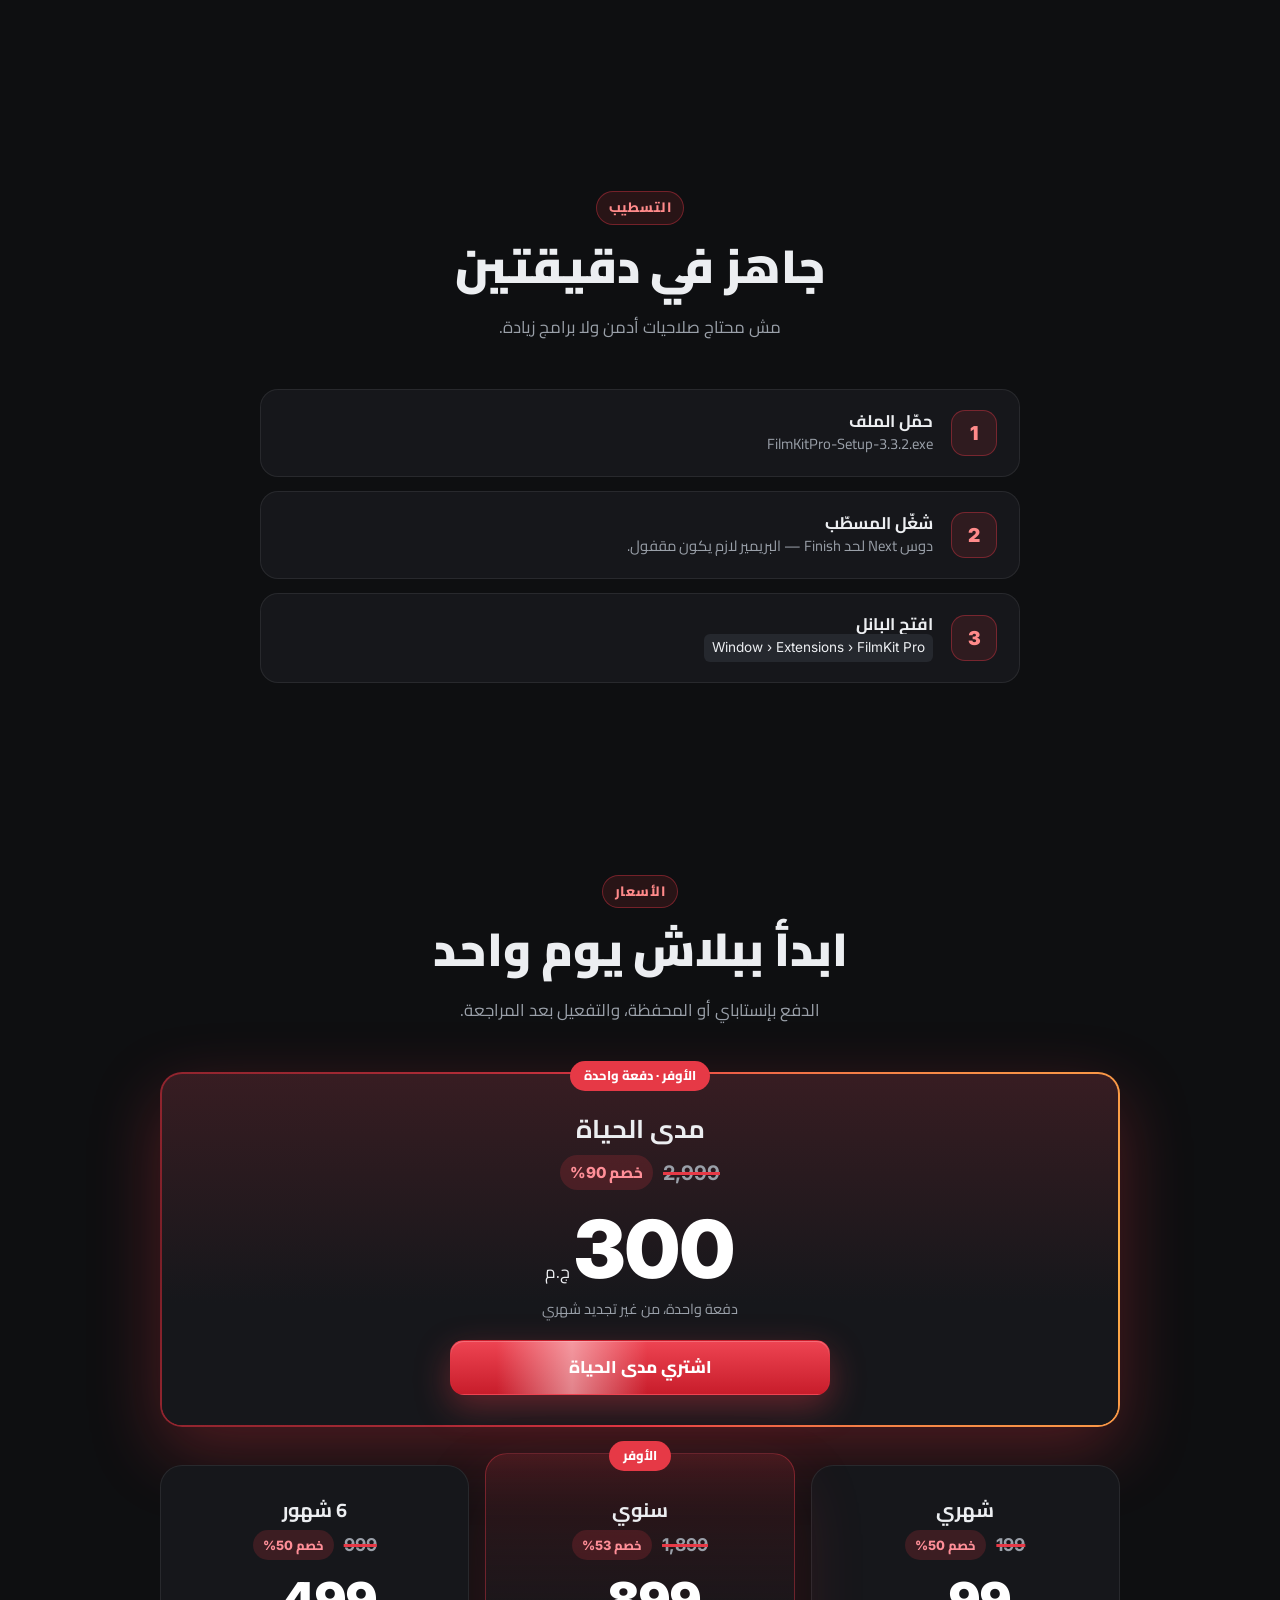
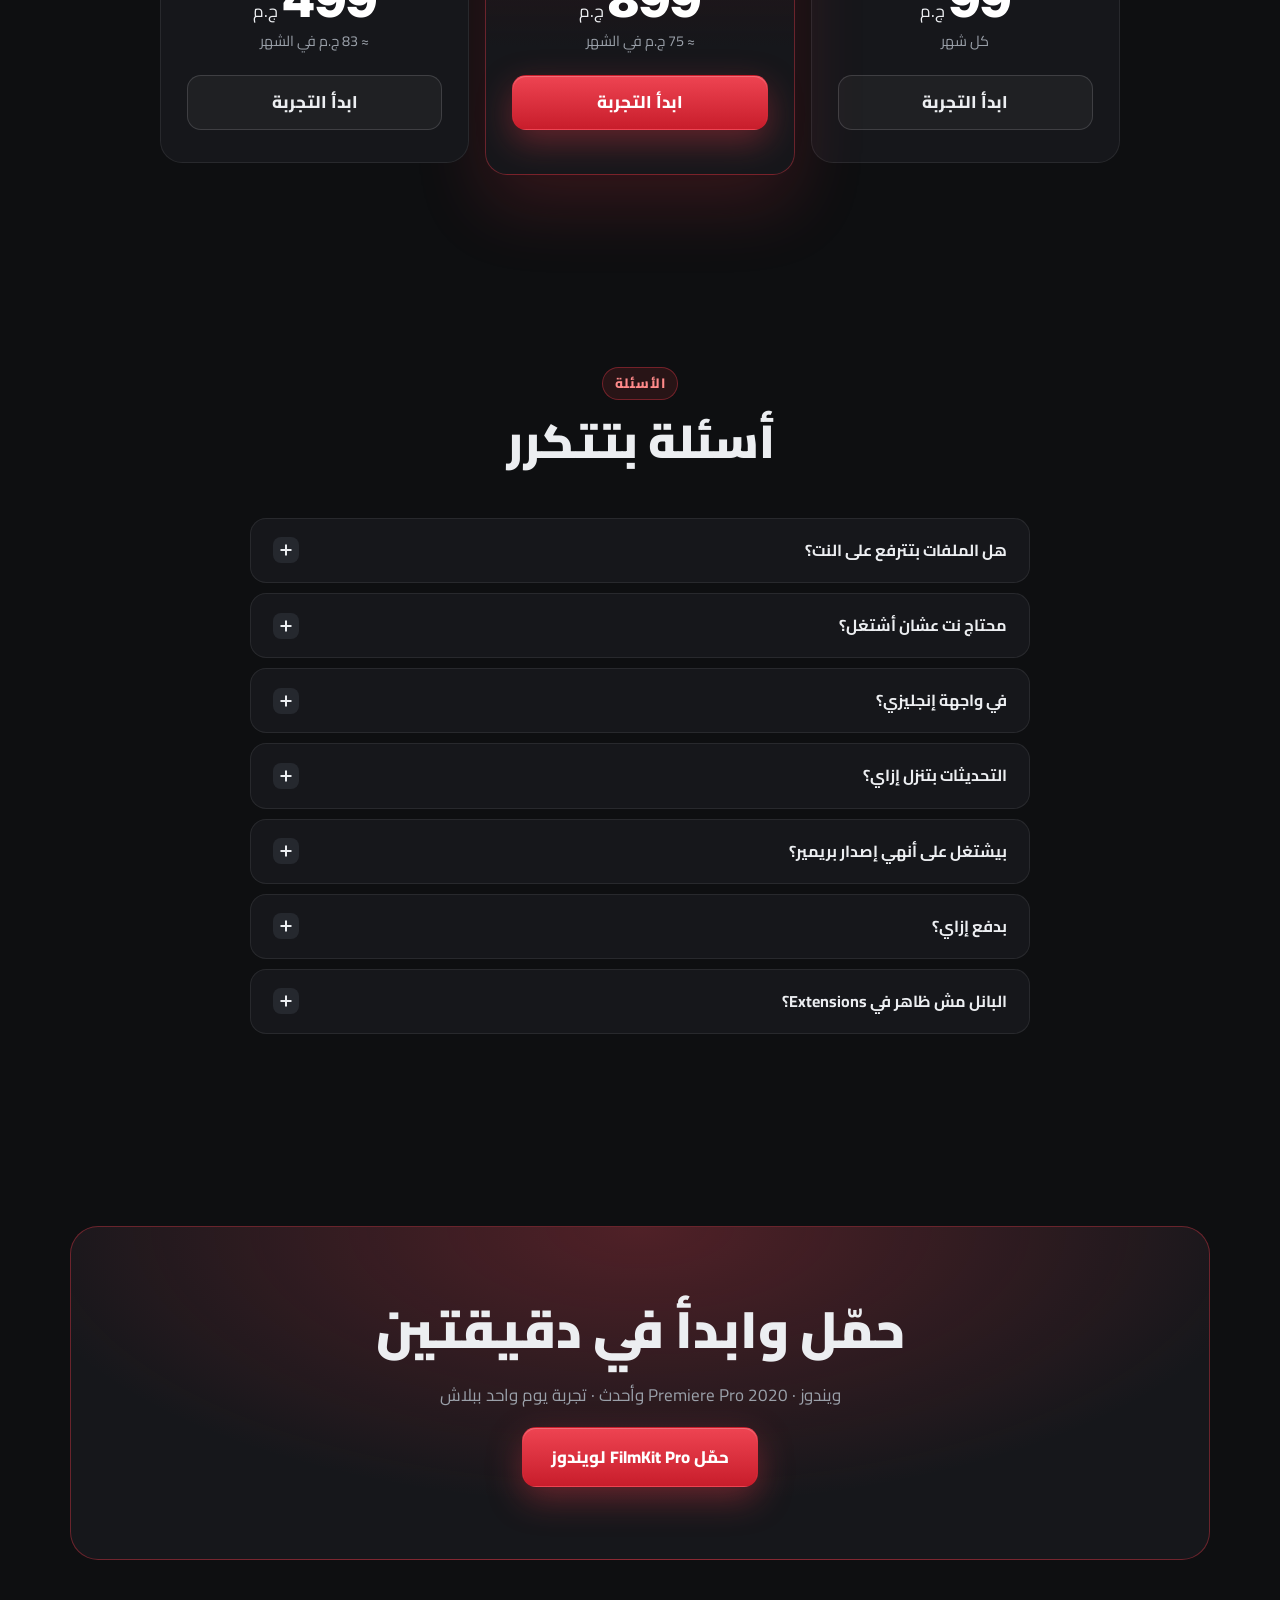
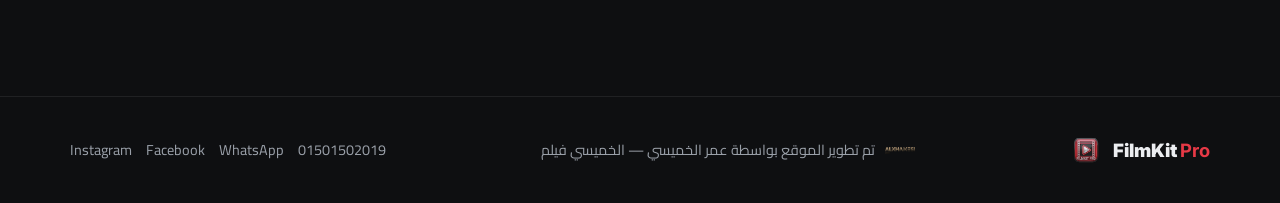
==== commit 5cdea317: "Landing: Black Friday prices, lifetime card, one-day trial Co-Authored-By: Claude Sonnet 5.5 <norepl" ====
--- a/index.html
+++ b/index.html
@@ -51,7 +51,7 @@
         <li><b>v3.3.2</b><span data-i="m.ver">الإصدار</span></li>
         <li><b>2020–2026</b><span>Premiere Pro</span></li>
         <li><b>AR · EN</b><span data-i="m.ui">الواجهة</span></li>
-        <li><b data-i="m.trial">7 أيام</b><span data-i="m.trialS">تجربة ببلاش</span></li>
+        <li><b data-i="m.trial">يوم واحد</b><span data-i="m.trialS">تجربة ببلاش</span></li>
       </ul>
     </div>
     <div class="hero-vis reveal">
@@ -131,11 +131,19 @@
 <!-- PRICING -->
 <section class="sec" id="pricing">
   <div class="wrap">
-    <div class="head reveal"><span class="kicker" data-i="pr.k">الأسعار</span><h2 data-i="pr.h">ابدأ ببلاش 7 أيام</h2><p data-i="pr.p">الدفع بإنستاباي أو المحفظة، والتفعيل بعد المراجعة.</p></div>
+    <div class="head reveal"><span class="kicker" data-i="pr.k">الأسعار</span><h2 data-i="pr.h">ابدأ ببلاش يوم واحد</h2><p data-i="pr.p">الدفع بإنستاباي أو المحفظة، والتفعيل بعد المراجعة.</p></div>
+    <div class="price life reveal">
+      <span class="tag" data-i="pr.life.tag">الأوفر · دفعة واحدة</span>
+      <h3 data-i="pr.life.t">مدى الحياة</h3>
+      <p class="was"><s>2,999</s> <span class="off"><span data-i="pr.off">خصم</span> 90%</span></p>
+      <p class="amt"><b>300</b> <span data-i="pr.egp">ج.م</span></p>
+      <p class="per" data-i="pr.life.per">دفعة واحدة، من غير تجديد شهري</p>
+      <a class="btn btn-p" href="https://filmkitpro-server.vercel.app/checkout/pro_lifetime" data-i="pr.life.btn">اشتري مدى الحياة</a>
+    </div>
     <div class="prices">
-      <div class="price reveal"><h3 data-i="pr.m">شهري</h3><p class="amt"><b>199</b> <span data-i="pr.egp">ج.م</span></p><p class="per" data-i="pr.mp">كل شهر</p><a class="btn btn-g" href="https://github.com/TLVR1/filmkitpro/releases/latest/download/FilmKitPro-Setup-3.3.2.exe" data-i="pr.start">ابدأ التجربة</a></div>
-      <div class="price best reveal"><span class="tag" data-i="pr.best">الأوفر</span><h3 data-i="pr.y">سنوي</h3><p class="amt"><b>1799</b> <span data-i="pr.egp">ج.م</span></p><p class="per" data-i="pr.yp">≈ 150 ج.م في الشهر</p><a class="btn btn-p" href="https://github.com/TLVR1/filmkitpro/releases/latest/download/FilmKitPro-Setup-3.3.2.exe" data-i="pr.start">ابدأ التجربة</a></div>
-      <div class="price reveal"><h3 data-i="pr.6">6 شهور</h3><p class="amt"><b>999</b> <span data-i="pr.egp">ج.م</span></p><p class="per" data-i="pr.6p">≈ 166 ج.م في الشهر</p><a class="btn btn-g" href="https://github.com/TLVR1/filmkitpro/releases/latest/download/FilmKitPro-Setup-3.3.2.exe" data-i="pr.start">ابدأ التجربة</a></div>
+      <div class="price reveal"><h3 data-i="pr.m">شهري</h3><p class="was"><s>199</s> <span class="off"><span data-i="pr.off">خصم</span> 50%</span></p><p class="amt"><b>99</b> <span data-i="pr.egp">ج.م</span></p><p class="per" data-i="pr.mp">كل شهر</p><a class="btn btn-g" href="https://github.com/TLVR1/filmkitpro/releases/latest/download/FilmKitPro-Setup-3.3.2.exe" data-i="pr.start">ابدأ التجربة</a></div>
+      <div class="price best reveal"><span class="tag" data-i="pr.best">الأوفر</span><h3 data-i="pr.y">سنوي</h3><p class="was"><s>1,899</s> <span class="off"><span data-i="pr.off">خصم</span> 53%</span></p><p class="amt"><b>899</b> <span data-i="pr.egp">ج.م</span></p><p class="per" data-i="pr.yp">≈ 75 ج.م في الشهر</p><a class="btn btn-p" href="https://github.com/TLVR1/filmkitpro/releases/latest/download/FilmKitPro-Setup-3.3.2.exe" data-i="pr.start">ابدأ التجربة</a></div>
+      <div class="price reveal"><h3 data-i="pr.6">6 شهور</h3><p class="was"><s>999</s> <span class="off"><span data-i="pr.off">خصم</span> 50%</span></p><p class="amt"><b>499</b> <span data-i="pr.egp">ج.م</span></p><p class="per" data-i="pr.6p">≈ 83 ج.م في الشهر</p><a class="btn btn-g" href="https://github.com/TLVR1/filmkitpro/releases/latest/download/FilmKitPro-Setup-3.3.2.exe" data-i="pr.start">ابدأ التجربة</a></div>
     </div>
   </div>
 </section>
@@ -153,7 +161,7 @@
   <div class="wrap">
     <div class="final reveal">
       <h2 data-i="cta.h">حمّل وابدأ في دقيقتين</h2>
-      <p data-i="cta.p">ويندوز · Premiere Pro 2020 وأحدث · تجربة 7 أيام ببلاش</p>
+      <p data-i="cta.p">ويندوز · Premiere Pro 2020 وأحدث · تجربة يوم واحد ببلاش</p>
       <a class="btn btn-p btn-lg magnet" href="https://github.com/TLVR1/filmkitpro/releases/latest/download/FilmKitPro-Setup-3.3.2.exe" data-i="cta.b">حمّل FilmKit Pro لويندوز</a>
     </div>
   </div>
--- a/style.css
+++ b/style.css
@@ -272,3 +272,21 @@
 /* break test: long unbroken names on a tool card wrap inside the card */
 .tool{overflow:hidden;min-width:0}
 .tool h3,.tool p{overflow-wrap:anywhere;min-width:0}
+
+.was{margin:6px 0 0;display:flex;justify-content:center;align-items:center;gap:10px;flex-wrap:wrap;color:var(--mut);font:700 1.1rem Inter}
+.was s{text-decoration:line-through;text-decoration-color:var(--acc);text-decoration-thickness:3px}
+.was .off{background:rgba(230,57,70,.18);color:#ff8f98;font:800 .8rem Inter,Cairo,sans-serif;padding:3px 10px;border-radius:99px;white-space:nowrap}
+@property --ang{syntax:"<angle>";initial-value:0deg;inherits:false}
+@keyframes fkang{to{--ang:360deg}}
+@keyframes fkshine{0%{transform:translateX(-130%) skewX(-20deg)}60%,100%{transform:translateX(260%) skewX(-20deg)}}
+@keyframes fkpulse{0%,100%{transform:scale(1)}50%{transform:scale(1.09)}}
+.price.life{max-width:960px;margin:0 auto 26px;padding:40px 26px 30px;border:2px solid transparent;box-shadow:0 24px 70px rgba(230,57,70,.3);background:linear-gradient(180deg,rgba(230,57,70,.16),var(--s1) 65%) padding-box,linear-gradient(var(--s1),var(--s1)) padding-box,conic-gradient(from var(--ang),var(--acc),#ffb347,var(--acc),#7a1f28,var(--acc)) border-box;animation:fkang 5s linear infinite}
+.price.life:hover{transform:translateY(-4px) scale(1.01)}
+.price.life h3{font-size:1.6rem}
+.price.life .was{font-size:1.25rem}
+.price.life .off{animation:fkpulse 1.8s ease-in-out infinite;font-size:.95rem}
+.price.life .amt b{font-size:5rem}
+.price.life .per{margin-bottom:18px}
+.price.life .btn{max-width:380px;position:relative;overflow:hidden}
+.price.life .btn::after{content:"";position:absolute;top:0;bottom:0;left:0;width:40%;background:linear-gradient(90deg,transparent,rgba(255,255,255,.45),transparent);animation:fkshine 2.8s ease-in-out infinite}
+@media (prefers-reduced-motion:reduce){.price.life,.price.life .off,.price.life .btn::after{animation:none}}
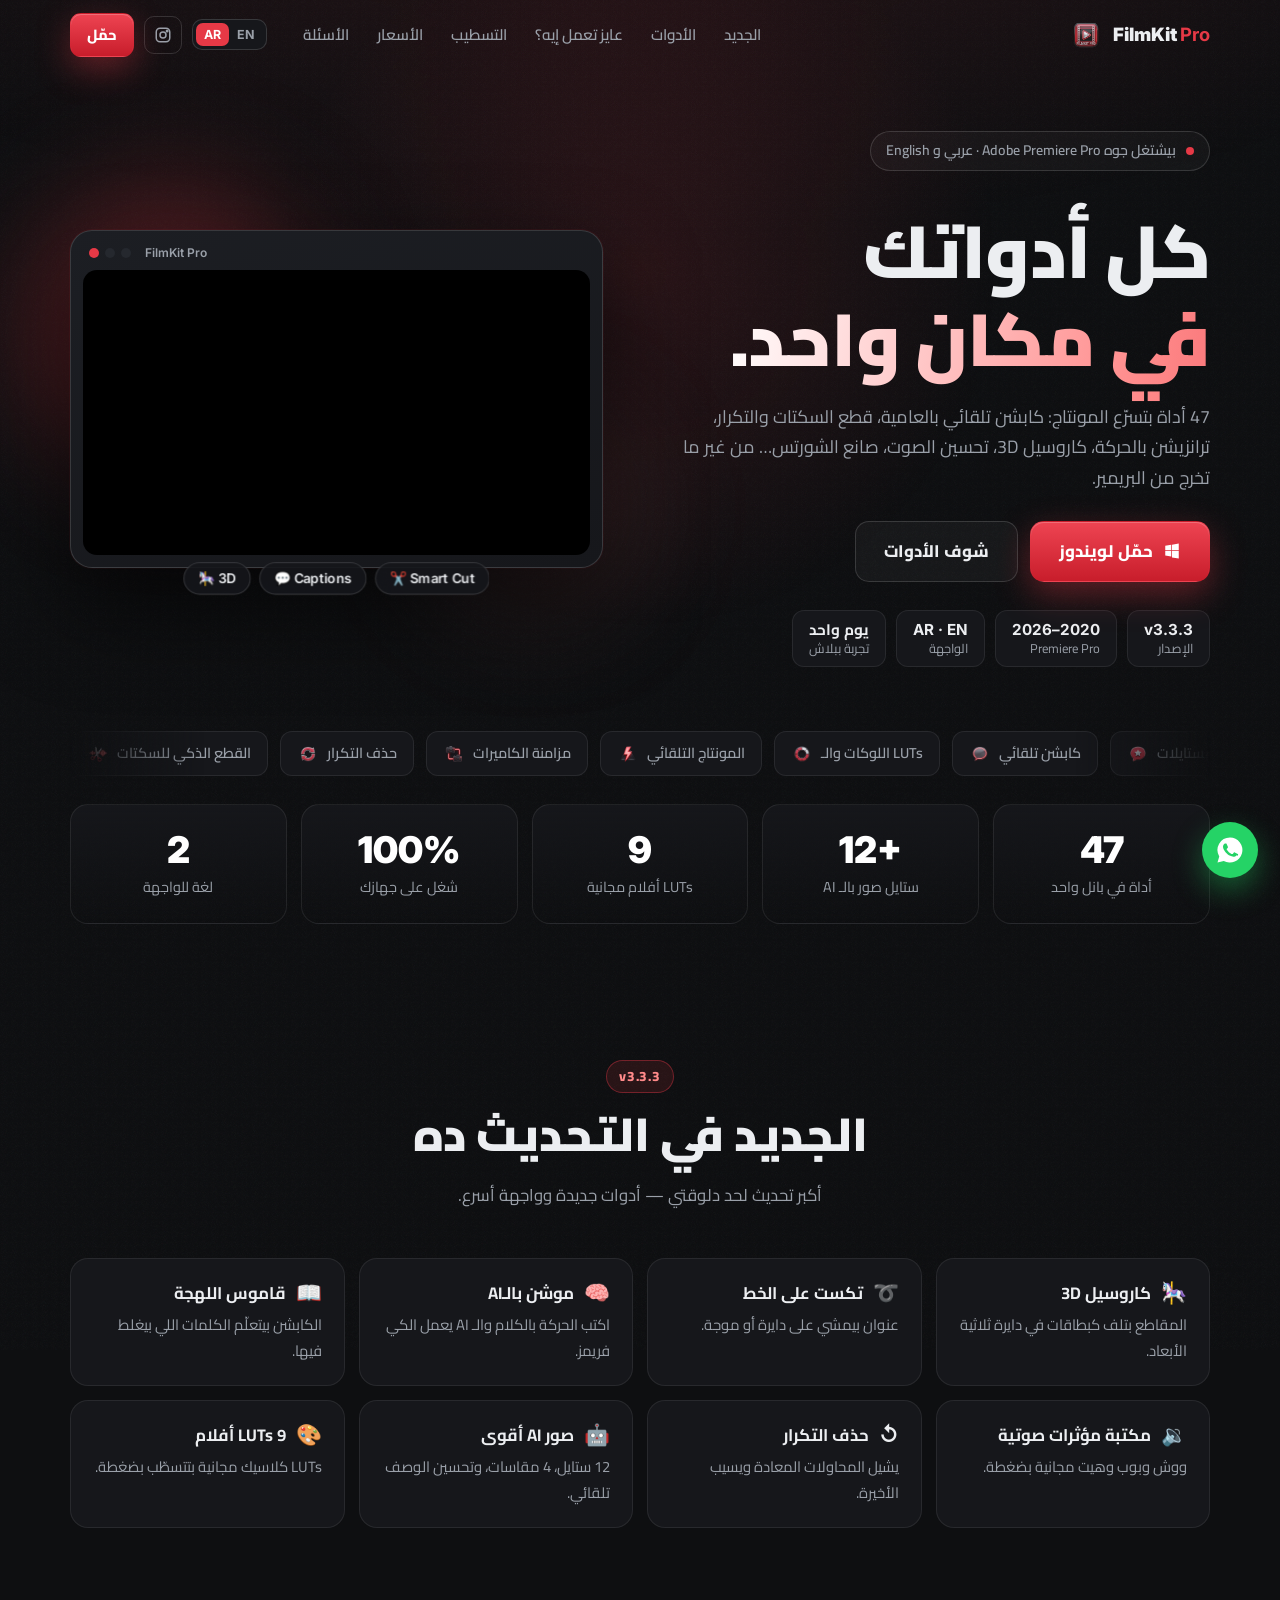
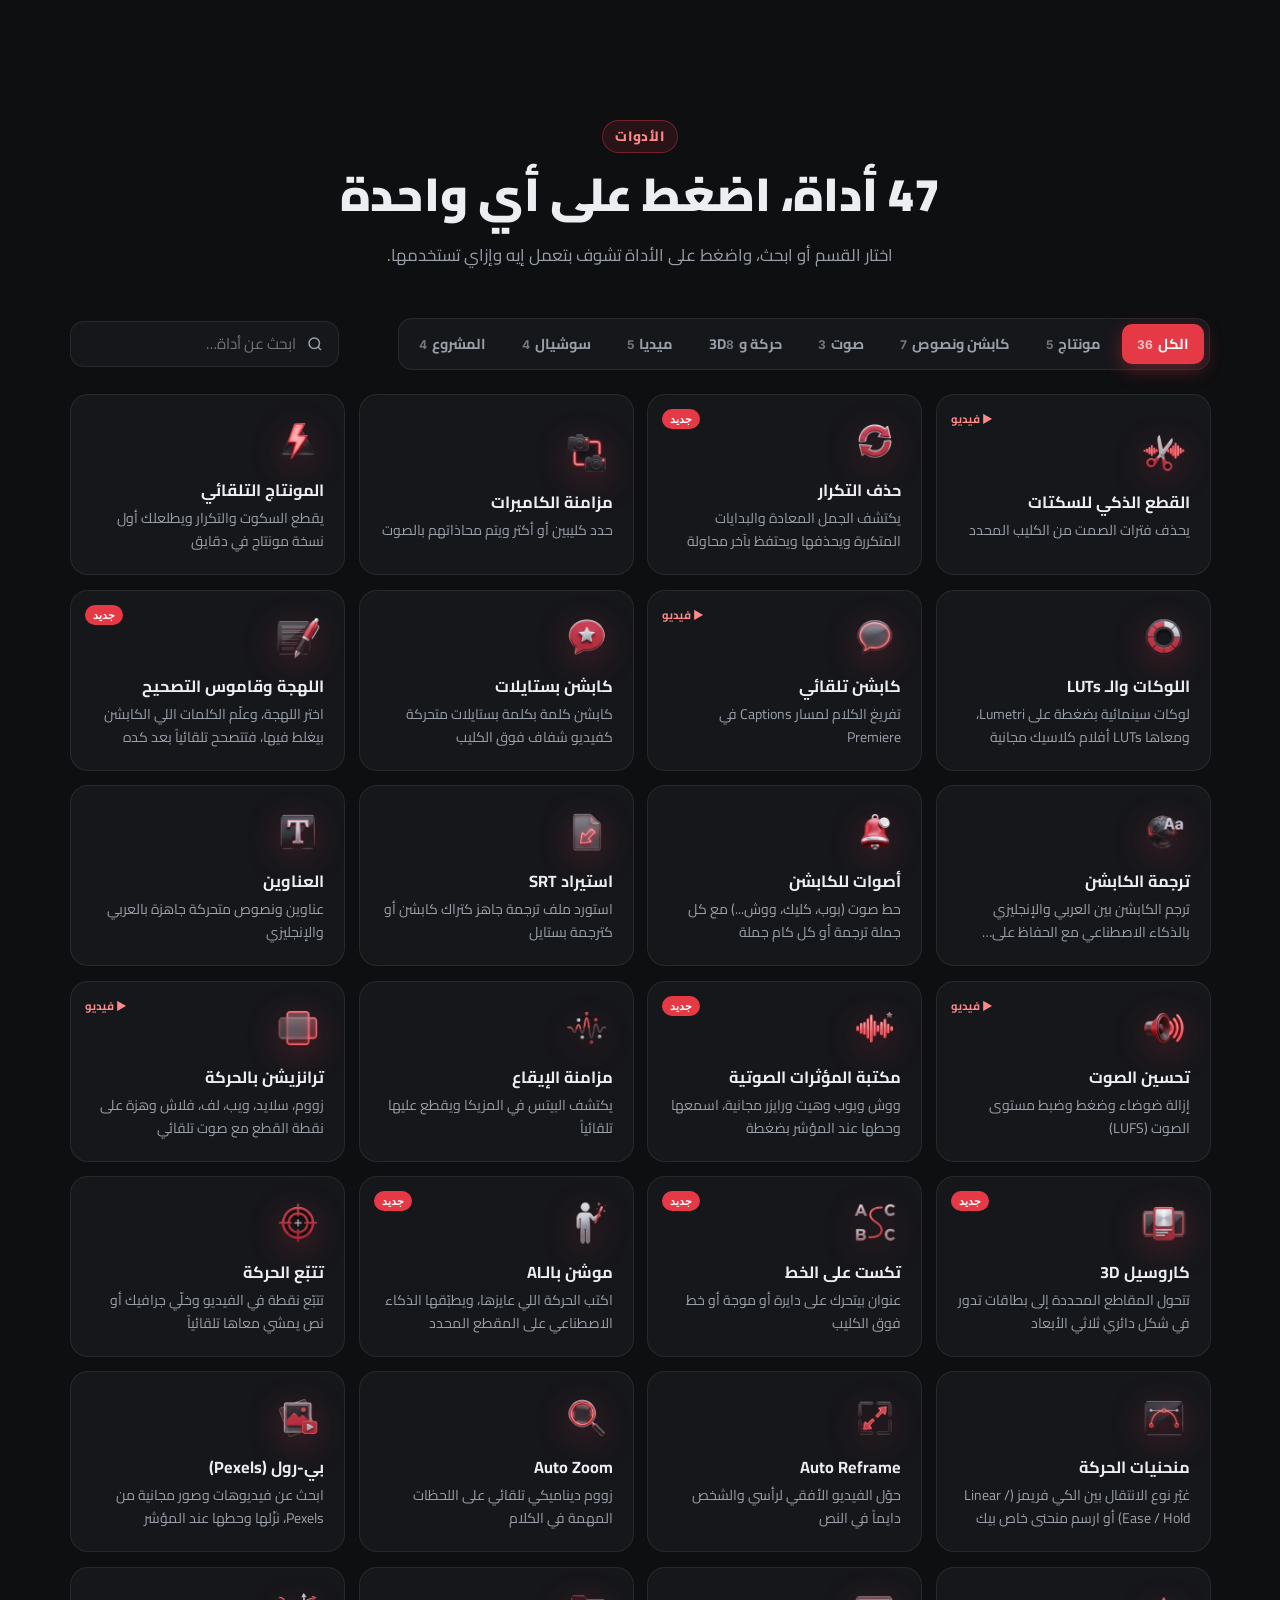
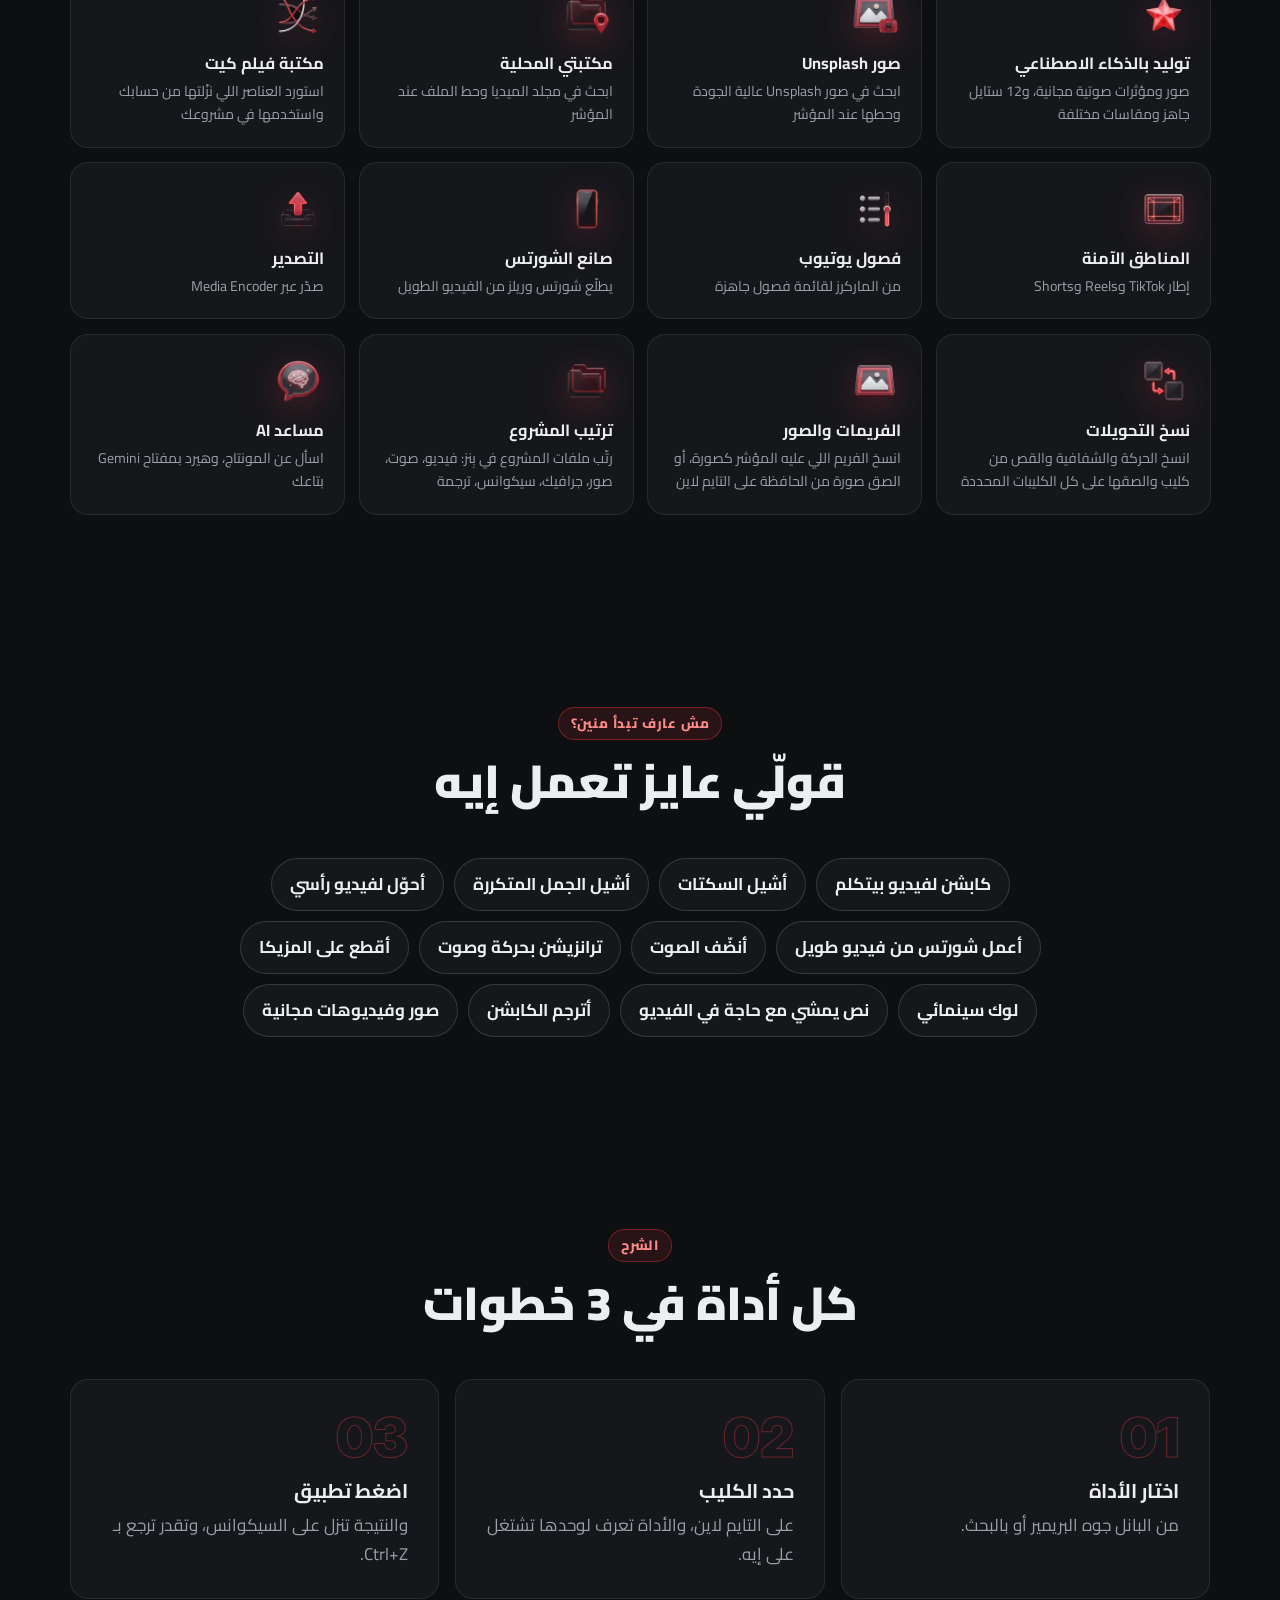
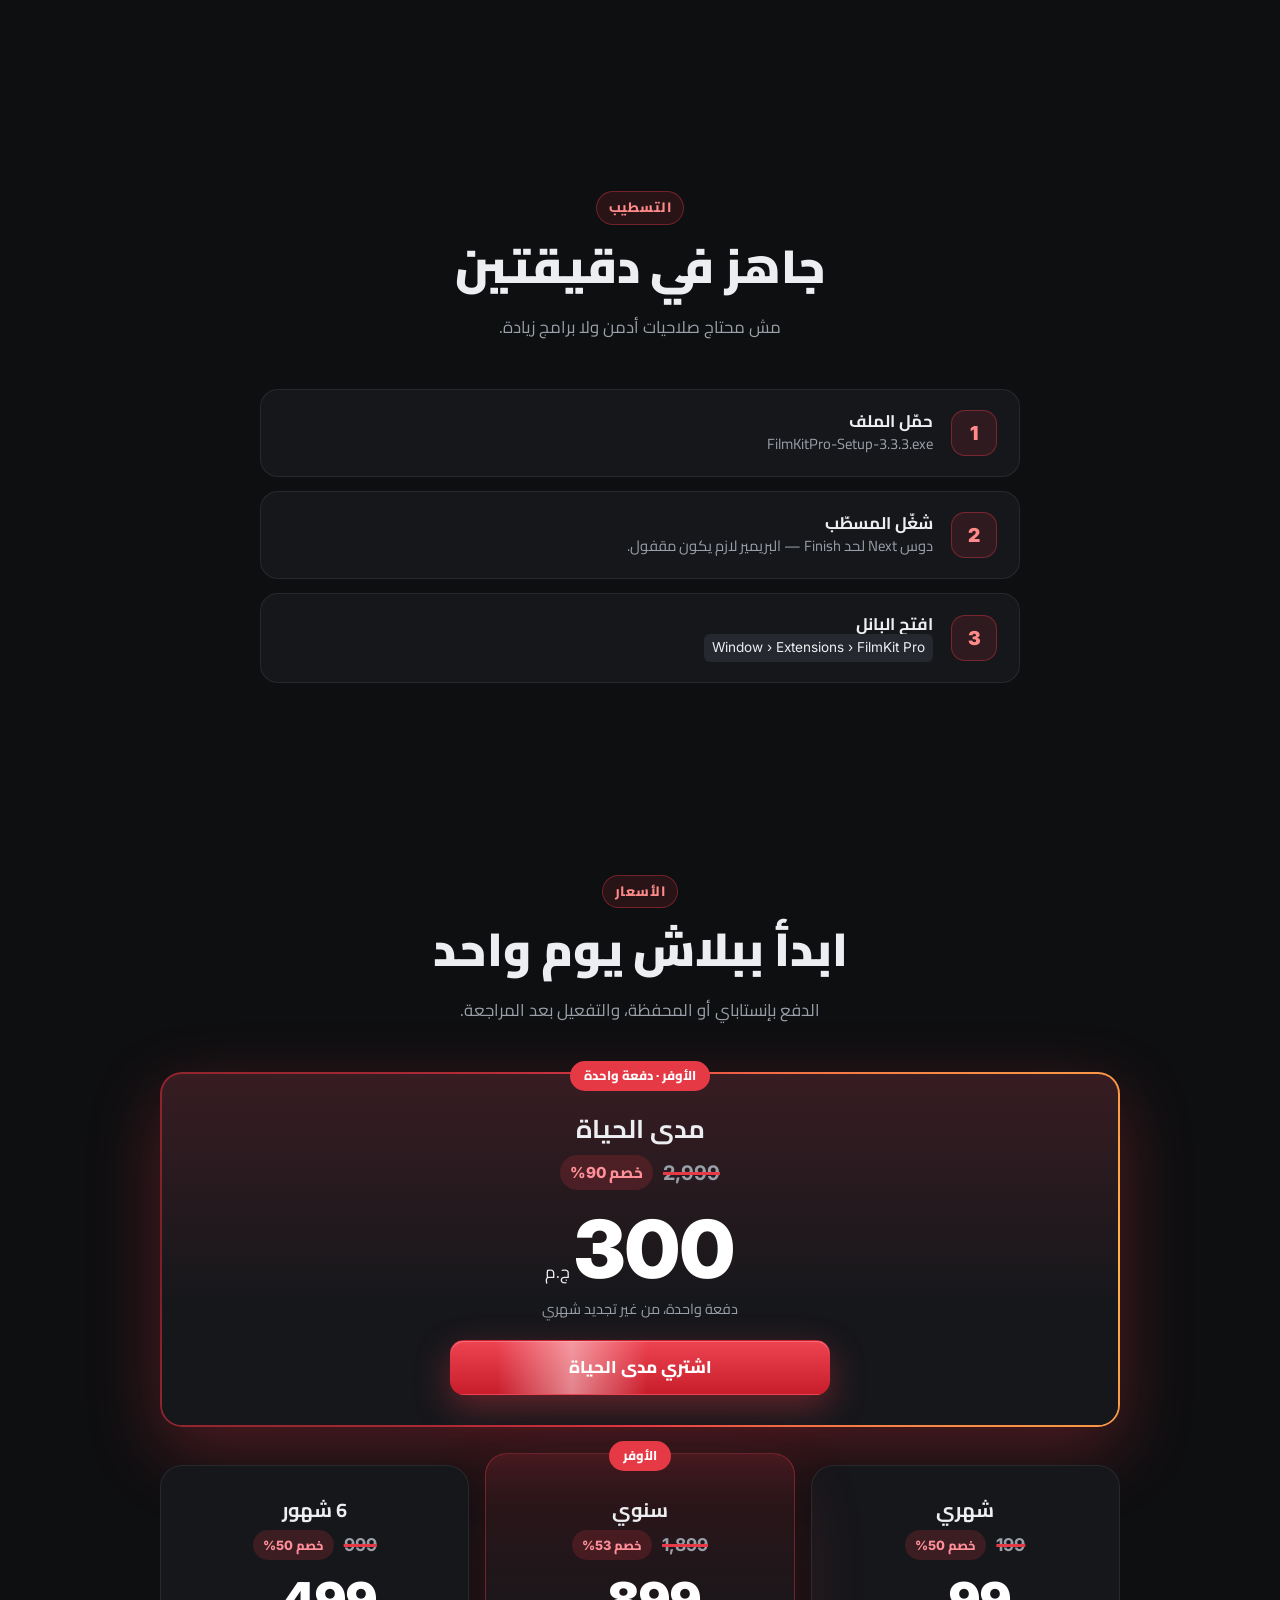
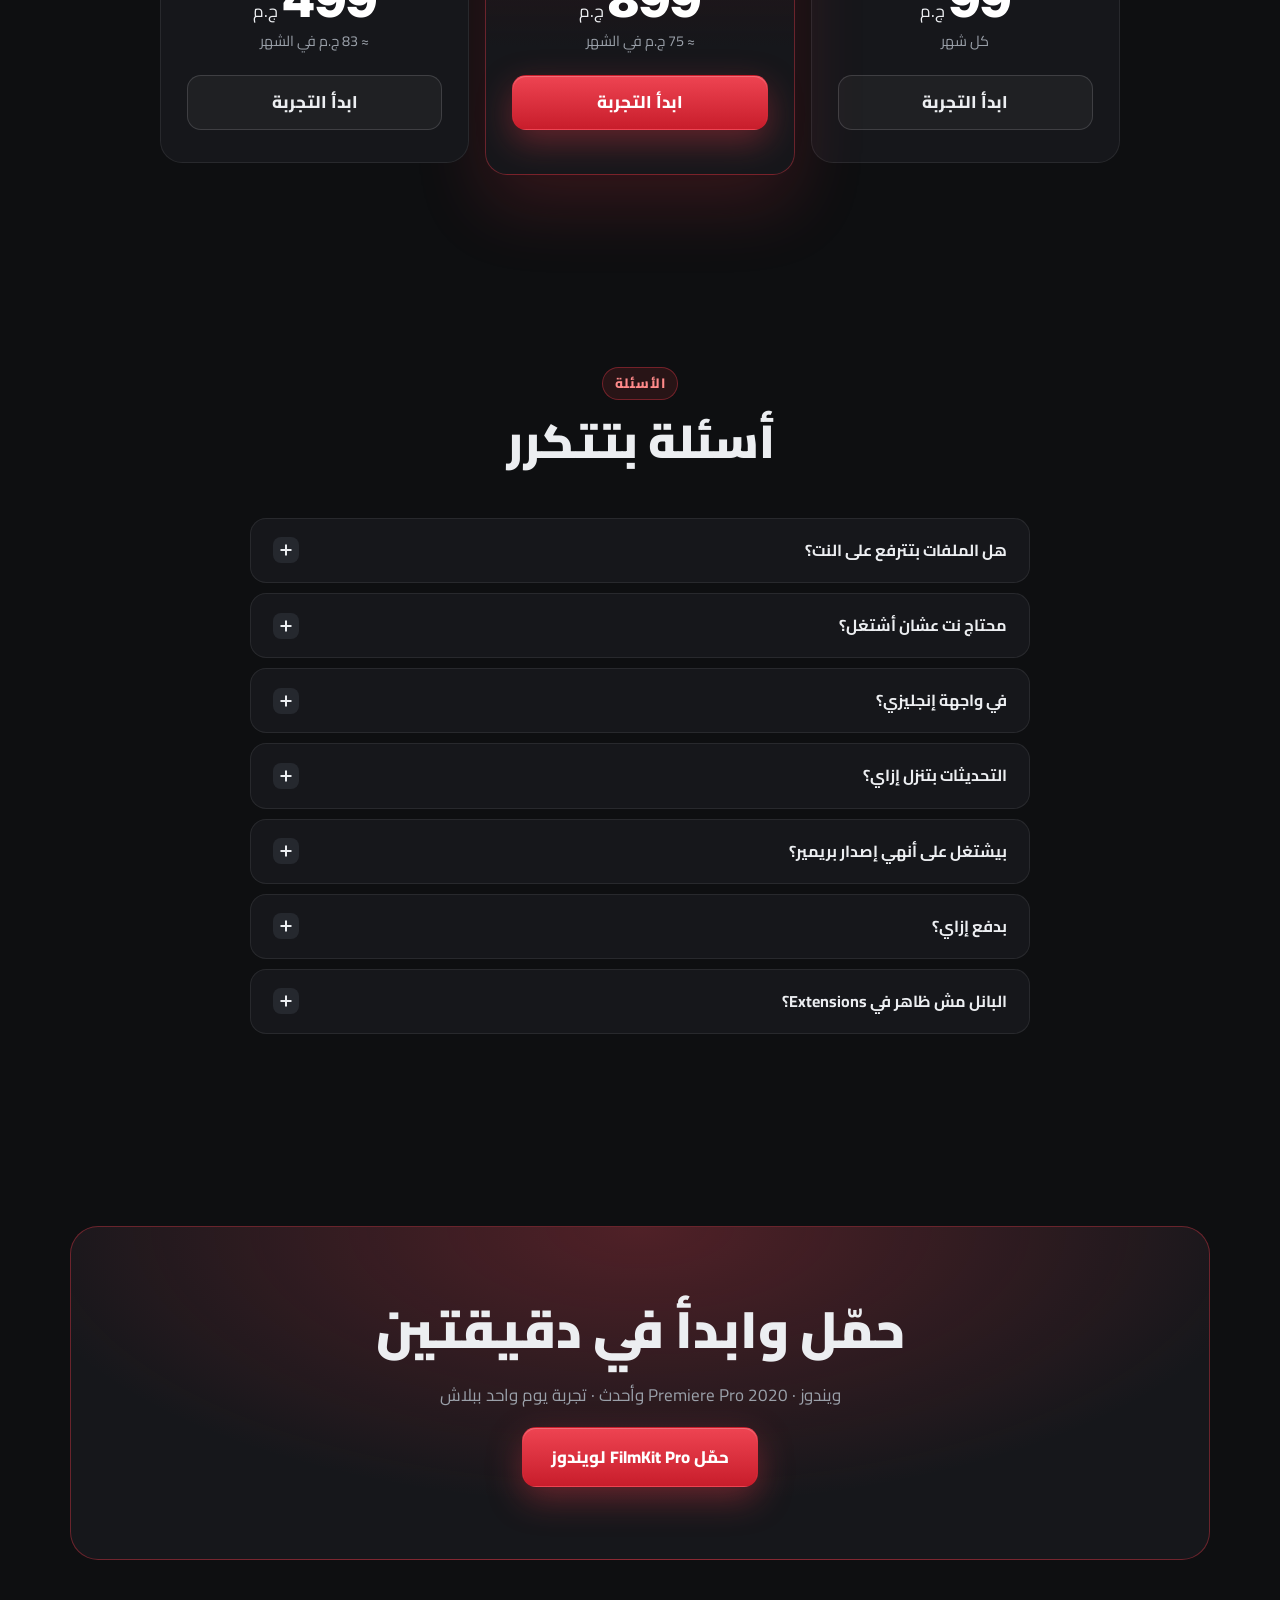
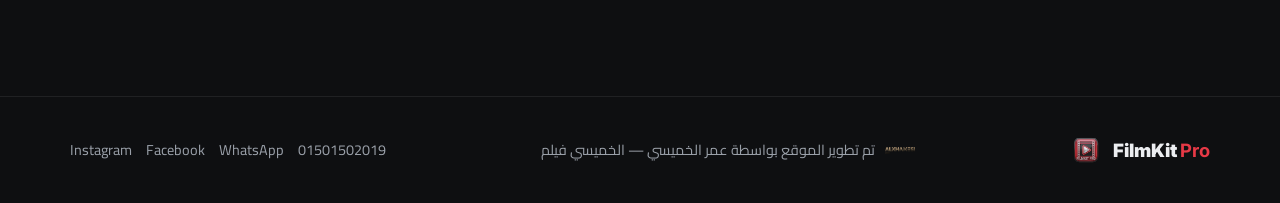
==== commit a290fba7: "Landing: download links point to FilmKit Pro 3.3.3 Co-Authored-By: Claude Sonnet 5.5 <noreply@anthro" ====
--- a/index.html
+++ b/index.html
@@ -48,7 +48,7 @@
         <a class="btn btn-g btn-lg" href="#tools" data-i="hero.see">شوف الأدوات</a>
       </div>
       <ul class="meta reveal">
-        <li><b>v3.3.2</b><span data-i="m.ver">الإصدار</span></li>
+        <li><b>v3.3.3</b><span data-i="m.ver">الإصدار</span></li>
         <li><b>2020–2026</b><span>Premiere Pro</span></li>
         <li><b>AR · EN</b><span data-i="m.ui">الواجهة</span></li>
         <li><b data-i="m.trial">يوم واحد</b><span data-i="m.trialS">تجربة ببلاش</span></li>
@@ -78,7 +78,7 @@
 <!-- NEW -->
 <section class="sec" id="new">
   <div class="wrap">
-    <div class="head reveal"><span class="kicker">v3.3.2</span><h2 data-i="new.h">الجديد في التحديث ده</h2><p data-i="new.p">أكبر تحديث لحد دلوقتي — أدوات جديدة وواجهة أسرع.</p></div>
+    <div class="head reveal"><span class="kicker">v3.3.3</span><h2 data-i="new.h">الجديد في التحديث ده</h2><p data-i="new.p">أكبر تحديث لحد دلوقتي — أدوات جديدة وواجهة أسرع.</p></div>
     <div class="news" id="news"></div>
   </div>
 </section>
@@ -121,7 +121,7 @@
   <div class="wrap">
     <div class="head reveal"><span class="kicker" data-i="ins.k">التسطيب</span><h2 data-i="ins.h">جاهز في دقيقتين</h2><p data-i="ins.p">مش محتاج صلاحيات أدمن ولا برامج زيادة.</p></div>
     <ol class="install">
-      <li class="reveal"><span>1</span><div><h3 data-i="ins.1">حمّل الملف</h3><p>FilmKitPro-Setup-3.3.2.exe</p></div></li>
+      <li class="reveal"><span>1</span><div><h3 data-i="ins.1">حمّل الملف</h3><p>FilmKitPro-Setup-3.3.3.exe</p></div></li>
       <li class="reveal"><span>2</span><div><h3 data-i="ins.2">شغّل المسطّب</h3><p data-i="ins.2p">دوس Next لحد Finish — البريمير لازم يكون مقفول.</p></div></li>
       <li class="reveal"><span>3</span><div><h3 data-i="ins.3">افتح البانل</h3><p><code>Window › Extensions › FilmKit Pro</code></p></div></li>
     </ol>
@@ -141,9 +141,9 @@
       <a class="btn btn-p" href="https://filmkitpro-server.vercel.app/checkout/pro_lifetime" data-i="pr.life.btn">اشتري مدى الحياة</a>
     </div>
     <div class="prices">
-      <div class="price reveal"><h3 data-i="pr.m">شهري</h3><p class="was"><s>199</s> <span class="off"><span data-i="pr.off">خصم</span> 50%</span></p><p class="amt"><b>99</b> <span data-i="pr.egp">ج.م</span></p><p class="per" data-i="pr.mp">كل شهر</p><a class="btn btn-g" href="https://github.com/TLVR1/filmkitpro/releases/latest/download/FilmKitPro-Setup-3.3.2.exe" data-i="pr.start">ابدأ التجربة</a></div>
-      <div class="price best reveal"><span class="tag" data-i="pr.best">الأوفر</span><h3 data-i="pr.y">سنوي</h3><p class="was"><s>1,899</s> <span class="off"><span data-i="pr.off">خصم</span> 53%</span></p><p class="amt"><b>899</b> <span data-i="pr.egp">ج.م</span></p><p class="per" data-i="pr.yp">≈ 75 ج.م في الشهر</p><a class="btn btn-p" href="https://github.com/TLVR1/filmkitpro/releases/latest/download/FilmKitPro-Setup-3.3.2.exe" data-i="pr.start">ابدأ التجربة</a></div>
-      <div class="price reveal"><h3 data-i="pr.6">6 شهور</h3><p class="was"><s>999</s> <span class="off"><span data-i="pr.off">خصم</span> 50%</span></p><p class="amt"><b>499</b> <span data-i="pr.egp">ج.م</span></p><p class="per" data-i="pr.6p">≈ 83 ج.م في الشهر</p><a class="btn btn-g" href="https://github.com/TLVR1/filmkitpro/releases/latest/download/FilmKitPro-Setup-3.3.2.exe" data-i="pr.start">ابدأ التجربة</a></div>
+      <div class="price reveal"><h3 data-i="pr.m">شهري</h3><p class="was"><s>199</s> <span class="off"><span data-i="pr.off">خصم</span> 50%</span></p><p class="amt"><b>99</b> <span data-i="pr.egp">ج.م</span></p><p class="per" data-i="pr.mp">كل شهر</p><a class="btn btn-g" href="https://github.com/TLVR1/filmkitpro/releases/latest/download/FilmKitPro-Setup-3.3.3.exe" data-i="pr.start">ابدأ التجربة</a></div>
+      <div class="price best reveal"><span class="tag" data-i="pr.best">الأوفر</span><h3 data-i="pr.y">سنوي</h3><p class="was"><s>1,899</s> <span class="off"><span data-i="pr.off">خصم</span> 53%</span></p><p class="amt"><b>899</b> <span data-i="pr.egp">ج.م</span></p><p class="per" data-i="pr.yp">≈ 75 ج.م في الشهر</p><a class="btn btn-p" href="https://github.com/TLVR1/filmkitpro/releases/latest/download/FilmKitPro-Setup-3.3.3.exe" data-i="pr.start">ابدأ التجربة</a></div>
+      <div class="price reveal"><h3 data-i="pr.6">6 شهور</h3><p class="was"><s>999</s> <span class="off"><span data-i="pr.off">خصم</span> 50%</span></p><p class="amt"><b>499</b> <span data-i="pr.egp">ج.م</span></p><p class="per" data-i="pr.6p">≈ 83 ج.م في الشهر</p><a class="btn btn-g" href="https://github.com/TLVR1/filmkitpro/releases/latest/download/FilmKitPro-Setup-3.3.3.exe" data-i="pr.start">ابدأ التجربة</a></div>
     </div>
   </div>
 </section>
@@ -162,7 +162,7 @@
     <div class="final reveal">
       <h2 data-i="cta.h">حمّل وابدأ في دقيقتين</h2>
       <p data-i="cta.p">ويندوز · Premiere Pro 2020 وأحدث · تجربة يوم واحد ببلاش</p>
-      <a class="btn btn-p btn-lg magnet" href="https://github.com/TLVR1/filmkitpro/releases/latest/download/FilmKitPro-Setup-3.3.2.exe" data-i="cta.b">حمّل FilmKit Pro لويندوز</a>
+      <a class="btn btn-p btn-lg magnet" href="https://github.com/TLVR1/filmkitpro/releases/latest/download/FilmKitPro-Setup-3.3.3.exe" data-i="cta.b">حمّل FilmKit Pro لويندوز</a>
     </div>
   </div>
 </section>
